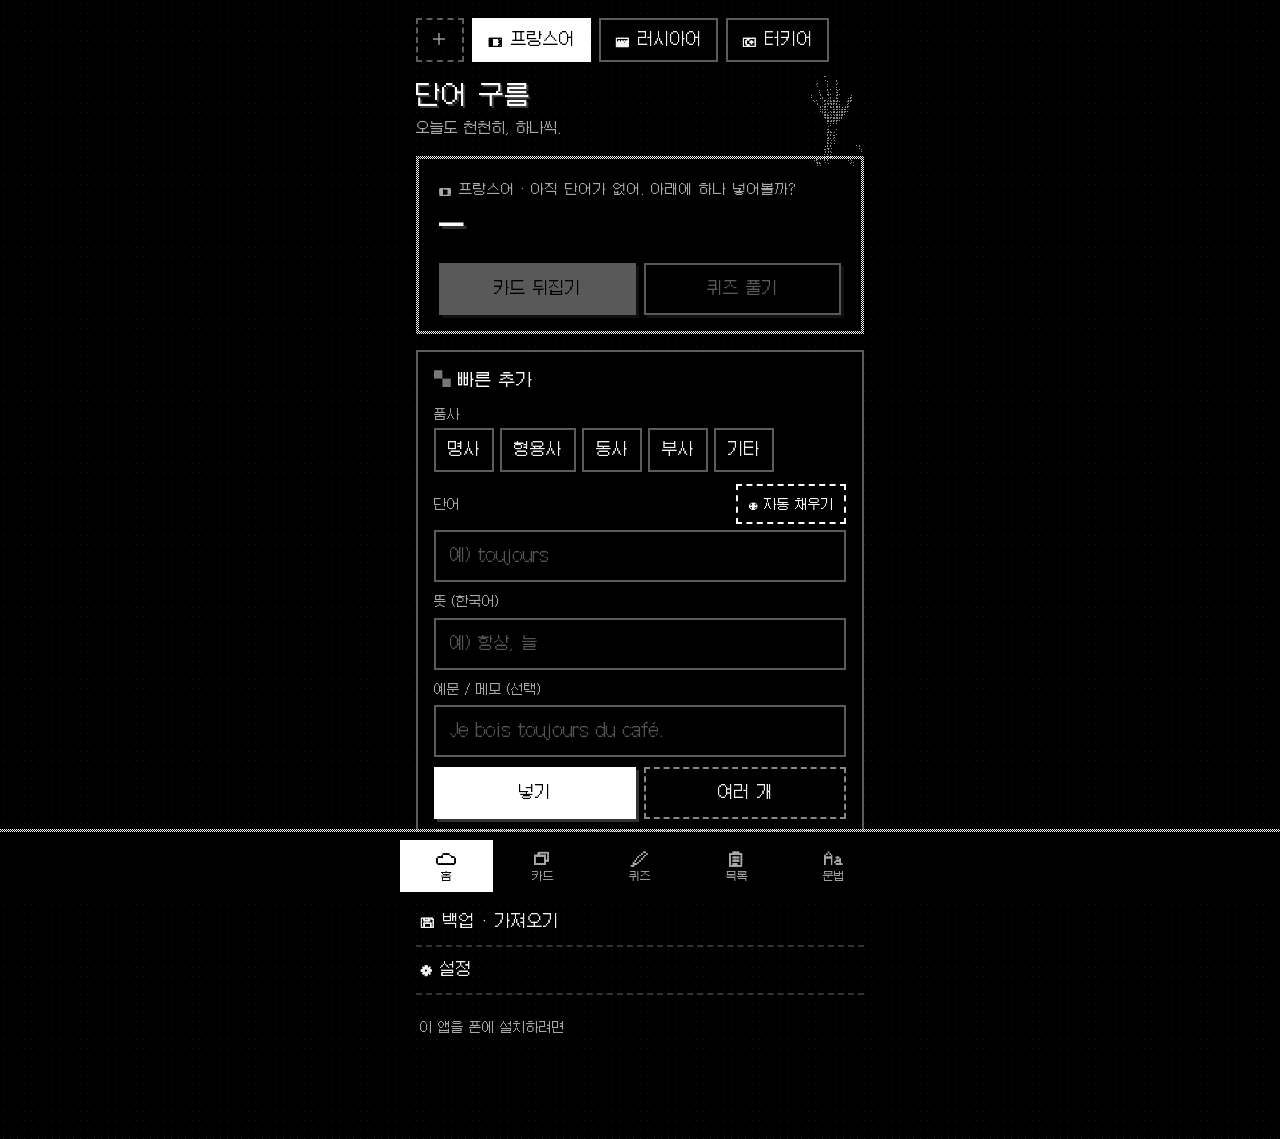
==== vocab/index.html @ 87b46968 "v15: answer diff + grammar hints, 12 French tenses, practice picker, grammar tab, topic starter word" ====
<!DOCTYPE html>
<html lang="ko">
<head>
<meta charset="UTF-8">
<meta name="viewport" content="width=device-width, initial-scale=1, viewport-fit=cover">
<meta name="theme-color" content="#000000">
<link rel="preload" href="Galmuri11.woff2" as="font" type="font/woff2" crossorigin>
<link rel="preload" href="vocabpx.woff2" as="font" type="font/woff2" crossorigin>
<meta name="apple-mobile-web-app-capable" content="yes">
<meta name="mobile-web-app-capable" content="yes">
<meta name="apple-mobile-web-app-status-bar-style" content="black">
<meta name="apple-mobile-web-app-title" content="단어구름">
<meta name="description" content="프랑스어·러시아어·터키어 단어 암기">
<title>단어 구름</title>
<link rel="manifest" href="manifest.json">
<link rel="apple-touch-icon" href="apple-touch-icon.png">
<link rel="icon" type="image/png" sizes="192x192" href="icon-192.png">
<style>
:root{
  --ink:#2b2a30; --muted:#6f6b75; --soft:#9a96a0;
  --bg:#f6f5f8; --card:#fff; --line:#e8e6ed;
  --accent:#7a73c2; --accent-soft:#f0eef8;
  --know:#3d8f7a; --know-bg:#eaf6f2;
  --kinda:#9a7420; --kinda-bg:#f8f1de;
  --no:#b04a64; --no-bg:#fdeef2;
  --radius:16px; --pad:16px;
}
*{box-sizing:border-box;-webkit-tap-highlight-color:transparent}
html,body{margin:0;min-height:100%;background:var(--bg);color:var(--ink);
  font:16px/1.5 -apple-system,BlinkMacSystemFont,"Apple SD Gothic Neo","Noto Sans KR","Malgun Gothic",system-ui,sans-serif}
body{min-height:100dvh;overflow-x:hidden}
.app{position:relative;z-index:1;max-width:480px;margin:0 auto;min-height:100dvh;padding:16px 16px calc(88px + env(safe-area-inset-bottom))}
h1,h2,h3,h4,.display{font-weight:600;letter-spacing:-.02em}
button,input,textarea,select{font:inherit;color:inherit}
button{cursor:pointer;border:none;background:none}
input,textarea,select{width:100%;border:1px solid var(--line);background:#fff;border-radius:12px;padding:12px 14px;font-size:16px;min-height:48px;box-shadow:none}
textarea{min-height:120px;resize:vertical;line-height:1.55}
input:focus,textarea:focus,select:focus{outline:none;border-color:var(--accent);box-shadow:0 0 0 3px var(--accent-soft)}
.row{display:flex;gap:8px}.row>*{flex:1}
.langs{display:flex;gap:8px;overflow-x:auto;scrollbar-width:none;-webkit-overflow-scrolling:touch;padding:2px 0 12px}
.langs::-webkit-scrollbar{display:none}
.chip{flex:0 0 auto;min-height:44px;padding:0 14px;border-radius:999px;background:#fff;color:var(--ink);font-weight:500;white-space:nowrap;border:1px solid var(--line)}
.chip.on{background:var(--accent-soft);border-color:transparent;color:var(--accent);font-weight:600}
.chip.add{background:transparent;color:var(--muted)}
.brand{margin:2px 0 16px}
.brand h1{margin:0;font-size:1.5rem}
.brand p{margin:4px 0 0;color:var(--muted);font-size:.9rem;font-weight:400}
.hero{background:var(--card);border-radius:var(--radius);padding:20px 20px 16px;border:1px solid var(--line);margin-bottom:16px}
.hero .k{color:var(--muted);font-size:.85rem}
.hero .n{font-size:2.6rem;line-height:1.05;letter-spacing:-.04em;margin:6px 0 14px;font-weight:650}
.hero .n small{font-size:1rem;color:var(--muted);font-weight:500}
.btn{display:inline-flex;align-items:center;justify-content:center;gap:6px;min-height:52px;padding:0 18px;border-radius:12px;font-weight:600;background:#fff;border:1px solid var(--line)}
.btn.primary{background:var(--accent);color:#fff;border-color:transparent}
.btn.ghost{background:transparent}
.btn.know{background:var(--know-bg);color:var(--know);border-color:transparent}
.btn.kinda{background:var(--kinda-bg);color:var(--kinda);border-color:transparent}
.btn.no{background:var(--no-bg);color:var(--no);border-color:transparent}
.btn:disabled{opacity:.4}
.btn.block{width:100%}
.actions{display:grid;grid-template-columns:1fr 1fr;gap:8px}
.panel{background:var(--card);border-radius:var(--radius);padding:var(--pad);border:1px solid var(--line);margin-bottom:16px}
.panel h2{margin:0 0 12px;font-size:1.05rem}
.field{margin:0 0 10px}
.field label{display:block;font-size:.8rem;color:var(--muted);margin:0 0 6px}
.hint{font-size:.8rem;color:var(--soft);margin:8px 0 0}
.toast{position:fixed;left:50%;bottom:calc(96px + env(safe-area-inset-bottom));transform:translateX(-50%) translateY(8px);background:var(--ink);color:#fff;padding:10px 16px;border-radius:12px;opacity:0;pointer-events:none;transition:.2s;z-index:50;font-size:.9rem;max-width:80%;text-align:center}
.toast.on{opacity:1;transform:translateX(-50%) translateY(0)}
.nav{position:fixed;left:0;right:0;bottom:0;z-index:20;display:flex;justify-content:center;padding:8px 12px calc(8px + env(safe-area-inset-bottom));background:var(--bg);border-top:1px solid var(--line)}
.nav .bar{display:flex;gap:4px;background:transparent;border-radius:0;padding:0;width:100%;max-width:480px;box-shadow:none}
.nav button{flex:1;min-height:52px;border-radius:12px;color:var(--muted);font-size:.75rem;font-weight:500;display:flex;flex-direction:column;align-items:center;justify-content:center;gap:2px}
.nav button.on{background:var(--accent-soft);color:var(--accent);font-weight:600}
.nav .ic{font-size:1.1rem;line-height:1}
.back{min-width:44px;min-height:44px;border-radius:12px;background:#fff;border:1px solid var(--line);font-size:1.1rem}
.head{display:flex;align-items:center;gap:8px;margin-bottom:14px}
.head h2{margin:0;flex:1;font-size:1.15rem}
.duepill{background:var(--accent-soft);border-radius:999px;padding:4px 10px;font-size:.8rem;font-weight:600;color:var(--accent)}
.deck{perspective:1200px;margin:8px 0 16px}
.flash{position:relative;min-height:260px;transform-style:preserve-3d;transition:transform .45s cubic-bezier(.2,.8,.2,1);cursor:pointer}
.flash.flip{transform:rotateY(180deg)}
.face{position:absolute;inset:0;background:var(--card);border-radius:var(--radius);border:1px solid var(--line);
  display:flex;flex-direction:column;align-items:center;justify-content:center;padding:24px 20px;backface-visibility:hidden;-webkit-backface-visibility:hidden;text-align:center;overflow:auto}
.face.back{transform:rotateY(180deg)}
.face .w{font-size:1.8rem;word-break:break-word;font-weight:650}
.face .m{font-size:1.35rem;word-break:break-word;font-weight:500}
.face .ex{margin-top:10px;color:var(--muted);font-size:.95rem}
.face .tap{position:absolute;bottom:12px;color:var(--soft);font-size:.78rem}
.spk{position:absolute;top:12px;right:12px;min-width:44px;min-height:44px;border-radius:12px;background:var(--accent-soft);z-index:2}
.rate{display:grid;grid-template-columns:1fr 1fr 1fr;gap:8px}
.prog{text-align:center;color:var(--muted);font-size:.85rem;margin-bottom:8px}
.search{margin-bottom:12px}
.item{display:flex;gap:10px;align-items:flex-start;width:100%;text-align:left;padding:12px 14px;min-height:56px;border-radius:12px;background:#fff;border:1px solid var(--line);margin:0 0 8px}
.item .meta{flex:1;min-width:0}
.item .w{font-weight:600;word-break:break-word}
.item .m{color:var(--muted);font-size:.9rem;word-break:break-word}
.item .tag{font-size:.75rem;color:var(--accent);margin-top:2px}
.gb{display:inline-block;font-size:.68rem;font-weight:600;padding:1px 7px;border-radius:999px;margin-left:6px;vertical-align:middle;letter-spacing:.02em;line-height:1.4}
.gb.m{background:#e8eef8;color:#3d5a8a}
.gb.f{background:#f8e8ee;color:#8a3d5a}
.gb.pl{background:#eeeaf6;color:#5a4a8a}
.gb.both{background:#f3efe8;color:#6a5a40}
.with-btn{display:flex;gap:8px;align-items:center}
.with-btn input{flex:1;min-width:0}
.stress{flex:0 0 auto;min-width:44px;min-height:44px;padding:0 10px;border-radius:12px;border:1px solid var(--line);background:#fff;font-weight:600;color:var(--accent)}
.dots{display:flex;gap:4px;padding-top:6px}
.dots i{width:7px;height:7px;border-radius:50%;background:#e4e2e8;display:block}
.dots i.on{background:var(--accent)}
.dots i.ok{background:var(--know)}
.empty{text-align:center;padding:36px 12px;color:var(--muted)}
.qcard{background:var(--card);border-radius:var(--radius);padding:22px 18px;text-align:center;margin-bottom:16px;border:1px solid var(--line)}
.qcard .prompt{color:var(--muted);font-size:.85rem}
.qcard .q{font-size:1.45rem;margin:8px 0 0;word-break:break-word;font-weight:650}
.choices{display:grid;gap:8px}
.choices button{min-height:52px;text-align:center;background:#fff;border-radius:12px;padding:12px;border:1px solid var(--line);font-weight:500;word-break:break-word}
.choices button.ok{background:var(--know-bg);border-color:var(--know)}
.choices button.bad{background:var(--no-bg);border-color:var(--no)}
.feedback{text-align:center;margin:10px 0;font-weight:600}
.ov{position:fixed;inset:0;background:#2b2a3066;z-index:40;display:flex;align-items:flex-end;justify-content:center}
.sheet{background:#fff;width:100%;max-width:480px;border-radius:20px 20px 0 0;padding:12px 18px calc(18px + env(safe-area-inset-bottom));
  max-height:92dvh;overflow:auto}
.sheet .grab{width:36px;height:4px;border-radius:4px;background:#e0dde6;margin:2px auto 10px}
.sheet h3{margin:0 0 12px;font-size:1.15rem;display:flex;align-items:center;gap:8px;font-weight:600}
.sheet h3 .x{margin-left:auto;min-width:44px;min-height:44px;border-radius:12px;background:var(--bg);border:1px solid var(--line)}
.install{display:none;align-items:center;gap:8px;width:100%;text-align:left;padding:10px 12px;border-radius:12px;background:#fff;border:1px solid var(--line);margin-bottom:12px;min-height:44px;font-size:.85rem;color:var(--muted)}
.install.show{display:flex}
.more button{display:block;width:100%;text-align:left;min-height:48px;padding:8px 4px;color:var(--ink);border-bottom:1px solid var(--line)}
.more button.hint{border:none;color:var(--muted);font-weight:400}
.picks{display:flex;flex-wrap:wrap;gap:6px;margin:4px 0 12px}
.picks.hscroll{flex-wrap:nowrap;overflow-x:auto;scrollbar-width:none;-webkit-overflow-scrolling:touch;margin-bottom:12px}
.picks.hscroll::-webkit-scrollbar{display:none}
.picks .chip{background:#fff;box-shadow:none;padding:0 12px}
.picks .chip.on{background:var(--accent-soft);border-color:transparent}
.picks .chip .c{font-size:.75rem;color:var(--muted);margin-left:4px;font-weight:500}
.lbl{font-size:.8rem;color:var(--muted);margin:4px 0 0}
.crow{display:grid;grid-template-columns:92px 1fr;gap:8px;align-items:center;margin:0 0 8px}
.cin{min-width:0}
.crow .pn,.dc .pn{display:flex;flex-wrap:wrap;align-items:center;gap:4px}
.crow .pn{font-size:.85rem;color:var(--muted)}
.crow input.auto{background:var(--accent-soft);border-color:#ddd8ee}
.ab{font-size:.65rem;color:var(--accent);font-weight:600;margin-left:4px}
.tense{margin:0 0 20px}
.tense h4{margin:0 0 10px;font-size:1rem}
.cell{position:relative;min-height:48px;border-radius:12px;background:#fff;display:flex;align-items:center;justify-content:flex-start;padding:8px 12px;border:1px solid var(--line);text-align:left;width:100%;font-size:16px;word-break:break-word}
.cell.hid{background:var(--accent-soft);border-color:transparent;color:transparent}
.cell.hid::after{content:"탭해서 보기";color:var(--soft);position:absolute;left:12px;font-size:.85rem}
.item .go{min-width:44px;min-height:44px;border-radius:12px;background:var(--accent-soft);font-size:.75rem;font-weight:600;color:var(--accent);flex:0 0 auto;align-self:center;border:none}
@media (min-width:800px){
  .ov{align-items:center}
  .sheet{border-radius:16px;margin-bottom:0;max-height:85vh;border:1px solid var(--line)}
  .sheet .grab{display:none}
}
@media (prefers-reduced-motion:reduce){.flash,.toast{transition:none}}
.bulk-preview{margin:8px 0 0;font-size:.85rem;color:var(--muted);max-height:168px;overflow:auto;line-height:1.45}
.bulk-preview b{color:var(--accent);font-weight:600}
.bulk-preview ul{margin:6px 0 0;padding-left:1.15em}
.bulk-preview li{word-break:break-word}
/* ===== 1-bit void theme (black / white dither) ===== */
@font-face{font-family:"Galmuri11";src:url("Galmuri11.woff2") format("woff2");font-weight:100 900;font-style:normal;font-display:swap}
/* VocabPx = Galmuri11의 라틴·키릴·기호 부분 + 도트 강세 모음(ccmp 합자) + 도트 아이콘(U+E000~).
   글자랑 강세 부호가 같은 폰트 안에 있어서 사파리(WebKit)에서도 클러스터가 안 깨짐. 한글은 Galmuri11이 그림. */
@font-face{font-family:"VocabPx";src:url("vocabpx.woff2") format("woff2");font-weight:100 900;font-style:normal;font-display:block}
:root{
  --ink:#f2f2f2; --muted:#a8a8a8; --soft:#707070;
  --bg:#000; --card:#000; --card2:#0b0b0b; --line:#5c5c5c; --edge:#000;
  --accent:#fff; --accent-ink:#000; --accent-soft:#161616;
  --cyan:#fff; --mag:#fff; --yel:#fff;
  --know:#fff; --know-bg:#fff; --kinda:#fff; --kinda-bg:#000; --no:#fff; --no-bg:#000;
  --radius:0px; --px:3px; --sh:none;
  /* 1-bit dither tiles (crisp SVG, 1 css px per dot) */
  --chk:url("data:image/svg+xml,%3Csvg xmlns='http://www.w3.org/2000/svg' width='2' height='2' shape-rendering='crispEdges'%3E%3Crect width='1' height='1' fill='%23fff'/%3E%3Crect x='1' y='1' width='1' height='1' fill='%23fff'/%3E%3C/svg%3E");
  --chk-g:url("data:image/svg+xml,%3Csvg xmlns='http://www.w3.org/2000/svg' width='2' height='2' shape-rendering='crispEdges'%3E%3Crect width='1' height='1' fill='%23888'/%3E%3Crect x='1' y='1' width='1' height='1' fill='%23888'/%3E%3C/svg%3E");
  --d25:url("data:image/svg+xml,%3Csvg xmlns='http://www.w3.org/2000/svg' width='2' height='2' shape-rendering='crispEdges'%3E%3Crect width='1' height='1' fill='%23fff'/%3E%3C/svg%3E");
  --d12:url("data:image/svg+xml,%3Csvg xmlns='http://www.w3.org/2000/svg' width='4' height='4' shape-rendering='crispEdges'%3E%3Crect width='1' height='1' fill='%23fff'/%3E%3Crect x='2' y='2' width='1' height='1' fill='%23fff'/%3E%3C/svg%3E");
  --d6g:url("data:image/svg+xml,%3Csvg xmlns='http://www.w3.org/2000/svg' width='4' height='4' shape-rendering='crispEdges'%3E%3Crect width='1' height='1' fill='%23333'/%3E%3C/svg%3E");
  --void:url("data:image/svg+xml,%3Csvg xmlns='http://www.w3.org/2000/svg' width='7' height='9' shape-rendering='crispEdges'%3E%3Crect x='3' y='4' width='1' height='1' fill='%23161616'/%3E%3C/svg%3E");
}
html,body{background:#000;color:var(--ink);font-family:"VocabPx","Galmuri11","Apple SD Gothic Neo","Noto Sans KR",system-ui,sans-serif;font-weight:400;
  -webkit-font-smoothing:none;-moz-osx-font-smoothing:unset;letter-spacing:0}
body{background-image:var(--void);background-size:7px 9px}
*{border-radius:0!important}
h1,h2,h3,h4,.display,b,strong,.btn,.item .w,.face .w,.qcard .q,.hero .n{font-weight:400!important;letter-spacing:0}
/* dithered-border helper: checkerboard shows only in the border ring */
.hero,.face,.qcard,.sheet{border:3px solid transparent!important;background:linear-gradient(#000,#000) padding-box,var(--chk) 0 0/2px 2px border-box!important;box-shadow:none}
.panel,.item,.install,.cell{background:#000;border:2px solid var(--line);box-shadow:none}
input,textarea,select{background:#000;color:#fff;border:2px solid var(--line);box-shadow:none;font-family:inherit}
input::placeholder,textarea::placeholder{color:#555}
input:focus,textarea:focus,select:focus{border-color:#fff;box-shadow:none;outline:none}
.chip{background:#000;color:var(--ink);border:2px solid var(--line);box-shadow:none}
.chip.on{background:#fff;color:#000;border-color:#fff}
.chip.add{background:transparent;color:var(--muted);border-style:dashed}
.brand{position:relative;padding-right:84px;min-height:64px}
.brand::after{content:"";position:absolute;right:2px;top:-6px;width:62px;height:96px;background:url("hand-top.png") center top/62px auto no-repeat;opacity:.55;pointer-events:none;image-rendering:pixelated}
.brand h1{color:#fff;text-shadow:2px 2px 0 #3a3a3a;font-size:1.6rem}
.brand p{color:var(--muted)}
.hero .k{color:var(--muted)}
.hero .n{color:#fff;text-shadow:3px 3px 0 #2e2e2e}
.hero .n small{color:var(--muted)}
.meter{height:10px;margin:-6px 0 14px;border:2px solid #fff;background:var(--d12) 0 0/4px 4px;position:relative}
.meter i{display:block;height:100%;background:#fff}
.btn{background:#000;color:#fff;border:2px solid #fff;box-shadow:3px 3px 0 #333;transition:transform .05s}
.btn:active,.chip:active,.item:active{transform:translate(2px,2px);box-shadow:none}
.btn.primary{background:#fff;color:#000;border-color:#fff}
.btn.primary:disabled,.btn:disabled{opacity:.35}
.btn.ghost{background:#000;border:2px dashed #888;box-shadow:none;color:var(--ink)}
/* rating: no = dashed, kinda = dithered ring, know = solid fill */
.btn.no{background:#000;color:#fff;border:2px dashed #fff}
.btn.kinda{color:#fff;border:3px solid transparent;background:linear-gradient(#000,#000) padding-box,var(--chk) 0 0/2px 2px border-box}
.btn.know{background:#fff;color:#000;border-color:#fff}
.btn.no.block{border-style:dashed}
.panel h2,.tense h4,.sheet h3{color:#fff}
.panel h2::before{content:"▚ ";color:#777}
.tense h4::before{content:"▶ ";color:#888}
.field label,.lbl{color:var(--muted)}
.hint{color:var(--soft)}
.toast{background:#fff;color:#000;border:2px solid #000;outline:2px solid #fff;box-shadow:none}
.nav{border-top:0;background:linear-gradient(#000,#000) 0 3px/100% 100% no-repeat,var(--chk) 0 0/2px 2px;padding-top:11px}
.nav button{color:var(--muted)}
.nav button.on{background:#fff;color:#000;outline:none}
.back,.sheet h3 .x{background:#000;border:2px solid #fff;color:#fff;box-shadow:none}
.duepill{background:#000;color:#fff;border:2px solid #fff}
.face .w{color:#fff;text-shadow:2px 2px 0 #333}
.face .m{color:var(--ink)}
.face .tap{color:var(--soft)}
.spk{background:#000;border:2px solid var(--line)}
.item .m{color:var(--muted)}
.item .tag{color:var(--soft)}
.item .go{background:#000;color:#fff;border:2px solid #fff!important}
/* French gender: m. = solid, f. = outline, pl = dithered, both = dashed */
.gb{border:2px solid #fff;padding:0 5px;background:#000;color:#fff}
.gb.m{background:#fff;color:#000;border-color:#fff}
.gb.f{background:#000;color:#fff;border-style:solid}
.gb.pl{border:2px solid transparent;background:linear-gradient(#000,#000) padding-box,var(--chk) 0 0/2px 2px border-box;color:#fff}
.gb.both{border-style:dashed;color:#ddd}
.stress{background:#000;border:2px solid var(--line);color:#fff}
/* SRS level squares: empty / dithered / solid */
.dots i{background:#000;outline:1px solid #555;outline-offset:-1px;width:8px;height:8px}
.dots i.on{background:var(--chk) 0 0/2px 2px;outline-color:#fff}
.dots i.ok{background:#fff;outline-color:#fff}
.choices button{background:#000;border:2px solid var(--line);box-shadow:none;color:var(--ink)}
.choices button.ok{background:#fff;color:#000;border-color:#fff}
.choices button.ok::before{content:"✓ "}
.choices button.bad{background:#000;color:#bbb;border:2px dashed #fff;text-decoration:line-through}
.choices button.bad::before{content:"✗ ";text-decoration:none;display:inline-block}
.feedback{padding:6px 10px}
.feedback:empty{padding:0}
.feedback.ok{background:#fff;color:#000}
.feedback.ok::before{content:"✓ "}
.feedback.bad{border:2px dashed #fff;color:#fff}
.feedback.bad::before{content:"✗ "}
.ov{background:#000000c8}
.sheet{color:var(--ink)}
.sheet .grab{background:#555}
.more button{color:var(--ink);border-bottom:2px dashed #333}
.picks .chip{background:#000}
.picks .chip.on{background:#fff;color:#000;border-color:#fff}
.picks .chip .c{color:inherit;opacity:.65}
.crow .pn{color:var(--muted)}
/* conjugation cells: rule-auto = dashed, wiki-auto = dithered ring + faint dots */
.crow input.auto{background:#000;border:2px dashed #9a9a9a;color:#fff}
.crow input.auto.wk{border:3px solid transparent;background:linear-gradient(#000,#000) padding-box,var(--chk) 0 0/2px 2px border-box;color:#fff}
.ab{color:#000;background:#bbb;padding:0 3px;font-size:.62rem}
.ab.wk{background:#fff;color:#000}
.hint .ab{display:inline-block;margin:0 2px}
.crow .pn .ab{display:block;width:fit-content;margin-left:0;margin-top:3px;font-size:.62rem;line-height:1.3}
.cell{color:#fff}
.cell.hid{background:var(--d12) 0 0/4px 4px;border:2px solid #555;color:transparent}
.cell.hid::after{color:#ddd;background:#000;padding:0 4px}
.bulk-preview b{color:#fff}
.empty{color:var(--muted)}
.empty::before{content:"";display:block;width:184px;height:166px;margin:0 auto 14px;background:url("hands-reach.png") center/184px auto no-repeat;opacity:.45;image-rendering:pixelated}
.prog{color:var(--muted)}
::selection{background:#fff;color:#000}
@media (min-width:800px){.sheet{border:3px solid transparent!important}}
/* auto-fill + starter packs */
.field-top{display:flex;align-items:center;justify-content:space-between;gap:8px;margin:0 0 6px}
.field-top label{margin:0!important}
.af-btn{flex:0 0 auto;min-height:40px;padding:0 10px;font-size:.8rem;background:#000;color:#fff;border:2px dashed #fff;font-family:inherit}
.af-btn:active{transform:translate(2px,2px)}
.af-btn:disabled{opacity:.55}
input.sug{border:2px dashed #fff!important;background:linear-gradient(#000,#000) padding-box,var(--d6g) 0 0/4px 4px border-box}
.af-note{font-size:.78rem;line-height:1.45;color:var(--ink);margin:-2px 0 10px;padding:6px 8px 6px 10px;border-left:4px solid #fff;background:#0b0b0b}
.af-note:empty{display:none}
.pk-list{max-height:52dvh;overflow:auto;border:2px solid var(--line);margin:0 0 10px;-webkit-overflow-scrolling:touch}
.pk{position:relative;display:flex;align-items:center;gap:10px;padding:9px 12px;min-height:52px;border-bottom:2px dashed #262626;cursor:pointer}
.pk:last-child{border-bottom:0}
.pk input{position:absolute;opacity:0;width:1px;height:1px;min-height:0;padding:0;margin:0;pointer-events:none}
.pk-box{flex:0 0 auto;width:22px;height:22px;border:2px solid #fff;background:#000;display:flex;align-items:center;justify-content:center;font-size:.85rem;line-height:1}
.pk input:checked+.pk-box{background:#fff;color:#000}
.pk input:checked+.pk-box::after{content:"✓"}
.pk input:focus-visible+.pk-box{outline:2px solid #fff;outline-offset:2px}
.pk.dup{cursor:default}
.pk.dup .pk-t{opacity:.5}
.pk.dup .pk-box{border-style:dashed;border-color:#777;background:var(--d12) 0 0/4px 4px}
.pk-t{flex:1;min-width:0;display:flex;flex-direction:column}
.pk-t .w{color:#fff;word-break:break-word}
.pk-t .m{color:var(--muted);font-size:.82rem;word-break:break-word}
.pk-tag{flex:0 0 auto;font-size:.64rem;border:2px dashed #fff;padding:1px 4px;color:#fff;background:#000}
.pk-go{position:sticky;bottom:0}
.pack-again{display:block;width:100%;margin:0 0 10px;padding:8px 6px;min-height:36px;font-size:.78rem;font-weight:500;color:var(--muted);text-align:center;border:2px dashed #444;background:transparent}
.pack-again:active{color:#fff;border-color:#fff}
.bulk-af{margin:8px 0 0;padding:10px;border:2px dashed #666;font-size:.85rem;color:var(--muted)}
.bulk-af b{color:#fff}
/* declension */
.dcase h4 .cru{color:var(--muted);font-size:.8rem;margin-left:4px}
.chint{font-size:.74rem;color:var(--muted);margin:-6px 0 8px;line-height:1.4}
.dgrid{display:grid;grid-template-columns:1fr 1fr;gap:8px}
.dc{display:flex;flex-direction:column;gap:3px;min-width:0;margin:0}
.dc .pn{font-size:.72rem;color:var(--muted);display:flex;align-items:center;gap:4px;flex-wrap:wrap;min-height:18px}
.dc .pn .ab{margin-left:0;font-size:.58rem;line-height:1.3}
.dc input{width:100%;min-width:0;font-size:16px}
.dc input.auto.wk{border:3px solid transparent;background:linear-gradient(#000,#000) padding-box,var(--chk) 0 0/2px 2px border-box;color:#fff}
.dc .cell{min-height:44px}
/* ---- v11: 발음 표기 · 규칙 ---- */
.ph{display:block;font-size:.8rem;color:#bbb;letter-spacing:.02em;margin-top:1px;word-break:break-word}
.ph u.sv,.cph u.sv,.ph-edit u.sv{text-decoration:none;color:#000;background:#fff;padding:0 1px}
.face .ph{font-size:1rem;margin-top:6px;text-align:center}
.feedback .ph{display:inline;font-size:.85em;margin-left:4px}
.cph{display:block;font-size:.68rem;color:#aaa;margin-top:2px;min-height:1em;word-break:break-word}
.ph-edit{font-size:.82rem;color:#bbb;margin:-4px 0 10px}
.ph-edit.none{color:#777}
.rules{margin:0 0 12px;border:2px solid #fff;background:#000;padding:0}
.rules summary{list-style:none;cursor:pointer;padding:10px 12px;font-weight:600;color:#fff;min-height:44px;display:flex;align-items:center;gap:6px}
.rules summary::-webkit-details-marker{display:none}
.rules summary::after{content:"▼";margin-left:auto;font-size:.7rem;color:#888}
.rules:not([open]) summary::after{content:"▶"}
.rules ul{margin:0;padding:0 12px 10px 26px;font-size:.8rem;line-height:1.5;color:#ddd}
.rules li{margin:0 0 4px}
.rules .rnote{font-size:.7rem;color:#888;padding:0 12px 10px;margin:0}
.rq{flex:0 0 auto;min-width:22px;min-height:22px;padding:0 4px;border:1px solid #888;background:#000;color:#ddd;font-size:.68rem;line-height:1;cursor:pointer}
.rq:active,.rq.on{background:#fff;color:#000}
.rpop{position:absolute;z-index:60;max-width:300px;background:#000;color:#fff;border:3px solid transparent;background:linear-gradient(#000,#000) padding-box,var(--chk) 0 0/2px 2px border-box;padding:10px 12px;font-size:.8rem;line-height:1.5;box-shadow:4px 4px 0 #000}
.rpop b{display:block;font-size:.72rem;color:#aaa;font-weight:400;margin-bottom:2px}
.fadj{display:grid;grid-template-columns:1fr 1fr;gap:6px;padding:0 12px 10px}
.fadj .fc{border:1px solid #555;padding:6px 8px;font-size:.85rem}
.fadj .fc .pn{display:flex;align-items:center;justify-content:space-between;font-size:.68rem;color:#999;gap:4px}
.setrow{display:flex;align-items:center;gap:12px;padding:10px 0;border-bottom:1px solid #333}
.setrow input{width:24px;height:24px;min-height:0;flex:0 0 auto}
.setrow label{flex:1;font-size:.9rem}
.setrow .hint{display:block;margin-top:2px}
/* ---- v12: 도트 아이콘 · 익힘 막대 ---- */
.pxf{display:inline-block;font-size:1em;line-height:1;vertical-align:-1px}
.lvl{display:flex;align-items:center;gap:6px;padding-top:6px}
.lbar{display:block;width:50px;height:6px;border:1px solid #777;background:#000;position:relative}
.lbar i{display:block;height:100%;background:var(--chk) 0 0/2px 2px}
.lbar.ok{border-color:#fff}.lbar.ok i{background:#fff}
.lvl .lt{font-size:.62rem;color:#888;line-height:1}
.nav .ic{font-size:1.25rem}
/* ---- v15: 틀린 곳 표시 (색 없이 반전·밑줄·취소선) ---- */
.adiff{border:1px solid #777;padding:8px 10px;margin:8px 0;background:#000}
.adiff .dl{display:flex;gap:8px;align-items:baseline;margin:3px 0}
.adiff .dlab{flex:0 0 2.8em;font-size:.68rem;color:#999}
.adiff .dtx{flex:1;min-width:0;word-break:break-all;overflow-wrap:anywhere;line-height:1.9;font-size:1.08rem;letter-spacing:.03em}
.dx{background:#fff;color:#000;font-weight:400;padding:0 1px}
.dex{text-decoration:line-through;text-decoration-thickness:2px;outline:1px dashed #fff;outline-offset:-1px}
.dmiss{display:inline-block;width:.6em;height:1.05em;vertical-align:-.18em;border:1px dashed #fff;margin:0 1px;font-style:normal}
.dfix{text-decoration:underline;text-decoration-thickness:3px;text-underline-offset:4px}
.dpre{color:#888}
.dsum{font-size:.72rem;margin:4px 0 0;color:#ccc}
.dleg{font-size:.62rem;color:#888;margin:4px 0 0;line-height:1.9}
.dleg .dx,.dleg .dex,.dleg .dfix,.dleg .dmiss{margin-left:6px}
.dhint{margin:6px 0;font-size:.82rem;line-height:1.5;padding:4px 8px;border-left:4px solid #fff}
.drule{margin:6px 0;font-size:.8rem;line-height:1.55;padding:6px 8px;border:1px dotted #aaa}
.drl{background:#fff;color:#000;padding:0 4px;margin-right:4px;font-size:.7rem}
.dsoft{font-size:.72rem;color:#aaa;margin:4px 0}
.fbx{margin:0 0 8px}
.clink{display:inline-block;margin:2px 0 0 4px;padding:2px 6px;border:1px solid #fff;font-size:.72rem;min-height:28px;color:#fff;background:#000}
.tko{font-size:.75em;color:#888;margin-left:4px;font-weight:400}
.ppick{display:flex;flex-wrap:wrap;gap:6px}
.ppick .chip{margin:0;min-height:40px;padding:0 10px;font-size:.85rem}
.ppick .chip .c{margin-left:6px;font-size:.7em;opacity:.7}
/* ---- v15: 문법 탭 ---- */
.gsec{border:1px solid #555;margin:0 0 8px;background:#000}
.gsec>summary{list-style:none;cursor:pointer;padding:12px;min-height:44px;font-weight:600;display:flex;align-items:center;gap:8px}
.gsec>summary::-webkit-details-marker{display:none}
.gsec>summary::before{content:"▶";font-size:.7em}
.gsec[open]>summary::before{content:"▼"}
.gsec[open]>summary{background:#fff;color:#000}
.gbody{padding:4px 12px 8px;font-size:.86rem;line-height:1.6}
.gbody p{margin:8px 0}
.gbody b{text-decoration:underline;text-underline-offset:3px;font-weight:400}
.gscroll{overflow-x:auto;margin:8px 0;-webkit-overflow-scrolling:touch}
.gtbl{border-collapse:collapse;font-size:.78rem;min-width:100%}
.gtbl th,.gtbl td{border:1px solid #555;padding:4px 6px;text-align:left;vertical-align:top}
.gtbl thead th{background:#fff;color:#000;font-weight:400;white-space:nowrap}
.gtbl tbody th{color:#bbb;font-weight:400;white-space:nowrap}
.gex{margin:6px 0;padding-left:18px;font-size:.82rem}
.gmine{border-top:1px dashed #555;padding:8px 12px 10px}
.gml{font-size:.7rem;color:#999;margin-bottom:6px}
.gwl{display:flex;flex-wrap:wrap;gap:6px}
.gw{border:1px solid #888;padding:4px 8px;min-height:32px;font-size:.8rem;background:#000;color:#fff}
.gn{color:#999;font-size:.72rem}
.rpop .clink{display:block;margin:6px 0 0;width:max-content}
.nav button{font-size:.7rem}
/* ---- v15: 언어 관리 ---- */
.lmrow{display:flex;justify-content:space-between;align-items:center;width:100%;min-height:48px;padding:8px 12px;margin:0 0 6px;border:1px solid #777;background:#000;color:#fff;text-align:left}
.lmc{font-size:.72rem;color:#999}
.danger{margin-top:16px;padding-top:12px;border-top:2px dashed #fff}
.btn.lmdel{background:#000;color:#fff;border:2px solid #fff;outline:2px dashed #fff;outline-offset:2px}
.dconf{border:2px solid #fff;padding:10px;line-height:1.6}
.dconf b{background:#fff;color:#000;padding:0 3px;font-weight:400}
.langs .chip{-webkit-touch-callout:none;user-select:none;-webkit-user-select:none}
</style>
</head>
<body>
<div class="app" id="app"></div>
<nav class="nav" id="nav"></nav>
<div class="toast" id="toast" role="status"></div>
<script src="packs.js"></script>
<script src="rules.js"></script>
<script src="grammar.js"></script>
<script>
const KEY="vocab-cloud-v1";
const PRESETS=[{id:"fr",name:"프랑스어",flag:"🇫🇷",tts:"fr-FR"},{id:"ru",name:"러시아어",flag:"🇷🇺",tts:"ru-RU"},{id:"tr",name:"터키어",flag:"🇹🇷",tts:"tr-TR"}];
const POS=[{id:"n",name:"명사"},{id:"adj",name:"형용사"},{id:"v",name:"동사"},{id:"adv",name:"부사"},{id:"other",name:"기타"}];
const SUBS={
  n:["동물","교통수단","식물","날씨","음식","가족·사람","신체","집·물건","장소","직업","시간·날짜","감정","옷","자연","기타"],
  adj:["감정·성격","색깔","크기·모양","맛","상태","기타"],
  v:["일상","이동","감정·생각","말하기","기타"],
  adv:["빈도","시간","장소","정도","방법","기타"],
  other:["기타"]
};
const FR_P=[{id:"je",name:"je"},{id:"tu",name:"tu"},{id:"il",name:"il / elle"},{id:"nous",name:"nous"},{id:"vous",name:"vous"},{id:"ils",name:"ils / elles"}];
const TR_P=[{id:"ben",name:"ben"},{id:"sen",name:"sen"},{id:"o",name:"o"},{id:"biz",name:"biz"},{id:"siz",name:"siz"},{id:"onlar",name:"onlar"}];
const RU_P=[{id:"ja",name:"я"},{id:"ty",name:"ты"},{id:"on",name:"он / она"},{id:"my",name:"мы"},{id:"vy",name:"вы"},{id:"oni",name:"они"}];
const RU_PAST=[{id:"m",name:"남성"},{id:"f",name:"여성"},{id:"n",name:"중성"},{id:"pl",name:"복수"}];
const uid=()=>Math.random().toString(36).slice(2,10)+Date.now().toString(36).slice(-3);
const today=()=>{const d=new Date();return new Date(d-d.getTimezoneOffset()*6e4).toISOString().slice(0,10)};
const addDays=(s,n)=>{const d=new Date(s+"T00:00:00");d.setDate(d.getDate()+n);const z=new Date(d-d.getTimezoneOffset()*6e4);return z.toISOString().slice(0,10)};
const esc=s=>String(s??"").replace(/[&<>"']/g,c=>({"&":"&amp;","<":"&lt;",">":"&gt;",'"':"&quot;","'":"&#39;"}[c]));
const nfc=s=>String(s??"").normalize("NFC");
function fold(s){return String(s??"").normalize("NFD").replace(/[\u0301\u0300]/g,"").replace(/[\u00B4\u02CA\u02CB\u02B9\u02C8]/g,"").replace(/[''\u2018\u2019\u201B\u2032ʻʼˈˊ´`]/g,"").toLowerCase().replace(/\s+/g," ").trim()}
function genderEnabled(l){l=l||(typeof L==="function"?L():null);return !!(l&&(l.id==="fr"||l.tts==="fr-FR"))}
function genderLabel(g){return {m:"m.",f:"f.",pl:"pl.",both:"m./f."}[g]||""}
function genderBadge(w){if(!w||!w.gender||!genderEnabled())return"";return `<span class="gb ${w.gender}">${genderLabel(w.gender)}</span>`}
function detectGender(raw){let s=nfc(raw).trim();let fromMark="",fromArticle="";
  const mark=s.match(/\s*[\(\[]\s*(m\.?\s*\/\s*f\.?|f\.?\s*\/\s*m\.?|m\.?|f\.?|pl\.?)\s*[\)\]]\s*$/i);
  if(mark){const k=mark[1].toLowerCase().replace(/[\s.]/g,"");if(k==="m")fromMark="m";else if(k==="f")fromMark="f";else if(k==="pl")fromMark="pl";else fromMark="both";s=s.slice(0,mark.index).trim()}
  if(/^(le)\s+/i.test(s))fromArticle="m";
  else if(/^(la)\s+/i.test(s))fromArticle="f";
  return{word:s,gender:fromMark||fromArticle||"",fromMark,fromArticle}}
function stripFrArticle(s){return nfc(s).replace(/^(les|le|la|un|une)\s+/i,"").replace(/^l['’]/i,"").trim()}
function stressBtn(fid){if(typeof isRu==="function"?!isRu():(L().id!=="ru"&&L().tts!=="ru-RU"))return"";return `<button type="button" class="stress" data-stress="${fid||""}" aria-label="강세 표시 넣기">́ 강세</button>`}
function insertStress(el){if(!el||el.disabled)return;const V=/[аеёиоуыэюяaeiouyàâäéèêëïîôöùûüáéíóúýæœАЕЁИОУЫЭЮЯAEIOUY]/i;
  let v=el.value,i=el.selectionStart??v.length,j=i;
  while(j>0&&/\p{M}/u.test(v[j-1]))j--;
  if(!(j>0&&V.test(v[j-1]))){toast("모음 바로 뒤에 커서를 두고 눌러 줘");return}
  if(v[j]==="\u0301")return;
  v=v.slice(0,j)+"\u0301"+v.slice(j);el.value=nfc(v);
  const caret=nfc(v.slice(0,j+1)).length;el.setSelectionRange(caret,caret);
  el.dispatchEvent(new Event("input",{bubbles:true}));el.focus()}

const toast=(m)=>{const t=document.getElementById("toast");t.textContent=m;t.classList.add("on");clearTimeout(toast._t);toast._t=setTimeout(()=>t.classList.remove("on"),2400)};
function posName(id){return POS.find(p=>p.id===id)?.name||(id?"기타":"미분류")}
function allSubs(pos){if(!pos)return[];const d=SUBS[pos]||["기타"],c=(S.customSub[pos]||[]);const extra=[];
  words().forEach(w=>{if(w.pos===pos&&w.sub&&!d.includes(w.sub)&&!c.includes(w.sub)&&!extra.includes(w.sub))extra.push(w.sub)});
  return [...d,...c.filter(x=>!d.includes(x)),...extra]}
function migrate(s){s.customSub=s.customSub||{n:[],adj:[],v:[],adv:[],other:[]};
  s.seeded=s.seeded||{};
  s.words=s.words||{};Object.values(s.words).forEach(arr=>(arr||[]).forEach(w=>{
    if(w.pos==null)w.pos="";if(w.sub==null)w.sub="";w.conj=w.conj||{};w.conjAuto=w.conjAuto||{};w.conjSRS=w.conjSRS||{};
    w.word=nfc(w.word||"");w.meaning=nfc(w.meaning||"");w.ex=nfc(w.ex||"");
    if(w.conj)Object.keys(w.conj).forEach(k=>{if(w.conj[k])w.conj[k]=nfc(w.conj[k])});
    if(!w.gender){const d=detectGender(w.word);w.word=d.word;w.gender=d.gender||""}
  }));
  return s}
function load(){try{const s=JSON.parse(localStorage.getItem(KEY)||"null");if(s&&Array.isArray(s.langs)&&s.words)return migrate(s)}catch(e){}
  return migrate({cur:"fr",langs:PRESETS.map(l=>({...l})),words:{}})}
let S=load();
const save=()=>localStorage.setItem(KEY,JSON.stringify({cur:S.cur,langs:S.langs,words:S.words,customSub:S.customSub,seeded:S.seeded||{},lastPos:S.lastPos||"",lastSub:S.lastSub||"",prefs:S.prefs||{}}));
save();
const NOLANG={id:"",name:"",flag:"",tts:""};
const L=()=>S.langs.find(l=>l.id===S.cur)||S.langs[0]||NOLANG;
const words=()=>S.words[S.cur]||(S.words[S.cur]=[]);
const setWords=arr=>{S.words[S.cur]=arr;save()};
const dueWords=()=>{const t=today();return words().filter(w=>!w.due||w.due<=t)};
function byFilter(list,f){f=f||{};return list.filter(w=>{
  if(f.pos==="__none__")return !w.pos;
  if(f.pos&&w.pos!==f.pos)return false;
  if(f.sub==="__none__")return w.pos===(f.pos||w.pos)&&!w.sub;
  if(f.sub&&w.sub!==f.sub)return false;
  if(f.gender&&w.gender!==f.gender)return false;return true})}
function mastery(w){if(!w.last&&(w.reps||0)===0)return 0;if((w.reps||0)===0)return 1;if((w.interval||0)>=21)return 5;if((w.interval||0)>=7)return 4;if((w.reps||0)>=2)return 3;return 2}
function grade(w,q){w.ease=w.ease||2.5;w.reps=w.reps||0;w.interval=w.interval||0;w.lapses=w.lapses||0;
  if(q<3){w.reps=0;w.interval=0;w.lapses++;w.due=addDays(today(),1)}
  else{if(w.reps===0)w.interval=1;else if(w.reps===1)w.interval=(q===3?3:6);else w.interval=Math.max(1,Math.round(w.interval*w.ease*(q===3?0.85:1)));w.reps++;w.due=addDays(today(),w.interval)}
  w.ease=Math.max(1.3,w.ease+(0.1-(5-q)*(0.08+(5-q)*0.02)));w.last=today()}
function gradeConj(w,key,q){w.conjSRS=w.conjSRS||{};const c=w.conjSRS[key]||{ease:2.5,interval:0,reps:0,lapses:0,due:today(),last:null};
  grade(c,q);w.conjSRS[key]=c}
function speak(text){if(!text||!window.speechSynthesis){toast("이 기기는 소리 읽기를 지원하지 않아");return}
  const spoken=nfc(String(text).normalize("NFD").replace(/[\u0301\u0300]/g,"").replace(/[\u00B4\u02CA\u02CB]/g,""));
  const u=new SpeechSynthesisUtterance(spoken);u.lang=L().tts||"en-US";
  const vs=speechSynthesis.getVoices()||[];const pref=(L().tts||"").slice(0,2).toLowerCase();
  u.voice=vs.find(v=>v.lang===L().tts)||vs.find(v=>v.lang.toLowerCase().startsWith(pref))||null;
  speechSynthesis.cancel();speechSynthesis.speak(u)}
if(window.speechSynthesis)speechSynthesis.addEventListener("voiceschanged",()=>{});
function guessGroup(word,lang){const w=(word||"").toLowerCase().trim();if(!isFr(lang))return"";
  if(w==="aller")return"irr";if(w.endsWith("er"))return"er";if(w.endsWith("ir"))return"ir";if(w.endsWith("re"))return"re";return"irr"}
function mkWord(word,meaning,ex,pos,sub,gender,opts){const d=detectGender(word);
  const w={id:uid(),word:d.word,meaning:nfc(meaning).trim(),ex:nfc(ex||"").trim(),created:new Date().toISOString(),ease:2.5,interval:0,reps:0,lapses:0,due:today(),last:null,pos:pos||"",sub:sub||"",gender:d.gender||gender||"",conj:{},conjAuto:{},conjSRS:{},vgroup:"",aspectImp:"",aspectPf:""};
  if(w.pos==="v"){w.vgroup=guessGroup(w.word,L());autoFill(w,false);if(!(opts&&opts.lazyWiki))wikiQueue(w)}
  if(declOn(w))scheduleWikiIdle(WIKI_IDLE_GAP);
  return w}
function addOne(word,meaning,ex,pos,sub,gender){const d=detectGender(word);if(!d.word||!nfc(meaning).trim())return false;words().push(mkWord(d.word,meaning,ex,pos,sub,d.gender||gender||""));save();return true}
const shuffle=a=>{const x=a.slice();for(let i=x.length-1;i>0;i--){const j=Math.floor(Math.random()*(i+1));[x[i],x[j]]=[x[j],x[i]]}return x};
function closeSheet(){document.getElementById("ov")?.remove()}
function openSheet(html){closeSheet();const d=document.createElement("div");d.className="ov";d.id="ov";d.innerHTML=`<div class="sheet" role="dialog" aria-modal="true">${html}</div>`;
  d.addEventListener("click",e=>{if(e.target===d)closeSheet()});document.body.appendChild(d);d.querySelector("[data-autofocus]")?.focus()}

/* ===== conjugation schemas & auto-fill ===== */
function isFr(l){l=l||L();return l.id==="fr"||l.tts==="fr-FR"}
function isRu(l){l=l||L();return l.id==="ru"||l.tts==="ru-RU"}
function isTr(l){l=l||L();return l.id==="tr"||l.tts==="tr-TR"}
/* 국기 이모지는 사파리에서 컬러 그림으로 튀어서, 기본 3개는 도트 국기로 */
const PX_FLAG={"🇫🇷":"\uE00C","🇷🇺":"\uE00D","🇹🇷":"\uE00E","🌍":"\uE005"};
function flagOf(l){const f=(l&&l.flag)||"";if(PX_FLAG[f])return `<span class="pxf" aria-hidden="true">${PX_FLAG[f]}</span>`;
  if(l&&(l.id==="fr"||l.id==="ru"||l.id==="tr")&&!f)return `<span class="pxf" aria-hidden="true">${PX_FLAG[{fr:"🇫🇷",ru:"🇷🇺",tr:"🇹🇷"}[l.id]]}</span>`;return esc(f)}
/* ---- v11: 발음 표기 + 규칙 ---- */
function prefOn(k){return !(S.prefs&&S.prefs[k]===false)}
function phonOf(word){if(!isRu()||!prefOn("phon")||!window.RU_PHON)return null;try{return RU_PHON.phon(word)}catch(_){return null}}
function phonHTML(word,tag){const r=phonOf(word);if(!r)return"";tag=tag||"span";return `<${tag} class="ph" lang="ru">${r.html}</${tag}>`}
function phonText(word){const r=phonOf(word);return r?r.text:""}
function cellPhon(val){if(!isRu()||!prefOn("phon"))return"";const r=phonOf(val);return `<span class="cph" lang="ru">${r?r.html:""}</span>`}
function editPhonHTML(word){if(!isRu()||!prefOn("phon"))return"";const r=phonOf(word);
  return r?`<div class="ph-edit" id="phEdit" lang="ru">발음 ${r.html}</div>`:`<div class="ph-edit none" id="phEdit">[강세 정보 없음] · 강세 찍으면 발음이 보여</div>`}
function rulesFor(w){if(!w||!prefOn("rules")||!window.RULES)return null;const lid=wikiLangId();if(lid!=="ru"&&lid!=="fr")return null;try{return RULES.explain(w,lid)}catch(e){console.warn(e);return null}}
function rq(key){const rx=S._rx;if(!rx||!rx.cells||!rx.cells[key])return"";return `<button type="button" class="rq" data-rule="${esc(key)}" aria-label="규칙 보기">?</button>`}
function rulesPanel(rx,extra){if(!rx||!rx.summary||!rx.summary.length)return"";
  return `<details class="rules" open><summary> 규칙</summary><ul>${rx.summary.map(t=>`<li>${esc(t)}</li>`).join("")}</ul>${extra||""}<p class="rnote">칸 옆 <b>?</b>를 누르면 그 꼴이 왜 그렇게 되는지 나와. 확실하지 않으면 일반 규칙만 보여 줘.</p></details>`}
function popConcept(k){const lid=wikiLangId();let w=null,kind="";
  if(S.view==="conj"){w=conjWord();kind="conj"}else if(S.view==="decl"){w=declWord();kind="decl"}else if(S._edit){w=words().find(x=>x.id===S._edit);kind=w&&w.pos==="adj"?"adj":""}
  const c=kind?conceptFor(lid,kind,k,w):"";return c?`<button type="button" class="clink" data-concept="${c}">개념 보기 →</button>`:""}
function closeRulePop(){document.getElementById("rpop")?.remove();document.querySelectorAll(".rq.on").forEach(b=>b.classList.remove("on"))}
function showRulePop(btn){const k=btn.dataset.rule;const rx=S._rx;const t=rx&&rx.cells&&rx.cells[k];closeRulePop();if(!t)return;
  btn.classList.add("on");const d=document.createElement("div");d.className="rpop";d.id="rpop";d.setAttribute("role","tooltip");
  const i=t.indexOf(": ");d.innerHTML=(i>0&&i<30?`<b>${esc(t.slice(0,i))}</b>${esc(t.slice(i+2))}`:esc(t))+popConcept(k);document.body.appendChild(d);
  const r=btn.getBoundingClientRect(),vw=document.documentElement.clientWidth;const w=Math.min(300,vw-24);d.style.maxWidth=w+"px";
  let left=r.left+window.scrollX-8;if(left+d.offsetWidth>vw-12+window.scrollX)left=vw-12-d.offsetWidth+window.scrollX;if(left<12)left=12;
  d.style.left=left+"px";d.style.top=(r.bottom+window.scrollY+6)+"px"}
function frAdjPanel(w){if(!isFr()||w.pos!=="adj"||!prefOn("rules")||!window.RULES)return"";const rx=RULES.frAdj(w.word);if(!rx)return"";S._rx=rx;const f=rx.forms;
  const cell=(k,lab,v)=>`<div class="fc"><div class="pn">${lab}${rq(k)}</div>${esc(v)}</div>`;
  return rulesPanel(rx,`<div class="fadj">${cell("ms","남성 단수",f.ms)}${cell("fs","여성 단수",f.fs)}${cell("mp","남성 복수",f.mp)}${cell("fp","여성 복수",f.fp)}${f.mv?cell("mv","남성 · 모음 앞",f.mv):""}</div>`)}
function openSettings(){openSheet(`<div class="grab"></div><h3>설정 <button class="x" data-close aria-label="닫기">✕</button></h3>
  <div class="setrow"><input type="checkbox" id="setPhon" ${prefOn("phon")?"checked":""}><label for="setPhon">러시아어 발음 표기 <span class="hint">단어 옆에 [малако́]처럼 실제 소리 (강세 없는 о→а, е/я→и 등)</span></label></div>
  <div class="setrow"><input type="checkbox" id="setRules" ${prefOn("rules")?"checked":""}><label for="setRules"> 규칙 설명 <span class="hint">변화표 위 규칙 요약 + 칸마다 ? 설명</span></label></div>
  <button type="button" class="btn ghost block" id="langManage" style="margin-top:10px">언어 관리 · 이름 바꾸기 / 삭제</button>
  <p class="hint">언어 칩을 길게 눌러도 바로 열려.</p>`)}
function schema(l){l=l||L();
  if(isFr(l))return{tenses:FR_TENSES.map(t=>({...t,persons:t.persons||FR_P})),groups:[{id:"er",name:"-er"},{id:"ir",name:"-ir"},{id:"re",name:"-re"},{id:"irr",name:"불규칙"}]};
  if(isRu(l))return{tenses:[{id:"pres",name:"현재 / 미래",persons:RU_P},{id:"past",name:"과거",persons:RU_PAST}],groups:[],aspect:true};
  if(isTr(l))return{tenses:[{id:"simdi",name:"şimdiki zaman (-iyor)",persons:TR_P},{id:"genis",name:"geniş zaman",persons:TR_P},{id:"gecmis",name:"geçmiş zaman (-di)",persons:TR_P}],groups:[]};
  const persons=l.persons&&l.persons.length?l.persons:[{id:"p1",name:"1인칭 단수"},{id:"p2",name:"2인칭 단수"},{id:"p3",name:"3인칭 단수"},{id:"p4",name:"1인칭 복수"},{id:"p5",name:"2인칭 복수"},{id:"p6",name:"3인칭 복수"}];
  const tenses=l.tenses&&l.tenses.length?l.tenses:[{id:"t1",name:"기본"}];
  return{tenses:tenses.map(t=>({id:t.id,name:t.name,persons})),groups:[],custom:true}}
function ck(t,p){return t+"."+p}
const FR_IMP=[{id:"tu",name:"(tu)"},{id:"nous",name:"(nous)"},{id:"vous",name:"(vous)"}];
const FR_TENSES=[{id:"pres",name:"présent",ko:"현재"},{id:"pc",name:"passé composé",ko:"복합과거"},{id:"impf",name:"imparfait",ko:"반과거"},{id:"pqp",name:"plus-que-parfait",ko:"대과거"},
  {id:"fut",name:"futur simple",ko:"단순미래"},{id:"fa",name:"futur antérieur",ko:"전미래"},{id:"cond",name:"conditionnel présent",ko:"조건법 현재"},{id:"condp",name:"conditionnel passé",ko:"조건법 과거"},
  {id:"subj",name:"subjonctif présent",ko:"접속법 현재"},{id:"subjp",name:"subjonctif passé",ko:"접속법 과거"},{id:"impr",name:"impératif",ko:"명령법",persons:FR_IMP},{id:"ps",name:"passé simple",ko:"단순과거 · 문어"}];
const FR_T_DEFAULT=["pres","pc","impf","fut"];
function tName(t){return esc(t.name)+(t.ko?` <span class="tko">${esc(t.ko)}</span>`:"")}
function elideJe(form){return /^[aeiouàâäéèêëïîôùûh]/i.test(form)?"j'"+form:"je "+form}
function frEr(inf){const w=inf.trim().toLowerCase();if(!w.endsWith("er")||w==="aller")return null;
  const stem=w.slice(0,-2);const je=elideJe(stem+"e");
  let nous=stem+"ons";if(stem.endsWith("g"))nous=stem+"eons";if(stem.endsWith("c"))nous=stem.slice(0,-1)+"çons";
  const pp=stem+"é";
  return{
    "pres.je":je,"pres.tu":"tu "+stem+"es","pres.il":"il "+stem+"e","pres.nous":"nous "+nous,"pres.vous":"vous "+stem+"ez","pres.ils":"ils "+stem+"ent",
    "pc.je":"j'ai "+pp,"pc.tu":"tu as "+pp,"pc.il":"il a "+pp,"pc.nous":"nous avons "+pp,"pc.vous":"vous avez "+pp,"pc.ils":"ils ont "+pp,
    "fut.je":elideJe(w+"ai"),"fut.tu":"tu "+w+"as","fut.il":"il "+w+"a","fut.nous":"nous "+w+"ons","fut.vous":"vous "+w+"ez","fut.ils":"ils "+w+"ont"
  }}
function lastVow(s){const m=s.toLowerCase().match(/[aeıioöuü]/g);return m?m[m.length-1]:"a"}
function four(v){v=v.toLowerCase();if("aı".includes(v))return"ı";if("ei".includes(v))return"i";if("ou".includes(v))return"u";return"ü"}
function two(v){return"aıou".includes(v.toLowerCase())?"a":"e"}
function vowelsOf(s){return(s.toLowerCase().match(/[aeıioöuü]/g)||[]).length}
function voiceless(c){return"pçtkfhsş".includes(c.toLowerCase())}
function trForms(inf){const w=inf.trim().toLowerCase();if(!w.endsWith("mek")&&!w.endsWith("mak"))return null;
  const stem0=w.slice(0,-3),v=lastVow(stem0);let stemI=stem0;if(/[aeıioöuü]$/i.test(stemI))stemI=stemI.slice(0,-1);
  const yor=stemI+four(v)+"yor";
  const simdi={ben:yor+"um",sen:yor+"sun",o:yor,biz:yor+"uz",siz:yor+"sunuz",onlar:yor+"lar"};
  const dV=four(v),D=voiceless(stem0.slice(-1))?"t":"d",di=D+dV;
  const gecmis={ben:stem0+di+"m",sen:stem0+di+"n",o:stem0+di,biz:stem0+di+"k",siz:stem0+di+"n"+dV+"z",onlar:stem0+di+(two(dV)==="a"?"lar":"ler")};
  let base;if(/[aeıioöuü]$/i.test(stem0))base=stem0+"r";
  else if(vowelsOf(stem0)===1)base=stem0+two(v)+"r";
  else base=stem0+four(v)+"r";
  const gv=lastVow(base);
  const gEnd={ben:four(gv)+"m",sen:"s"+four(gv)+"n",o:"",biz:four(gv)+"z",siz:"s"+four(gv)+"n"+four(gv)+"z",onlar:two(gv)==="a"?"lar":"ler"};
  const genis={};["ben","sen","o","biz","siz","onlar"].forEach(p=>genis[p]=base+gEnd[p]);
  const out={};for(const[p,f]of Object.entries(simdi))out["simdi."+p]=f;
  for(const[p,f]of Object.entries(genis))out["genis."+p]=f;
  for(const[p,f]of Object.entries(gecmis))out["gecmis."+p]=f;
  return out}
function autoFill(w,overwrite){let forms=null;if(isFr()&&(w.vgroup||guessGroup(w.word,L()))==="er")forms=frEr(w.word);
  else if(isTr())forms=trForms(w.word);
  if(!forms)return 0;w.conj=w.conj||{};w.conjAuto=w.conjAuto||{};let n=0;
  Object.entries(forms).forEach(([k,v])=>{const edited=w.conj[k]&&w.conjAuto[k]===false;if(!overwrite&&edited)return;
    if(!overwrite&&w.conj[k]&&!w.conjAuto[k])return;
    w.conj[k]=v;w.conjAuto[k]=true;n++});return n}
function canAuto(w){return (isFr()&&(w.vgroup||guessGroup(w.word,L()))==="er"&&frEr(w.word))||(isTr()&&trForms(w.word))}
/* ===== Wiktionary conjugation fetch ===== */
const WIKI_KEY="vocab-cloud-wiki-v1",WIKI_VER=2; /* v2: 프랑스어 시제 12개 */
function stripStress(s){return nfc(String(s||"").normalize("NFD").replace(/[\u0301\u0300]/g,""))}
function wikiCacheGet(lang,word){try{const c=JSON.parse(localStorage.getItem(WIKI_KEY)||"{}");const e=c[lang+":"+word];
  if(e&&e.v===WIKI_VER&&(Date.now()-e.t)<1000*60*60*24*60)return e}catch(_){}return null}
function wikiCachePut(lang,word,data){try{const c=JSON.parse(localStorage.getItem(WIKI_KEY)||"{}");c[lang+":"+word]={...data,v:WIKI_VER,t:Date.now()};
  const ks=Object.keys(c);if(ks.length>300)ks.sort((a,b)=>c[a].t-c[b].t).slice(0,ks.length-300).forEach(k=>delete c[k]);
  localStorage.setItem(WIKI_KEY,JSON.stringify(c))}catch(_){}}
function wikiTitle(word,langId){let w=nfc(word).trim();
  if(langId==="fr"){w=w.replace(/^(se|s['’])\s*/i,"");}
  if(langId==="ru")w=stripStress(w);
  w=w.replace(/[’]/g,"'").replace(/\s+/g," ");return w.toLowerCase()}
function wikiSection(html,langName){const doc=new DOMParser().parseFromString(`<div id="root">${html}</div>`,"text/html");
  const root=doc.getElementById("root").querySelector(".mw-parser-output")||doc.getElementById("root");
  const out=doc.createElement("div");let on=false;
  for(const n of Array.from(root.children)){
    const h2=n.matches("h2")?n:(n.classList.contains("mw-heading2")?n.querySelector("h2"):null);
    if(h2){if(on)break;if((h2.id||h2.textContent.trim())===langName||h2.textContent.trim()===langName)on=true;continue}
    if(on)out.appendChild(n.cloneNode(true))}
  return on?out:null}
function cellText(el){if(!el)return"";const c=el.cloneNode(true);c.querySelectorAll(".tr,.IPA,sup,br~*").forEach(x=>x.remove());
  return nfc(c.textContent.replace(/\s+/g," ").trim())}
function firstForm(sec,cls){const els=sec.querySelectorAll("[class~='"+cls+"']");for(const e of els){const t=cellText(e);if(t&&t!=="—")return t}return""}
const FR_PRON={je:"je",tu:"tu",il:"il",nous:"nous",vous:"vous",ils:"ils"};
const FR_PS=["je","tu","il","nous","vous","ils"];
/* 조동사 avoir/être 변화 (위키낱말사전 avoir·être 표 그대로) */
const FR_AUXT={avoir:{pres:["ai","as","a","avons","avez","ont"],impf:["avais","avais","avait","avions","aviez","avaient"],fut:["aurai","auras","aura","aurons","aurez","auront"],cond:["aurais","aurais","aurait","aurions","auriez","auraient"],subj:["aie","aies","ait","ayons","ayez","aient"]},
  "être":{pres:["suis","es","est","sommes","êtes","sont"],impf:["étais","étais","était","étions","étiez","étaient"],fut:["serai","seras","sera","serons","serez","seront"],cond:["serais","serais","serait","serions","seriez","seraient"],subj:["sois","sois","soit","soyons","soyez","soient"]}};
const FR_AGR={je:"(e)",tu:"(e)",il:"(e)",nous:"(e)s",vous:"(e)(s)",ils:"(e)s"};
const FR_COMP_T={pc:"pres",pqp:"impf",fa:"fut",condp:"cond",subjp:"subj"};
/* 주어(+재귀대명사)(+que) 붙이기: je parle / j'aime / je me lève / il s'est / que je sois / qu'il ait */
function frPron(p,form,refl,que){const V=/^[aeiouyàâäéèêëïîôùûh]/i;let body=form;
  if(refl){const r={je:"me",tu:"te",il:"se",nous:"nous",vous:"vous",ils:"se"}[p];body=V.test(form)&&r.length===2?r[0]+"'"+form:r+" "+form}
  let out=p==="je"&&!refl?elideJe(form):FR_PRON[p]+" "+body;
  if(que)out=(/^ils?\s/.test(out)?"qu'":"que ")+out;return out}
function frCompound(aux,pp,refl){const a=aux==="être"||refl?"être":"avoir";const f={};
  Object.entries(FR_COMP_T).forEach(([t,at])=>FR_PS.forEach((p,i)=>{f[t+"."+p]=frPron(p,FR_AUXT[a][at][i],refl,t==="subjp")+" "+pp+(a==="être"?FR_AGR[p]:"")}));return f}
function frParse(sec,refl){const tbl=sec.querySelector(".roa-inflection-table");if(!tbl)return null;
  const box=tbl.closest(".NavFrame")||tbl;
  const pp=firstForm(box,"pp-form-of");
  const P=[["je","1|s"],["tu","2|s"],["il","3|s"],["nous","1|p"],["vous","2|p"],["ils","3|p"]];
  const SIMPLE=[["pres","pres|indc"],["fut","futr"],["impf","impf|indc"],["cond","cond"],["subj","pres|subj"],["ps","phis"]];
  const f={};let n=0;
  P.forEach(([p,t])=>SIMPLE.forEach(([k,c])=>{const v=firstForm(box,t+"|"+c+"-form-of");if(v){f[k+"."+p]=frPron(p,v,refl,k==="subj");n++}}));
  [["tu","2|s"],["nous","1|p"],["vous","2|p"]].forEach(([p,t])=>{const v=firstForm(box,t+"|impr-form-of");if(v){f["impr."+p]=refl?v+"-"+({tu:"toi",nous:"nous",vous:"vous"}[p]):v;n++}});
  if(!n)return null;
  let aux="avoir";const hd=Array.from(box.querySelectorAll("th.roa-compound-row")).map(x=>x.textContent).join(" ");
  const hE=/(^|[^\p{L}])être([^\p{L}]|$)/u.test(hd),hA=/(^|[^\p{L}])avoir([^\p{L}]|$)/u.test(hd);if(hE&&!hA)aux="être";else if(hE&&hA)aux="avoir/être";
  if(refl)aux="être";
  if(pp)Object.assign(f,frCompound(aux==="être"?"être":"avoir",pp,refl));
  return{forms:f,aux,pp}}
function ruParse(sec,head){const box=sec.querySelector(".inflection-ru.inflection-verb")||sec.querySelector("table.inflection-table");if(!box)return null;
  const P=[["ja","1|s"],["ty","2|s"],["on","3|s"],["my","1|p"],["vy","2|p"],["oni","3|p"]];const f={};let n=0,tense="";
  P.forEach(([p,t])=>{let v=firstForm(box,t+"|pres|ind-form-of");if(v)tense="pres";else{v=firstForm(box,t+"|fut|ind-form-of");if(v)tense="fut"}
    if(v){f["pres."+p]=v;n++}});
  [["m","m|s|past|ind-form-of"],["f","f|s|past|ind-form-of"],["n","n|s|past|ind-form-of"],["pl","p|past|ind-form-of"]].forEach(([p,c])=>{const v=firstForm(box,c);if(v){f["past."+p]=v;n++}});
  if(!n)return null;
  let aspect="",pair=[];const hl=sec.querySelector(".headword-line");
  if(hl){const g=hl.querySelector(".gender abbr, .gender");const gt=g?(g.getAttribute("title")||g.textContent):"";
    if(/imperfective|impf/.test(gt))aspect="impf";else if(/perfective|pf/.test(gt))aspect="pf";
    const it=Array.from(hl.querySelectorAll("i"));for(const i of it){if(/^(im)?perfective$/.test(i.textContent.trim())){let s=i.nextSibling;
      while(s){if(s.nodeType===1&&s.matches("b[lang=ru]")){pair.push(cellText(s))}else if(s.nodeType===1&&s.tagName==="I"&&s.textContent.trim()!=="or")break;else if(s.nodeType===3&&/[,)]/.test(s.textContent))break;s=s.nextSibling}break}}}
  return{forms:f,aspect,pair,tense}}
function trParse(sec){const tbls=Array.from(sec.querySelectorAll("table")).filter(t=>t.querySelector("th.vsShow")&&!t.querySelector("table"));
  const tbl=tbls.find(t=>/positive/i.test(t.textContent.slice(0,300)))||tbls[0];if(!tbl)return null;
  const map={aorist:"genis",continuous:"simdi",past:"gecmis"};const P=["ben","sen","o","biz","siz","onlar"];const f={};let n=0;
  for(const tr of tbl.querySelectorAll("tr")){if(tr.closest("table")!==tbl)continue;const th=tr.querySelector("th.vsShow");if(!th)continue;const k=map[th.textContent.trim().toLowerCase()];if(!k||f[k+".ben"])continue;
    const tds=Array.from(tr.querySelectorAll("td"));if(tds.length<6)continue;
    P.forEach((p,i)=>{const v=cellText(tds[i]).split(/\s*[,\/]\s*/)[0];if(v){f[k+"."+p]=v;n++}})}
  return n?{forms:f}:null}
async function wikiFetch(word,langId){const r=await wikiFetch1(word,langId);
  const t=nfc(word).trim();if(r&&r.notFound&&langId==="tr"&&/\s/.test(t)){const parts=t.split(/\s+/),last=parts.pop(),pre=parts.join(" ");
    const r2=await wikiFetch1(last,langId);if(r2&&!r2.notFound&&r2.forms){const f={};Object.entries(r2.forms).forEach(([k,v])=>f[k]=pre+" "+v);return{...r2,forms:f}}}
  return r}
async function wikiFetch1(word,langId){const title=wikiTitle(word,langId);const ckey=(langId==="fr"&&/^(se\s+|s['’]\s*)/i.test(nfc(word).trim())?"se ":"")+title;const cached=wikiCacheGet(langId,ckey);if(cached)return cached;
  if(navigator.onLine===false)throw new Error("offline");
  const url="https://en.wiktionary.org/w/api.php?action=parse&format=json&formatversion=2&prop=text&redirects=1&origin=*&page="+encodeURIComponent(title);
  const ctl=new AbortController();const to=setTimeout(()=>ctl.abort(),12000);
  let j;try{const r=await fetch(url,{signal:ctl.signal,cache:"no-store"});if(!r.ok)throw new Error("http "+r.status);j=await r.json()}finally{clearTimeout(to)}
  if(j.error)return{notFound:true};
  const name={fr:"French",ru:"Russian",tr:"Turkish"}[langId];const sec=wikiSection(j.parse.text,name);if(!sec)return{notFound:true};
  const res=langId==="fr"?frParse(sec,/^(se\s+|s['’]\s*)/i.test(nfc(word).trim())):langId==="ru"?ruParse(sec):trParse(sec);if(!res)return{notFound:true};
  wikiCachePut(langId,ckey,res);return res}
function wikiLangId(l){l=l||L();return isFr(l)?"fr":isRu(l)?"ru":isTr(l)?"tr":""}
const FR_ETRE_ONLY=["aller","venir","arriver","partir","entrer","naître","mourir","rester","tomber","devenir","revenir","parvenir","intervenir","survenir","décéder","redevenir","repartir","advenir"];
function applyWiki(w,res,overwrite){w.conj=w.conj||{};w.conjAuto=w.conjAuto||{};let n=0;
  Object.entries(res.forms||{}).forEach(([k,v])=>{
    if(!overwrite&&w.conj[k]&&(w.conjAuto[k]===false||!w.conjAuto[k]))return;
    w.conj[k]=v;w.conjAuto[k]="wiki";n++});
  if(res.aux)w.aux=res.aux;
  /* 위키가 avoir/être 둘 다라고 해도, 목적어를 못 받는 이동 동사는 être로 (partir → je suis parti) */
  if(res.aux==="avoir/être"&&res.pp&&FR_ETRE_ONLY.includes(stripFrArticle(nfc(w.word).toLowerCase().trim()))){
    Object.entries(frCompound("être",res.pp,false)).forEach(([k,v])=>{if(!overwrite&&w.conj[k]&&w.conjAuto[k]!=="wiki")return;w.conj[k]=v;w.conjAuto[k]="wiki"});w.aux="être"}
  if(res.aspect){if(res.aspect==="impf"){if(!w.aspectImp)w.aspectImp=w.word;if(!w.aspectPf&&res.pair&&res.pair.length)w.aspectPf=res.pair.join(" / ")}
    else{if(!w.aspectPf)w.aspectPf=w.word;if(!w.aspectImp&&res.pair&&res.pair.length)w.aspectImp=res.pair.join(" / ")}w.ruTense=res.tense||""}
  w.wikiAt=Date.now();return n}
const wikiBusy=new Set();const wikiInflight=new Map();const wikiCool=new Map();
let wikiQ=Promise.resolve();
const WIKI_GAP=400,WIKI_IDLE_GAP=1200,WIKI_COOL=60000;
function wikiOld(w){return !!w&&w.pos==="v"&&!!w.wikiAt&&wikiLangId()==="fr"&&(w.wikiV||1)<WIKI_VER}
function needsWiki(w){if(!w||w.pos!=="v"||(w.wikiAt&&!wikiOld(w)))return false;if(!wikiLangId())return false;
  const t=wikiCool.get(w.id)||0;return Date.now()-t>WIKI_COOL}
function wikiQueue(w,opts){const lid=wikiLangId();if(!lid||!w)return;const id=w.id;
  wikiQ=wikiQ.then(()=>new Promise(r=>setTimeout(r,WIKI_GAP)).then(()=>wikiFill(id,lid,opts||{})).catch(()=>{}))}
function wikiNow(w,opts){opts=opts||{};const lid=wikiLangId();if(!lid||!w)return Promise.resolve();
  if(w.wikiAt&&!opts.refresh&&!opts.ui&&!wikiOld(w))return Promise.resolve();
  if(wikiInflight.has(w.id))return wikiInflight.get(w.id);
  const p=wikiFill(w.id,lid,opts).catch(()=>{});
  wikiInflight.set(w.id,p);
  return p.finally(()=>{if(wikiInflight.get(w.id)===p)wikiInflight.delete(w.id)})}
async function wikiFill(wid,langId,opts){opts=opts||{};if(!langId||wikiBusy.has(wid))return wikiInflight.get(wid);wikiBusy.add(wid);
  const find=()=>(S.words[langId]||[]).find(x=>x.id===wid);
  if((opts.ui||opts.refresh)&&S.view==="conj")render();
  try{const w0=find();if(!w0)return;const res=await wikiFetch(w0.word,langId);const w=find();if(!w)return;
    wikiCool.delete(wid);
    if(res.notFound){const n=(langId===S.cur)?autoFill(w,false):0;if(!w.wikiAt)w.wikiAt=Date.now();w.wikiV=WIKI_VER;save();if(opts.ui)toast(n?"위키에 표가 없어서 규칙으로 "+n+"칸 채웠어. 확인해 줘":"위키에서 이 동사를 못 찾았어 ㅠ 직접 적어 줘");}
    else{const n=applyWiki(w,res,!!opts.overwrite);w.wikiV=WIKI_VER;save();if(opts.ui)toast(n?"위키에서 "+n+"칸 가져왔어!":"이미 직접 고친 칸이라 그대로 뒀어")}}
  catch(e){const w=find();const n=w&&langId===S.cur?autoFill(w,false):0;
    const offline=navigator.onLine===false||(e&&(e.name==="AbortError"||/offline|network|Failed to fetch|http /i.test(String(e&&e.message||e))));
    if(w){wikiCool.set(wid,Date.now());if(n)save();else if(!offline)save()}
    if(opts.ui)toast(n?"인터넷 연결이 안 돼서 규칙으로 "+n+"칸만 채웠어":"인터넷 연결이 안 되는 것 같아. 나중에 다시 눌러 줘")}
  finally{wikiBusy.delete(wid);if((S.view==="conj"||S.view==="conjrev")&&S.conjId===wid)render();scheduleWikiIdle(WIKI_IDLE_GAP)}}
function scheduleWikiIdle(delay){clearTimeout(scheduleWikiIdle._t);scheduleWikiIdle._t=setTimeout(wikiIdleTick,delay==null?WIKI_IDLE_GAP:delay)}
function wikiIdleTick(){
  if(navigator.onLine===false){window.addEventListener("online",()=>scheduleWikiIdle(400),{once:true});return}
  const lid=wikiLangId();if(!lid)return;
  if(wikiBusy.size||(typeof declBusy!=="undefined"&&declBusy.size)){scheduleWikiIdle(WIKI_IDLE_GAP);return}
  const next=(S.words[lid]||[]).find(w=>needsWiki(w)&&!wikiBusy.has(w.id));
  if(next){wikiNow(next).finally(()=>scheduleWikiIdle(WIKI_IDLE_GAP));return}
  if(lid!=="ru")return;
  const dn=(S.words[lid]||[]).find(w=>needsDecl(w)&&!declBusy.has(w.id));
  if(dn)declNow(dn).finally(()=>scheduleWikiIdle(WIKI_IDLE_GAP))}
window.addEventListener("online",()=>scheduleWikiIdle(400));
document.addEventListener("visibilitychange",()=>{if(!document.hidden)scheduleWikiIdle(600)});

/* ===== Russian declension (격변화) · en.wiktionary ru-noun-table / ru-decl-adj ===== */
const DECL_KEY="vocab-cloud-decl-v1",DECL_VER=1;
const CASES=[
  {id:"nom",ko:"주격",ru:"Им.",hint:"~이/가 · 사전에 나오는 기본형"},
  {id:"gen",ko:"생격",ru:"Род.",hint:"~의 · 없다(нет)·수량(много) · из/у/без/для 뒤"},
  {id:"dat",ko:"여격",ru:"Дат.",hint:"~에게 · к/по 뒤 · мне нравится 구문"},
  {id:"acc",ko:"대격",ru:"Вин.",hint:"~을/를 · 어디로(в/на + 방향)"},
  {id:"ins",ko:"조격",ru:"Твор.",hint:"~로(도구) · ~와 함께(с) · 직업·신분"},
  {id:"pre",ko:"전치격",ru:"Пред.",hint:"о/в/на 뒤 · ~에 대해, ~에서"}];
const DGEN={m:"남성",n:"중성",f:"여성",p:"복수"};
function isDeclPos(w){return !!w&&(w.pos==="n"||w.pos==="adj")}
function declOn(w){return isDeclPos(w)&&wikiLangId()==="ru"}
function declCacheGet(k){try{const c=JSON.parse(localStorage.getItem(DECL_KEY)||"{}");const e=c[k];
  if(e&&e.v===DECL_VER&&(Date.now()-e.t)<1000*60*60*24*90)return e}catch(_){}return null}
function declCachePut(k,data){try{const c=JSON.parse(localStorage.getItem(DECL_KEY)||"{}");c[k]={...data,v:DECL_VER,t:Date.now()};
  const ks=Object.keys(c);if(ks.length>250)ks.sort((a,b)=>c[a].t-c[b].t).slice(0,ks.length-250).forEach(x=>delete c[x]);
  localStorage.setItem(DECL_KEY,JSON.stringify(c))}catch(_){}}
/* slots shown in the table, in order */
function declSlots(w){const info=w.declInfo||{};const out=[];
  if(w.pos==="adj"){
    CASES.forEach(c=>{const cells=c.id==="acc"
      ?[{k:"acc.m.an",l:"남성 · 활동체"},{k:"acc.m.in",l:"남성 · 불활동"},{k:"acc.n",l:"중성"},{k:"acc.f",l:"여성"},{k:"acc.p.an",l:"복수 · 활동체"},{k:"acc.p.in",l:"복수 · 불활동"}]
      :["m","n","f","p"].map(g=>({k:c.id+"."+g,l:DGEN[g]}));out.push({c,cells})});
    if(!info.indecl)out.push({c:{id:"short",ko:"짧은 꼴",ru:"кратк.",hint:"술어로만 써 (он красив = 그는 잘생겼어)"},cells:["m","n","f","p"].map(g=>({k:"short."+g,l:DGEN[g]})),opt:true});
  }else{
    const nums=info.plOnly?["p"]:info.sgOnly?["s"]:["s","p"];
    CASES.forEach(c=>out.push({c,cells:nums.map(n=>({k:c.id+"."+n,l:n==="s"?"단수":"복수"}))}));
    const ex=[];if((w.decl||{})["loc.s"])ex.push({k:"loc.s",l:"처소격 (в/на 뒤)"});if((w.decl||{})["par.s"])ex.push({k:"par.s",l:"부분생격 (조금)"});
    if(ex.length)out.push({c:{id:"extra",ko:"특수형",ru:"",hint:"몇몇 명사만 따로 있는 꼴 (в саду́, ча́ю)"},cells:ex,opt:true});
  }
  return out}
function declLabel(w,k){for(const g of declSlots(w))for(const c of g.cells)if(c.k===k)return(g.c.id==="extra"?"":g.c.ko+" ")+c.l;return k}
/* ---- parse ---- */
function declTags(el){const m=Array.from(el.classList).find(c=>/-form-of$/.test(c)&&c!=="form-of");return m?m.slice(0,-8):""}
function declClean(v){v=nfc(String(v||"").replace(/[*△⁰¹²³⁴⁵⁶⁷⁸⁹]+/g,"").trim());
  if(ruVowels(stripStress(v))<=1)v=stripStress(v);return v}
function declKeys(tags,type){const p=tags.split("|");const anim=p.includes("an")?"an":p.includes("in")?"in":"";
  const cs=["nom","gen","dat","acc","ins","pre","loc","par","short"].find(c=>p.includes(c));if(!cs)return[];
  if(type==="n"){const num=p.includes("s")?"s":p.includes("p")?"p":"";if(!num||cs==="short")return[];return[cs+"."+num+(anim?"."+anim:"")]}
  let gs=[];p.forEach(x=>{if(x==="m//n")gs.push("m","n");else if(x==="m"||x==="n"||x==="f")gs.push(x)});
  if(!gs.length&&p.includes("p"))gs=["p"];if(!gs.length)return[];
  return gs.map(g=>cs+"."+g+(cs==="acc"&&anim?"."+anim:""))}
function ruDeclParse(sec,want){
  const frames=Array.from(sec.querySelectorAll(".NavFrame")).filter(f=>{const h=f.querySelector(".NavHead");return h&&/^\s*Declension of/i.test(h.textContent)});
  for(const fr of frames){const spans=Array.from(fr.querySelectorAll("table .form-of.lang-ru"));if(!spans.length)continue;
    const tagsAll=spans.map(declTags);const isAdj=tagsAll.some(t=>/(^|\|)(m|f|m\/\/n)(\||$)/.test(t)&&/\|s$/.test(t));
    const type=isAdj?"adj":"n";if(type!==want)continue;
    const raw={};spans.forEach((s,i)=>{const t=tagsAll[i];const v=declClean(cellText(s));if(!v||v==="—"||v==="-")return;
      declKeys(t,type).forEach(k=>{raw[k]=raw[k]||[];if(!raw[k].includes(v))raw[k].push(v)})});
    const f={};Object.entries(raw).forEach(([k,a])=>f[k]=a.join(", "));
    if(type==="adj"){["m","p"].forEach(g=>{const a="acc."+g;if(f[a]){if(!f[a+".an"])f[a+".an"]=f[a];if(!f[a+".in"])f[a+".in"]=f[a];delete f[a]}})}
    else{["s","p"].forEach(n=>{const a=f["acc."+n+".an"],b=f["acc."+n+".in"];if((a||b)&&!f["acc."+n])f["acc."+n]=a&&b&&a!==b?a+" / "+b:(a||b);delete f["acc."+n+".an"];delete f["acc."+n+".in"]})}
    if(!Object.keys(f).length)continue;
    const head=fr.querySelector(".NavHead").textContent;const info={type};
    if(type==="n"){info.anim=/\bbian\b/.test(head)?"both":/\banim\b/.test(head)?"anim":/\binan\b/.test(head)?"inan":"";
      const hasS=Object.keys(f).some(k=>/\.s$/.test(k)&&!/^(loc|par)/.test(k)),hasP=Object.keys(f).some(k=>/\.p$/.test(k));
      if(!hasS&&hasP)info.plOnly=1;else if(hasS&&!hasP)info.sgOnly=1;
      const hls=Array.from(sec.querySelectorAll(".headword-line")).filter(h=>h.compareDocumentPosition(fr)&Node.DOCUMENT_POSITION_FOLLOWING);const hl=hls[hls.length-1];
      if(hl){const gt=Array.from(hl.querySelectorAll(".gender abbr")).map(a=>a.getAttribute("title")||"").join(" ");info.g=/feminine/.test(gt)?"f":/masculine/.test(gt)?"m":/neuter/.test(gt)?"n":""}}
    return{forms:f,info}}
  /* indeclinable: no table, headword says so */
  const hls=Array.from(sec.querySelectorAll(".headword-line"));
  for(const hl of hls){if(!/indeclinable/i.test(hl.textContent))continue;
    const h=hl.querySelector(".headword");const v=declClean(h?h.textContent:"");if(!v)continue;
    const gt=Array.from(hl.querySelectorAll(".gender abbr")).map(a=>a.getAttribute("title")||"").join(" ");
    const looksAdj=!gt;if((want==="adj")!==looksAdj)continue;
    const f={};if(want==="adj")CASES.forEach(c=>["m","n","f","p"].forEach(g=>{if(c.id==="acc"&&(g==="m"||g==="p")){f["acc."+g+".an"]=v;f["acc."+g+".in"]=v}else f[c.id+"."+g]=v}));
    else CASES.forEach(c=>["s","p"].forEach(n=>f[c.id+"."+n]=v));
    return{forms:f,info:{type:want,indecl:1,g:/feminine/.test(gt)?"f":/masculine/.test(gt)?"m":/neuter/.test(gt)?"n":""}}}
  return null}
async function declFetch(word,pos,refresh){const title=wikiTitle(word,"ru");const key=pos+":"+title;
  if(!refresh){const c=declCacheGet(key);if(c)return c}
  if(navigator.onLine===false)throw new Error("offline");
  const url="https://en.wiktionary.org/w/api.php?action=parse&format=json&formatversion=2&prop=text&redirects=1&origin=*&page="+encodeURIComponent(title);
  const ctl=new AbortController();const to=setTimeout(()=>ctl.abort(),12000);
  let j;try{const r=await fetch(url,{signal:ctl.signal,cache:"no-store"});if(!r.ok)throw new Error("http "+r.status);j=await r.json()}finally{clearTimeout(to)}
  if(j.error||!j.parse)return{notFound:true};
  const sec=wikiSection(j.parse.text,"Russian");if(!sec)return{notFound:true};
  const res=ruDeclParse(sec,pos==="adj"?"adj":"n");if(!res)return{notFound:true};
  declCachePut(key,res);return res}
function declApply(w,res,overwrite){w.decl=w.decl||{};w.declAuto=w.declAuto||{};let n=0;
  Object.entries(res.forms||{}).forEach(([k,v])=>{if(!overwrite&&w.decl[k]&&w.declAuto[k]!=="wiki")return;
    w.decl[k]=v;w.declAuto[k]="wiki";n++});
  w.declInfo=res.info||{};w.declAt=Date.now();return n}
const declBusy=new Set(),declInflight=new Map(),declCool=new Map();
function needsDecl(w){if(!declOn(w)||w.declAt)return false;if(!nfc(w.word||"").trim())return false;
  return Date.now()-(declCool.get(w.id)||0)>WIKI_COOL}
function declNow(w,opts){opts=opts||{};if(!declOn(w))return Promise.resolve();
  if(w.declAt&&!opts.refresh)return Promise.resolve();
  if(declInflight.has(w.id))return declInflight.get(w.id);
  const p=declFill(w.id,opts).catch(()=>{});declInflight.set(w.id,p);
  return p.finally(()=>{if(declInflight.get(w.id)===p)declInflight.delete(w.id)})}
async function declFill(wid,opts){opts=opts||{};const lid="ru";if(declBusy.has(wid))return;declBusy.add(wid);
  const find=()=>(S.words[lid]||[]).find(x=>x.id===wid);const loud=opts.ui||opts.open;
  if(S.view==="decl"&&S.declId===wid)render();
  try{const w0=find();if(!w0)return;const pos=w0.pos;const res=await declFetch(w0.word,pos,!!opts.refresh);const w=find();if(!w||w.pos!==pos)return;
    declCool.delete(wid);
    if(res.notFound){if(!w.declAt)w.declAt=Date.now();save();if(loud)toast("위키에서 이 단어 격변화표를 못 찾았어 ㅠ 직접 적어 줘")}
    else{const n=declApply(w,res,!!opts.overwrite);save();
      if(opts.ui)toast(n?"위키에서 "+n+"칸 가져왔어!":"이미 직접 고친 칸이라 그대로 뒀어");
      else if(opts.open&&res.info&&res.info.indecl)toast("격변화 안 하는 단어래. 모든 격이 똑같아")}}
  catch(e){declCool.set(wid,Date.now());
    if(loud)toast(navigator.onLine===false?"오프라인이라 격변화표를 못 가져왔어. 인터넷 되면 다시 열어 줘":"위키 연결이 잘 안 돼 ㅠ 조금 있다  눌러 줘")}
  finally{declBusy.delete(wid);if((S.view==="decl"||S.view==="declrev")&&S.declId===wid)render();scheduleWikiIdle(WIKI_IDLE_GAP)}}
/* ---- views ---- */
function openDecl(id,mode){S.declId=id;S.view=mode==="rev"?"declrev":"decl";S.revealed={};
  const w=words().find(x=>x.id===id);if(w&&needsDecl(w))declNow(w,{open:true});
  render();window.scrollTo(0,0)}
function declWord(){return words().find(w=>w.id===S.declId)}
function declInfoLine(w){const i=w.declInfo||{};const bits=[];
  if(w.pos==="n"){if(i.g)bits.push({m:"남성",f:"여성",n:"중성"}[i.g]);
    if(i.anim==="anim")bits.push("활동체 (사람·동물)");else if(i.anim==="inan")bits.push("불활동체");else if(i.anim==="both")bits.push("활동/불활동 둘 다")}
  else bits.push("형용사");
  if(i.indecl)bits.push("불변 (격변화 안 함)");if(i.plOnly)bits.push("복수형만 있음");if(i.sgOnly)bits.push("단수형만 있음");
  return bits.join(" · ")}
function declNote(w){const i=w.declInfo||{};
  if(i.indecl)return"이 단어는 격변화를 안 해. 모든 칸이 같은 모양이야.";
  if(i.plOnly)return"복수형으로만 쓰는 명사라 복수 칸만 있어.";
  if(w.pos==="n"&&i.anim==="anim")return"활동체라 대격이 생격이랑 같아져 (남성 단수 · 모든 복수).";
  if(w.pos==="adj")return"대격 남성·복수는 꾸미는 명사가 활동체면 생격 꼴, 아니면 주격 꼴이야.";
  return""}
function viewDecl(){const w=declWord();if(!w)return go("list"),"";const busy=declBusy.has(w.id);const d=w.decl||{},a=w.declAuto||{};S._rx=rulesFor(w);
  const note=declNote(w);
  return `<div class="head"><button class="back" data-go="list" aria-label="목록">←</button><h2>격변화</h2></div>
    <div class="hero" style="padding:16px">
      <div class="k" style="display:flex;align-items:center;gap:8px;flex-wrap:wrap">${flagOf(L())} ${esc(w.word)} · ${esc(w.meaning)}${stressBtn("")}</div>
      <p class="hint" style="margin:6px 0 0">${esc(declInfoLine(w))}</p>
    </div>
    <button class="pack-again" id="declBtn" ${busy?"disabled":""}>${busy?"가져오는 중…":(w.declAt?" 다시 가져오기":" 위키에서 가져오기")}</button>
    <p class="hint" style="margin:0 0 12px">표를 열면 위키낱말사전에서 빈 칸을 알아서 채워 줘. 니가 직접 적은 칸은 안 덮어써. <span class="ab wk">자동(위키)</span> 칸은 거기서 온 거고, 연습할 땐 강세 안 찍어도 정답이야.${note?" "+esc(note):""}</p>
    ${rulesPanel(S._rx)}
    ${declSlots(w).map(g=>`<div class="tense dcase"><h4>${esc(g.c.ko)}${g.c.ru?` <span class="cru">${esc(g.c.ru)}</span>`:""}</h4><p class="chint">${esc(g.c.hint)}</p>
      <div class="dgrid">${g.cells.map(c=>{const val=d[c.k]||"",auto=a[c.k]==="wiki"&&!!val;
        return `<div class="dc"><span class="pn">${esc(c.l)}${rq(c.k)}${auto?`<span class="ab wk">자동(위키)</span>`:""}</span>
          <input class="${auto?"auto wk":""}" data-dk="${c.k}" value="${esc(val)}" placeholder="${busy?"…":""}" aria-label="${esc(declLabel(w,c.k))}" autocomplete="off" autocapitalize="off" autocorrect="off" spellcheck="false">${cellPhon(val)}</div>`}).join("")}</div>
    </div>`).join("")}
    <div class="row"><button class="btn ghost" id="declReveal">가리고 보기</button>
    <button class="btn primary" id="declPracThis">이 단어 연습</button></div>`}
function viewDeclReveal(){const w=declWord();if(!w)return go("list"),"";S.revealed=S.revealed||{};const d=w.decl||{};
  return `<div class="head"><button class="back" id="backDecl" aria-label="뒤로">←</button><h2>가리고 보기</h2></div>
    <p class="prog">${esc(w.word)} · ${esc(w.meaning)} · 칸을 눌러 답을 봐</p>
    ${declSlots(w).map(g=>`<div class="tense dcase"><h4>${esc(g.c.ko)}${g.c.ru?` <span class="cru">${esc(g.c.ru)}</span>`:""}</h4><p class="chint">${esc(g.c.hint)}</p>
      <div class="dgrid">${g.cells.map(c=>{const val=d[c.k]||"",on=S.revealed[c.k];
        return `<div class="dc"><span class="pn">${esc(c.l)}</span><button type="button" class="cell ${on||!val?"":"hid"}" data-reveal="${c.k}" ${val?"":"disabled"}>${val?esc(val):"·"}</button></div>`}).join("")}</div></div>`).join("")}
    <button class="btn block" id="backDecl">표로 돌아가기</button>`}
/* ---- practice ---- */
function declItems(onlyId,scope,sel){scope=scope||{};const items=[];if(sel===undefined)sel=pracSel("decl");
  let src=words().filter(w=>isDeclPos(w)&&!(w.declInfo&&w.declInfo.indecl));
  if(onlyId)src=src.filter(w=>w.id===onlyId);
  else if(scope.pos&&isDeclPos({pos:scope.pos}))src=byFilter(src,{pos:scope.pos,sub:scope.sub||undefined});
  else if(scope.pos&&scope.pos!=="__none__")src=[];
  src.forEach(w=>{const d=w.decl||{};declSlots(w).forEach(g=>{if(sel&&!sel.includes(g.c.id))return;g.cells.forEach(c=>{const val=d[c.k];if(!val||!val.trim())return;
    if(c.k==="nom.s"||c.k==="nom.m"||(c.k==="nom.p"&&w.declInfo&&w.declInfo.plOnly))return;
    const srs=(w.declSRS||{})[c.k];items.push({wid:w.id,key:c.k,cid:g.c.id,label:(g.c.id==="extra"?"":g.c.ko+" ")+c.l,hint:g.c.hint,val,due:!srs||!srs.due||srs.due<=today()})})})});
  return items}
function declSame(a,val){const alts=String(val||"").split(/\s*[,\/]\s*/).filter(Boolean);if(!alts.length)return false;
  const yo=s=>fold(s).replace(/ё/g,"е").replace(/е\u0308/g,"е");const x=yo(a);if(!x)return false;
  return alts.some(v=>yo(v)===x)||yo(val)===x}
async function startDeclPrac(onlyId,scope){
  if(onlyId){const w=words().find(x=>x.id===onlyId);if(w&&(needsDecl(w)||declBusy.has(w.id)||declInflight.has(w.id))){toast("격변화표 가져오는 중이야");await declNow(w,{open:true})}}
  let items=declItems(onlyId,scope);
  if(!items.length){toast(onlyId?"이 단어는 채워 둔 격변화가 없어. 표부터 채워 줘":"아직 격변화표가 채워진 명사·형용사가 없어. 단어 하나 열어 줘, 온라인이면 알아서 가져와");scheduleWikiIdle(400);return}
  const due=items.filter(i=>i.due);let q=shuffle((due.length?due:items).slice());if(!onlyId)q=q.slice(0,20);
  S.dprac={queue:q,done:[],wait:false,typed:"",onlyId:onlyId||null,scope:scope||null};S.view="declprac";render();
  setTimeout(()=>document.getElementById("dIn")?.focus(),40)}
function viewDeclPrac(){const P=S.dprac;if(!P||!P.queue.length){
  return `<div class="head"><button class="back" data-go="quiz" aria-label="뒤로">←</button><h2>격변화 연습</h2></div>
    <div class="hero"><div class="k">결과</div><div class="n">${(P?.done||[]).filter(d=>d.ok).length}<small> 맞춤</small></div>
    <p>${(P?.done||[]).length?`이번엔 ${(P.done||[]).length}칸을 봤어.`:"끝!"}</p>
    <button class="btn primary block" id="declPracAgain">한 판 더</button>
    <button class="btn ghost block" data-go="quiz" style="margin-top:8px">퀴즈로</button></div>`}
  const it=P.queue[0],w=words().find(x=>x.id===it.wid)||{word:"?",meaning:""};const n=P.done.length+1,tot=P.done.length+P.queue.length;
  return `<div class="head"><button class="back" data-go="quiz" aria-label="뒤로">←</button><h2>격변화 연습</h2><span class="duepill">${n} / ${tot}</span></div>
    <div class="qcard"><div class="prompt">${esc(w.word)} · ${esc(it.label)} → ?</div>
      <div class="q">${esc(w.word)}</div><p class="hint">${esc(w.meaning)}</p><p class="hint chint" style="margin-top:6px">${esc(it.hint)}</p></div>
    ${P.wait?`<div class="feedback ${P.ok?"ok":"bad"}">${P.ok?"맞아! 「"+esc(it.val)+"」":"정답은 「"+esc(it.val)+"」"}</div>${w.id?mistakeHTML(P.typed||"",it.val,P.ok,declCtx(w,it)):""}
      <div class="rate"><button class="btn no" data-drate="1">모름</button><button class="btn kinda" data-drate="3">애매</button><button class="btn know" data-drate="5">앎</button></div>`
      :`<form id="declForm"><input id="dIn" autocomplete="off" autocapitalize="off" autocorrect="off" spellcheck="false" placeholder="${isRu()?"강세는 안 찍어도 돼":"답을 적어 줘"}" value="${esc(P.typed||"")}">
        <button class="btn primary block" type="submit" style="margin-top:8px">확인</button></form>`}`}
function checkDecl(){const P=S.dprac;if(!P||P.wait)return;const it=P.queue[0];const val=document.getElementById("dIn").value;if(!nfc(val).trim()){toast("답을 적어 줘");return}
  P.typed=val;P.ok=declSame(val,it.val);P.wait=true;render()}
function rateDecl(q){const P=S.dprac;if(!P||!P.queue.length)return;const it=P.queue[0];const w=words().find(x=>x.id===it.wid);
  if(w){w.declSRS=w.declSRS||{};const c=w.declSRS[it.key]||{ease:2.5,interval:0,reps:0,lapses:0,due:today(),last:null};grade(c,q);w.declSRS[it.key]=c;save()}
  P.done.push({...it,ok:!!P.ok,q});P.queue.shift();P.wait=false;P.typed="";
  if(q<3)P.queue.push(it);render();if(P.queue.length)document.getElementById("dIn")?.focus()}

/* ===== starter word packs (packs.js) ===== */
const PACKS=window.VOCAB_PACKS||{};
function dupKey(word,lid){let d=detectGender(nfc(word)).word;if(lid==="fr")d=stripFrArticle(d);
  d=d.replace(/[’ʼ‘]/g,"'").replace(/\s+/g," ").trim();d=lid==="tr"?d.toLocaleLowerCase("tr"):d.toLowerCase();return lid==="ru"?stripStress(d):d}
function packLines(lid,pos,sub){const raw=(PACKS[lid]||{})[pos+":"+sub];if(!raw)return[];
  return raw.split("\n").map(l=>l.trim()).filter(Boolean).map(l=>{const [w,m,x]=l.split("|");const d=detectGender(w);
    return{raw:nfc(w),word:nfc(d.word),gender:(pos==="n"&&lid==="fr")?(d.gender||""):"",meaning:nfc(m||"").trim(),ex:nfc(x||"").trim(),pos,sub}})}
function packSubs(pos){const lid=wikiLangId();if(!lid)return[];return Object.keys(PACKS[lid]||{}).filter(k=>k.startsWith(pos+":")).map(k=>k.slice(pos.length+1))}
function hasPack(pos,sub){return packSubs(pos).includes(sub)}
function normSubName(s){return String(s||"").trim().replace(/\s+/g,"").replace(/[·・･/／]/g,"").replace(/들$/,"").toLowerCase()}
/* v15: 팩 분류 별명 (한국어 + 영어·현지어). 이름에 별명이 들어 있으면(부분 일치) 그 팩으로 */
const PACK_SYN={
  n:{"동물":["짐승","포유류","조류","곤충","어류","새","물고기","동물원","반려동물","애완동물","펫","가축","야생동물","animal","animals","animaux","животные","hayvan","hayvanlar"],
     "교통수단":["탈것","탈거","교통","운송","운송수단","차량","차","자동차","대중교통","이동수단","vehicle","vehicles","transport","transports","транспорт","ulaşım","taşıt"],
     "식물":["꽃","나무","풀","화초","plants","plant","plantes","растения","bitki","bitkiler"],
     "날씨":["기상","기후","날씨표현","weather","météo","погода","hava"],
     "음식":["먹을거","먹을것","먹거리","요리","과일","채소","야채","음료","마실것","간식","디저트","식재료","식품","반찬","밥","식사","먹는거","food","foods","nourriture","cuisine","еда","yemek","yiyecek"],
     "가족·사람":["가족","사람","친족","친척","인간","인물","관계","family","famille","семья","aile"],
     "신체":["인체","몸","신체부위","몸부위","얼굴","body","corps","тело","vücut"],
     "집·물건":["집","물건","가구","생활용품","가전","사물","주방","부엌","방","house","home","maison","дом","ev","eşya"],
     "장소":["건물","곳","도시","마을","가게","시설","places","place","lieux","места","yer","yerler"],
     "직업":["일","직장","직종","job","jobs","métiers","professions","профессии","meslek","meslekler"],
     "시간·날짜":["요일","달","월","계절","시간","날짜","때","시각","하루","time","temps","время","zaman"],
     "감정":["기분","느낌","마음","emotion","emotions","émotions","чувства","duygu","duygular"],
     "옷":["의복","의류","패션","옷차림","clothes","vêtements","одежда","giysi","kıyafet"],
     "자연":["지형","천체","우주","바다","산","환경","nature","природа","doğa"]},
  adj:{"색깔":["색","색상","컬러","colors","couleurs","цвета","renk","renkler"],"크기·모양":["크기","모양","크기모양","형태","shape","size"],"맛":["미각","taste","goût","вкус","tat"],
     "감정·성격":["성격","감정","감정성격","기분","마음","성향","personality"],"상태":["상황","컨디션","state"]},
  v:{"일상":["일상생활","매일","생활","하루일과","daily"],"이동":["움직임","동작","이동하기","motion","movement"],"감정·생각":["생각","감정","감정생각","마음","인지","feelings"],"말하기":["말","대화","소통","의사소통","speaking"]},
  adv:{"빈도":["자주","횟수","frequency"],"시간":["때","시각","time"],"장소":["위치","곳","place"],"정도":["얼마나","강도","degree"],"방법":["어떻게","방식","manner"]}
};
const PACK_ALIAS={};Object.entries(PACK_SYN).forEach(([pos,m])=>{PACK_ALIAS[pos]={};Object.entries(m).forEach(([o,arr])=>arr.forEach(a=>{PACK_ALIAS[pos][a]=o}))});
function packSubMatch(pos,name){if(!pos||!name)return"";if(!wikiLangId())return"";
  const subs=packSubs(pos);if(subs.includes(name))return name;
  const n=normSubName(name);if(!n)return"";
  const exact=subs.find(s=>normSubName(s)===n);if(exact)return exact;
  const map=PACK_ALIAS[pos]||{};let official=map[name]||map[n];
  if(!official){for(const [a,o] of Object.entries(map)){if(normSubName(a)===n){official=o;break}}}
  if(official&&subs.includes(official))return official;
  /* 부분 일치: "탈것 모음", "우리집 물건", "과일이랑 채소" → 가장 긴 별명 */
  let best="",bl=0;const cand=[...subs.map(s=>[s,s]),...Object.entries(map)];
  for(const [a,o] of cand){const k=normSubName(a);if(!subs.includes(o))continue;
    for(const part of [k,...String(a).split(/[·・,/]/).map(normSubName).filter(x=>x&&x!==k)]){
      if(part.length<1)continue;const hit=(part.length>=2&&n.includes(part))||(n.length>=2&&part.includes(n)&&n.length>=part.length-1)||(part.length===1&&n===part);
      if(hit&&part.length>bl){best=o;bl=part.length}}}
  return best}
/* v15: 팩에 없는 분류 → 위키낱말사전(영어판) 주제 분류에서 찾아오기 */
const KO_TOPIC={"스포츠":["Sports"],"운동":["Sports"],"악기":["Musical instruments"],"과일":["Fruits"],"채소":["Vegetables"],"야채":["Vegetables"],"직업":["Occupations"],"주방":["Kitchenware"],"부엌":["Kitchenware"],"주방용품":["Kitchenware"],
  "도구":["Tools"],"공구":["Tools"],"질병":["Diseases"],"병":["Diseases"],"음료":["Beverages"],"마실것":["Beverages"],"탈것":["Vehicles"],"차":["Vehicles"],"가구":["Furniture"],"색":["Colors"],"색깔":["Colors"],"날씨":["Weather"],
  "감정":["Emotions"],"곤충":["Insects"],"벌레":["Insects"],"새":["Birds"],"신발":["Footwear"],"디저트":["Desserts"],"후식":["Desserts"],"과자":["Desserts"],"향신료":["Spices"],"양념":["Spices","Condiments"],
  "꽃":["Flowers"],"나무":["Trees"],"물고기":["Fish"],"생선":["Fish"],"고기":["Meats"],"빵":["Breads"],"치즈":["Cheeses"],"보석":["Gems"],"금속":["Metals"],"무기":["Weapons"],"군대":["Military"],"음악":["Music"],
  "춤":["Dances"],"게임":["Games"],"놀이":["Games"],"장난감":["Toys"],"학교":["Education"],"교육":["Education"],"컴퓨터":["Computing"],"인터넷":["Internet"],"수학":["Mathematics"],"과학":["Science"],"화학":["Chemistry"],
  "물리":["Physics"],"의학":["Medicine"],"병원":["Medicine"],"법":["Law"],"정치":["Politics"],"경제":["Economics"],"돈":["Money"],"종교":["Religion"],"우주":["Astronomy"],"천문":["Astronomy"],"건물":["Buildings"],
  "방":["Rooms"],"영화":["Film"],"문학":["Literature"],"책":["Literature"],"언어":["Languages"],"요리":["Cooking"],"포유류":["Mammals"],"화장품":["Cosmetics"],"옷":["Clothing"],"의류":["Clothing"],"장신구":["Jewelry"],
  "축구":["Football (soccer)"],"여행":["Tourism"],"관광":["Tourism"],"농업":["Agriculture"],"건축":["Architecture"],"미술":["Art"],"예술":["Art"],"사진":["Photography"],"계절":["Seasons"],"모양":["Shapes"],"도형":["Shapes"]};
function koTopics(name){const n=normSubName(name);if(KO_TOPIC[n])return KO_TOPIC[n].slice();let best=null,bl=0;
  for(const [k,v] of Object.entries(KO_TOPIC)){if(k.length>=2&&n.includes(k)&&k.length>bl){best=v;bl=k.length}}return best?best.slice():[]}
async function mtEn(name){const j=await getJSON("https://api.mymemory.translated.net/get?q="+encodeURIComponent(name)+"&langpair=ko|en");
  let t=nfc(((j&&j.responseData)||{}).translatedText||"").trim().replace(/[.!]+$/,"");if(!/^[A-Za-z][A-Za-z ()-]{1,30}$/.test(t))return"";return t[0].toUpperCase()+t.slice(1).toLowerCase()}
async function topicMembers(lid,topic){const j=await getJSON("https://en.wiktionary.org/w/api.php?action=query&format=json&formatversion=2&origin=*&generator=categorymembers&gcmtype=page&gcmlimit=200&prop=info&gcmtitle="+encodeURIComponent("Category:"+lid+":"+topic));
  const ps=((j&&j.query)||{}).pages||[];
  return ps.filter(p=>p.ns===0&&!/[:]/.test(p.title)&&p.title.split(" ").length<=2&&(lid==="tr"?p.title===p.title.toLocaleLowerCase("tr"):p.title===p.title.toLowerCase()))
    .sort((a,b)=>(b.length||0)-(a.length||0)).map(p=>p.title)}
const TOPIC_MAX=20,TOPIC_TRY=60,TOPIC_GAP=650;
/* 뜻이 여러 개인 단어(avocat = 변호사/아보카도)는 어느 뜻이 주제인지 몰라서 건너뜀: en.wiktionary 해당 품사의 뜻 줄 수 */
const EN_POS_HEAD={n:["Noun"],adj:["Adjective"],v:["Verb"],adv:["Adverb"],other:["Phrase","Interjection","Pronoun"]};
async function enSenseCount(title,lid,pos){const j=await getJSON("https://en.wiktionary.org/w/api.php?action=parse&format=json&formatversion=2&origin=*&prop=wikitext&redirects=1&page="+encodeURIComponent(title));
  if(!j||j.error||!j.parse)return-1;const wt=String(j.parse.wikitext||"");const name=EN_LANG[lid];const i=wt.indexOf("=="+name+"==");if(i<0)return-1;
  let sec=wt.slice(i+name.length+4);const nx=sec.search(/\n==[^=]/);if(nx>=0)sec=sec.slice(0,nx);
  const heads=EN_POS_HEAD[pos]||[];let n=0,on=false;
  for(const ln of sec.split("\n")){const h=ln.match(/^={3,5}\s*([^=]+?)\s*={3,5}\s*$/);if(h){on=heads.includes(h[1]);continue}
    if(on&&/^#\s/.test(ln)&&!/\{\{(plural of|feminine of|form of|inflection of|alternative|obsolete|misspelling|abbreviation)/i.test(ln)&&!/\{\{lb\|[a-z]+\|[^}]*(obsolete|archaic|slang|vulgar|dialectal|rare)/i.test(ln))n++}
  return n}
const topicBusy=new Set();
async function topicSeed(pos,name,opt){opt=opt||{};const lid=wikiLangId();const langId=S.cur;if(!lid)return{n:0,why:"lang"};const key=langId+"|"+pos+"|"+name;if(topicBusy.has(key))return{n:0,why:"busy"};topicBusy.add(key);
  const sleep=ms=>new Promise(r=>setTimeout(r,ms));
  try{let topics=koTopics(name);
    if(!topics.length){try{const en=await mtEn(name);if(en)topics=[en,en.endsWith("s")?en:en+"s"]}catch(_){}}
    let cands=[],used="";for(const t of topics){try{const c=await topicMembers(lid,t);if(c.length>=3){cands=c;used=t;break}}catch(_){}}
    if(!cands.length)return{n:0,why:"nocat",topics};
    const list=S.words[langId]||(S.words[langId]=[]);const have=new Set(list.map(w=>dupKey(w.word,lid)));const got=[];let tried=0;
    for(const c of cands){if(got.length>=TOPIC_MAX||tried>=TOPIC_TRY)break;if(have.has(dupKey(c,lid)))continue;tried++;
      if(!opt.fast)await sleep(TOPIC_GAP);let r=null;try{r=await dictLookup(c,lid)}catch(_){continue}
      if(!r||r.notFound||!r.meaning)continue;
      const posOk=!r.pos||r.pos===pos;if(!posOk)continue;
      let senses=-1;try{if(!opt.fast)await sleep(TOPIC_GAP/2);senses=await enSenseCount(c,lid,pos)}catch(_){}
      if(senses!==1)continue;
      if(r.src!=="ko"&&r.src!=="pack"&&!(r.src==="mt"&&r.pos===pos&&r.gloss))continue;
      got.push({c,r})}
    /* 위키 한국어판에 뜻이 있는 것부터 */
    got.sort((a,b)=>(a.r.src==="ko"||a.r.src==="pack"?0:1)-(b.r.src==="ko"||b.r.src==="pack"?0:1));
    let n=0;const live=S.words[langId]||[];const have2=new Set(live.map(w=>dupKey(w.word,lid)));
    for(const {c,r} of got){const k=dupKey(c,lid);if(have2.has(k))continue;have2.add(k);
      const word=lid==="ru"&&r.stressed&&stripStress(r.stressed).toLowerCase()===c.toLowerCase()?r.stressed:c;
      const w=mkWord(word,r.meaning,"",pos,name,lid==="fr"&&pos==="n"?(r.gender||""):"",{lazyWiki:true});w.src="topic";w.srcNote="en.wiktionary "+lid+":"+used+(r.src==="mt"?" · 뜻 번역기":"");live.push(w);n++}
    if(n)save();return{n,why:n?"ok":"nomeaning",topic:used}}
  finally{topicBusy.delete(key)}}
function startTopicSeed(pos,name){const lid=wikiLangId();const langId=S.cur;
  topicSeed(pos,name).then(r=>{if(r.why==="busy")return;
    if(r.n){if(S.cur===langId&&(S.view==="list"||S.view==="home"))render();toast(`「${name}」에 위키낱말사전 분류(${r.topic})에서 단어 ${r.n}개 넣었어. 뜻 한 번 봐 줘`);scheduleWikiIdle(WIKI_IDLE_GAP)}
    else toast("이 그룹은 기본 단어가 없어서 비워뒀어")}).catch(()=>toast("이 그룹은 기본 단어가 없어서 비워뒀어"))}
function packSeeded(lid,pos,sub){return !!(S.seeded&&S.seeded[lid]&&S.seeded[lid][pos+":"+sub])}
function markPackSeeded(lid,pos,sub){S.seeded=S.seeded||{};S.seeded[lid]=S.seeded[lid]||{};S.seeded[lid][pos+":"+sub]=1}
function addPackItems(pos,destSub,packSub){const lid=wikiLangId();if(!lid)return 0;
  const items=packLines(lid,pos,packSub);if(!items.length)return 0;
  const have=new Set(words().map(w=>dupKey(w.word,lid)));let n=0;
  items.forEach(it=>{const k=dupKey(it.word,lid);if(have.has(k))return;have.add(k);
    const w=mkWord(it.raw,it.meaning,it.ex,pos,destSub,it.gender,{lazyWiki:true});w.src="pack";words().push(w);n++});
  return n}
function fillNewGroup(pos,name){
  const packSub=packSubMatch(pos,name);const lid=wikiLangId();
  if(!packSub){if(!lid||packSeeded(lid,pos,name))return"「"+name+"」 칸을 만들었어";
    if(navigator.onLine===false)return"이 그룹은 기본 단어가 없어서 비워뒀어";
    markPackSeeded(lid,pos,name);save();startTopicSeed(pos,name);return"기본 단어 팩엔 없어서 위키낱말사전에서 찾아볼게 (조금 걸려)"}
  if(lid&&packSeeded(lid,pos,name))return"「"+name+"」 칸을 만들었어";
  const n=addPackItems(pos,name,packSub);
  if(lid)markPackSeeded(lid,pos,name);
  save();
  if(n)scheduleWikiIdle(WIKI_IDLE_GAP);
  return n?"기본 단어 "+n+"개 넣어놨어":"「"+name+"」 칸을 만들었어"}
function maybeSeedOpen(){
  const lid=wikiLangId();if(!lid)return;
  const v=S.view||"home";let pos="",sub="";
  if(v==="list"){pos=S.listPos||"";sub=S.listSub||""}
  else if(["home","cards","quiz","quizrun"].includes(v)){const f=S.filter||{};pos=f.pos||"";sub=f.sub||""}
  if(!pos||!sub||sub==="__none__"||pos==="__none__")return;
  if(!(SUBS[pos]||[]).includes(sub))return;
  if(packSeeded(lid,pos,sub))return;
  const packSub=packSubMatch(pos,sub);if(!packSub)return;
  const n=addPackItems(pos,sub,packSub);
  markPackSeeded(lid,pos,sub);save();
  if(n){toast("기본 단어 "+n+"개 넣어놨어");scheduleWikiIdle(WIKI_IDLE_GAP)}
}
let _packIdx={};
function packFind(raw,lid){if(!_packIdx[lid]){const m=new Map();Object.keys(PACKS[lid]||{}).forEach(k=>{const [pos,sub]=[k.slice(0,k.indexOf(":")),k.slice(k.indexOf(":")+1)];
    packLines(lid,pos,sub).forEach(it=>{const key=dupKey(it.word,lid);if(!m.has(key))m.set(key,it)})});_packIdx[lid]=m}
  return _packIdx[lid].get(dupKey(raw,lid))||null}
function packFreshCount(pos,sub){const lid=wikiLangId();const have=new Set(words().map(w=>dupKey(w.word,lid)));return packLines(lid,pos,sub).filter(it=>!have.has(dupKey(it.word,lid))).length}
function openPackMenu(pos){const subs=packSubs(pos);if(!subs.length){toast("이 품사는 기본 단어가 아직 없어");return}
  openSheet(`<div class="grab"></div><h3> 기본 단어 넣기 <button class="x" data-close aria-label="닫기">✕</button></h3>
    <p class="hint" style="margin-top:0">${flagOf(L())} ${esc(L().name)} · ${posName(pos)}. 분류를 고르면 단어 미리보기가 떠. 숫자는 아직 없는 단어 수야.</p>
    <div class="picks">${subs.map(s=>`<button type="button" class="chip" data-pack="${esc(s)}" data-ppos="${pos}">${esc(s)}<span class="c">${packFreshCount(pos,s)}</span></button>`).join("")}</div>`)}
function openPack(pos,sub){const packSub=packSubMatch(pos,sub)||sub;const lid=wikiLangId();const items=packLines(lid,pos,packSub);if(!items.length){toast("이 분류는 기본 단어가 아직 없어");return}
  const have=new Set(words().map(w=>dupKey(w.word,lid)));const seen=new Set();
  items.forEach(it=>{const k=dupKey(it.word,lid);it.dup=have.has(k)||seen.has(k);seen.add(k)});
  const dup=items.filter(i=>i.dup).length,fresh=items.length-dup;S._pack={pos,sub,packSub,items};
  openSheet(`<div class="grab"></div><h3> ${esc(sub)} · 기본 단어 <button class="x" data-close aria-label="닫기">✕</button></h3>
    <p class="hint" style="margin-top:0">${flagOf(L())} ${esc(L().name)} · ${posName(pos)} · 초보용 ${items.length}개. 빼고 싶은 건 체크 풀어 줘.${dup?` 이미 있는 ${dup}개는 건너뛸게.`:""}</p>
    <div class="row" style="margin:8px 0"><button type="button" class="btn ghost" id="pkAll">전체 선택</button><button type="button" class="btn ghost" id="pkNone">전체 해제</button></div>
    <div class="pk-list" id="pkList">${items.map((it,i)=>`<label class="pk ${it.dup?"dup":""}"><input type="checkbox" data-pk="${i}" ${it.dup?"disabled":"checked"}><span class="pk-box" aria-hidden="true"></span>
      <span class="pk-t"><span class="w">${esc(it.word)}${it.gender?`<span class="gb ${it.gender}">${genderLabel(it.gender)}</span>`:""}</span><span class="m">${esc(it.meaning)}${it.ex?` · ${esc(it.ex)}`:""}</span></span>${it.dup?`<span class="pk-tag">이미 있는 단어</span>`:""}</label>`).join("")}</div>
    <button class="btn primary block pk-go" id="pkAdd" type="button" ${fresh?"":"disabled"}>${fresh?fresh+"개 넣기":"새 단어가 없어"}</button>
    ${pos==="v"?`<p class="hint">넣으면 동사 변화표는 위키에서 하나씩 알아서 가져와.</p>`:""}`)}
function paintPackCount(){const b=document.getElementById("pkAdd");if(!b)return;const n=document.querySelectorAll("[data-pk]:checked:not(:disabled)").length;b.disabled=!n;b.textContent=n?n+"개 넣기":"하나는 골라 줘"}
function addPack(){const P=S._pack;if(!P)return;const lid=wikiLangId();
  const pick=Array.from(document.querySelectorAll("[data-pk]")).filter(b=>b.checked&&!b.disabled).map(b=>P.items[+b.dataset.pk]);
  if(!pick.length){toast("하나는 골라 줘");return}
  const have=new Set(words().map(w=>dupKey(w.word,lid)));let n=0;
  pick.forEach(it=>{const k=dupKey(it.word,lid);if(have.has(k))return;have.add(k);
    const w=mkWord(it.raw,it.meaning,it.ex,P.pos,P.sub,it.gender,{lazyWiki:true});w.src="pack";words().push(w);n++});
  save();closeSheet();S._pack=null;S.view="list";S.listPos=P.pos;S.listSub=P.sub;S.q="";S.listGender="";render();
  if(n)scheduleWikiIdle(WIKI_IDLE_GAP);
  toast(n+"개 넣었어!"+(P.pos==="v"&&n?" 변화표는 동사 칸을 열면 바로 가져오고, 나머지는 천천히 채울게":""))}

/* ===== word auto-fill (ko.wiktionary → en.wiktionary → MyMemory) ===== */
const DICT_KEY="vocab-cloud-dict-v1",DICT_VER=1;
const KO_LANG={fr:"프랑스어",ru:"러시아어",tr:"터키어"},EN_LANG={fr:"French",ru:"Russian",tr:"Turkish"};
const KO_POS={"명사":"n","고유명사":"n","형용사":"adj","동사":"v","타동사":"v","자동사":"v","부사":"adv","대명사":"other","전치사":"other","감탄사":"other","접속사":"other","수사":"other","관사":"other"};
const KO_CAT={"동물":"동물","포유류":"동물","조류":"동물","곤충":"동물","어류":"동물","식물":"식물","꽃":"식물","나무":"식물","날씨":"날씨","기상":"날씨","음식":"음식","과일":"음식","채소":"음식","음료":"음식","요리":"음식","교통":"교통수단","교통수단":"교통수단","탈것":"교통수단","신체":"신체","인체":"신체","가족":"가족·사람","친족":"가족·사람","직업":"직업","요일":"시간·날짜","달":"시간·날짜","월":"시간·날짜","계절":"시간·날짜","시간":"시간·날짜","감정":"감정","옷":"옷","의복":"옷","의류":"옷","색깔":"색깔","색":"색깔","건물":"장소","장소":"장소","자연":"자연","지형":"자연","천체":"자연"};
const EN_POS={"Noun":"n","Proper noun":"n","Adjective":"adj","Verb":"v","Adverb":"adv","Pronoun":"other","Preposition":"other","Conjunction":"other","Interjection":"other","Phrase":"other","Numeral":"other"};
function lookupTitle(raw,lid){let w=detectGender(nfc(raw).trim()).word;if(lid==="fr")w=stripFrArticle(w);if(lid==="ru")w=stripStress(w);
  w=w.replace(/[’ʼ‘]/g,"'").replace(/\s+/g," ").trim();return lid==="tr"?w.toLocaleLowerCase("tr"):w.toLowerCase()}
function dictGet(k){try{const c=JSON.parse(localStorage.getItem(DICT_KEY)||"{}");const e=c[k];
  if(e&&e.v===DICT_VER&&(Date.now()-e.t)<(e.notFound?864e5*2:864e5*90))return e}catch(_){}return null}
function dictPut(k,data){try{const c=JSON.parse(localStorage.getItem(DICT_KEY)||"{}");c[k]={...data,v:DICT_VER,t:Date.now()};
  const ks=Object.keys(c);if(ks.length>600)ks.sort((a,b)=>c[a].t-c[b].t).slice(0,ks.length-600).forEach(x=>delete c[x]);
  localStorage.setItem(DICT_KEY,JSON.stringify(c))}catch(_){}}
async function getJSON(url){const ctl=new AbortController();const to=setTimeout(()=>ctl.abort(),10000);
  try{const r=await fetch(url,{signal:ctl.signal});if(!r.ok)throw new Error("http "+r.status);return await r.json()}finally{clearTimeout(to)}}
const hasHangul=s=>/\p{Script=Hangul}/u.test(s||"");
function koClean(s){s=String(s||"");for(let i=0;i<3;i++)s=s.replace(/\{\{[^{}]*\}\}/g,"");
  s=s.replace(/\[\[(?:[^\]|]*\|)?([^\]]*)\]\]/g,"$1").replace(/'''?/g,"").replace(/<[^>]+>/g,"");
  s=s.replace(/^\s*[\(（][^)}）]{0,14}[)}）]\s*/,"").replace(/^\s*\d+[.)]\s*/,"");
  return s.replace(/[.。;]\s*$/,"").replace(/\s+/g," ").trim()}
function koParse(wt,lid,title){const name=KO_LANG[lid];const lines=String(wt||"").split("\n");let on=false,found=false,cur=null;const blocks=[],stress=[];let secG=new Set();
  const cats=(wt.match(/\[\[분류:[^\]|]+/g)||[]).map(c=>c.slice(5).trim()).filter(c=>c.startsWith(name+" ")).map(c=>c.slice(name.length+1).trim());
  for(const ln of lines){const h2=ln.match(/^==\s*([^=].*?)\s*==\s*$/);if(h2){on=h2[1].replace(/\s+/g,"")===name;if(on)found=true;cur=null;continue}
    if(!on)continue;
    const h3=ln.match(/^={3,5}\s*(.+?)\s*={3,5}\s*$/);if(h3){const p=KO_POS[h3[1].replace(/\s+/g,"")];if(p===undefined&&cur)continue;cur={pos:p||null,gl:[],g:new Set()};blocks.push(cur);continue}
    if(!cur){cur={pos:null,gl:[],g:new Set()};blocks.push(cur)}
    const gm=ln.match(/^:?\*\s*(남성|여성)(?:\s*[,/·및]\s*(남성|여성))?/);
    if(gm){[gm[1],gm[2]].filter(Boolean).forEach(x=>{cur.g.add(x==="남성"?"m":"f");secG.add(x==="남성"?"m":"f")})}
    const gp=ln.match(/성=(남|여)/);if(gp)secG.add(gp[1]==="남"?"m":"f");
    if(lid==="ru"){const sm=ln.match(/\{\{러시아어[^|{}]*변화\|([^|{}]+)/);if(sm)stress.push(koClean(sm[1]));
      (ln.match(/'''([^']+)'''/g)||[]).forEach(x=>stress.push(x.replace(/'''/g,"")))}
    let gl=null;const a=ln.match(/^#(?![:*#])\s*(.+)$/),b=ln.match(/^\*\s*'''\s*\d+\s*\.?\s*'''\s*(.+)$/);
    if(a)gl=a[1];else if(b)gl=b[1];
    if(gl){const pre=gl.replace(/\[\[(?:[^\]|]*\|)?([^\]]*)\]\]/g,"$1").replace(/^\s*(\{\{[^{}]*\}\}\s*)+/,"");const lab=/^\s*[\(（]/.test(pre);
      const c=koClean(gl).split(/[.。]\s+/)[0].trim();if(c&&hasHangul(c))cur.gl.push(lab?"\u0001"+c:c)}}
  if(!found)return null;
  const blk=blocks.find(x=>x.gl.length);if(!blk)return null;
  const parts=[];for(let g of blk.gl.slice(0,2)){const labeled=g[0]==="\u0001";g=g.replace(/^\u0001/,"");if(parts.length&&(g.length>24||labeled))break;
    g.split(/\s*[,，、]\s*/).forEach(p=>{p=p.trim();if(p&&p.length<=30&&!parts.includes(p)&&parts.length<4)parts.push(p)})}
  let pos=blk.pos;if(!pos){const nx=blocks.find(x=>x.pos&&x.gl.length);if(nx&&blocks.indexOf(nx)>blocks.indexOf(blk)){/* gloss before any POS heading: unknown */}}
  let gender="";if(lid==="fr"&&(pos==="n"||!pos)){const g=blk.g.size?blk.g:secG;gender=g.size===2?"both":(g.has("m")?"m":g.has("f")?"f":"")}
  let stressed="";if(lid==="ru"){stressed=stress.map(nfc).find(s=>/\u0301/.test(s.normalize("NFD"))&&stripStress(s).toLowerCase()===title)||""}
  let sub="";for(const c of cats){if(KO_CAT[c]){sub=KO_CAT[c];break}}
  return{meaning:parts.join(", "),pos:pos||"",gender,stressed,sub}}
async function koLookup(title,lid){const j=await getJSON("https://ko.wiktionary.org/w/api.php?action=parse&format=json&formatversion=2&prop=wikitext&redirects=1&origin=*&page="+encodeURIComponent(title));
  if(j.error||!j.parse)return null;return koParse(j.parse.wikitext,lid,title)}
async function enLookup(title,lid){const j=await getJSON("https://en.wiktionary.org/w/api.php?action=parse&format=json&formatversion=2&prop=text&redirects=1&origin=*&page="+encodeURIComponent(title));
  if(j.error||!j.parse)return null;const sec=wikiSection(j.parse.text,EN_LANG[lid]);if(!sec)return null;
  let curPos="",pos="",gender="",stressed="",gloss="";
  for(const n of sec.querySelectorAll("h3,h4,h5,.headword-line,ol")){
    if(/^H[345]$/.test(n.tagName)){const t=n.textContent.replace(/\[.*?\]/g,"").trim();curPos=EN_POS[t]!==undefined?EN_POS[t]:(curPos&&/^(Usage|Conjugation|Declension|Inflection|Synonyms|Derived|Related|See|Further|Antonyms|Descendants|Translations|Pronunciation|Etymology|References|Anagrams|Alternative)/.test(t)?"":curPos);continue}
    if(n.classList.contains("headword-line")){if(curPos&&!pos){pos=curPos;
        const ab=Array.from(n.querySelectorAll(".gender abbr")).map(a=>a.textContent.trim());
        if(ab.includes("m")&&ab.includes("f"))gender="both";else if(ab.includes("m"))gender="m";else if(ab.includes("f"))gender="f";
        if(lid==="ru"){const h=n.querySelector("strong.headword");if(h){const s=nfc(h.textContent.trim());if(stripStress(s).toLowerCase()===title)stressed=s}}}
      continue}
    if(n.tagName==="OL"&&pos&&!gloss&&curPos===pos&&!n.parentElement.closest("ol")){const li=n.querySelector(":scope>li");if(!li)continue;const c=li.cloneNode(true);
      c.querySelectorAll("ul,ol,dl,.nyms,.HQToggle,.ib-brac,.ib-content,.ib-comma,sup,.citation-whole,.h-usage-example").forEach(x=>x.remove());
      gloss=c.textContent.replace(/\s+/g," ").trim().split(/[;:]/)[0].trim();if(gloss)break}}
  if(!pos&&!gloss)return null;return{pos,gender,stressed,gloss}}
async function mtOne(q,pair){const j=await getJSON("https://api.mymemory.translated.net/get?q="+encodeURIComponent(q)+"&langpair="+pair);
  if(!j||+j.responseStatus!==200)return"";let t=nfc(((j.responseData||{}).translatedText)||"").trim();
  t=t.replace(/[.。!]+$/,"").trim();if(!t||!hasHangul(t)||t.length>40||fold(t)===fold(q))return"";return t}
async function mtLookup(title,lid,gloss){let t="";try{t=await mtOne(title,lid+"|ko")}catch(_){}
  if(!t&&gloss){try{t=await mtOne(gloss.slice(0,80),"en|ko")}catch(_){}}return t}
function ruVowels(s){return (String(s).toLowerCase().match(/[аеёиоуыэюя]/g)||[]).length}
async function dictLookup(raw,lid){const title=lookupTitle(raw,lid);if(!title)return null;
  const pk=window.__noPackLookup?null:packFind(raw,lid);if(pk)return{meaning:pk.meaning,pos:pk.pos,sub:pk.sub,gender:pk.gender,stressed:lid==="ru"?pk.word:"",ex:pk.ex,src:"pack"};
  const ck=lid+":"+title;const c=dictGet(ck);if(c)return c;
  if(navigator.onLine===false)throw new Error("offline");
  let net=0,ko=null,en=null;
  try{ko=await koLookup(title,lid)}catch(_){net++}
  const needEn=!ko||!ko.pos||!ko.meaning||(lid==="fr"&&ko.pos==="n"&&!ko.gender)||(lid==="ru"&&!ko.stressed&&ruVowels(title)>1);
  if(needEn){try{en=await enLookup(title,lid)}catch(_){net++}}
  const pos=(ko&&ko.pos)||(en&&en.pos)||"";
  let gender="";if(lid==="fr"&&pos==="n")gender=(ko&&ko.gender)||(en&&en.pos==="n"&&en.gender)||"";
  const stressed=(ko&&ko.stressed)||(en&&en.stressed)||"";
  let meaning=(ko&&ko.meaning)||"",src=meaning?"ko":"";
  if(!meaning){const t=await mtLookup(title,lid,en&&en.gloss);if(t){meaning=t;src="mt"}}
  if(!meaning&&!pos){if(net>=(needEn?2:1))throw new Error("network");const nf={notFound:true};dictPut(ck,nf);return nf}
  const res={meaning,pos,gender,stressed,sub:(ko&&ko.sub)||"",gloss:(en&&en.gloss)||"",src:src||"en"};dictPut(ck,res);return res}
function matchCase(s,typed){return typed&&typed[0]!==typed[0].toLowerCase()?s[0].toUpperCase()+s.slice(1):s}
function stressedFor(typed,r,lid){if(lid!=="ru"||!r||!r.stressed)return"";const t=nfc(typed).trim();
  if(/\u0301/.test(t.normalize("NFD")))return"";if(stripStress(r.stressed).toLowerCase()!==t.toLowerCase())return"";
  return r.stressed===t?"":matchCase(r.stressed,t)}
const AF={busy:"",done:""};
function setAfBtn(ctx,busy){const b=document.querySelector(`[data-af="${ctx}"]`);if(b){b.disabled=busy;b.textContent=busy?"찾는 중…":" 자동 채우기"}}
function afNoteHTML(r,info){const bits=[];
  bits.push(r.src==="pack"?" 기본 단어장":r.src==="ko"?" 위키낱말사전":r.src==="mt"?" 사전+번역기":" 위키낱말사전(영어)");
  if(r.pos)bits.push(posName(r.pos));if(r.sub&&info.subSet)bits.push(r.sub);
  if(r.gender&&info.genderSet)bits.push(genderLabel(r.gender));if(info.stress)bits.push("강세 넣음");
  let tail="";if(info.meaningKept)tail=" · 뜻은 니가 적은 거 그대로 뒀어";else if(!r.meaning)tail=` · 뜻은 못 찾았어${r.gloss?` (영어로는 “${esc(r.gloss.slice(0,60))}”)`:""}. 직접 적어 줘`;
  else if(r.src==="mt")tail=" · 뜻은 번역기라 틀릴 수도 있어. 한 번 봐 줘";else tail=" · 점선 칸은 제안이야. 맘대로 고쳐";
  return esc(bits.join(" · "))+tail}
function keepFocus(){const a=document.activeElement;if(!a||!a.id||!/^(INPUT|TEXTAREA)$/.test(a.tagName))return null;return{id:a.id,s:a.selectionStart,e:a.selectionEnd}}
function restoreFocus(f){if(!f)return;const el=document.getElementById(f.id);if(el){el.focus();try{el.setSelectionRange(f.s,f.e)}catch(_){}}}
async function runAutoFill(ctx,trigger){const wid=ctx==="add"?"addWord":"editWord",mid=ctx==="add"?"addMean":"editMean";
  const wEl=document.getElementById(wid);if(!wEl)return;const raw=wEl.value;const lid=wikiLangId();
  if(!nfc(raw).trim()){if(trigger==="btn")toast("단어부터 적어 줘");return}
  if(!lid){if(trigger==="btn")toast("자동 채우기는 프랑스어·러시아어·터키어만 돼");return}
  const mEl=document.getElementById(mid);if(trigger==="blur"&&mEl&&mEl.value.trim())return;
  const key=ctx+":"+lid+":"+lookupTitle(raw,lid);if(AF.busy===key)return;if(trigger==="blur"&&AF.done===key)return;
  AF.busy=key;setAfBtn(ctx,true);let r;
  try{r=await dictLookup(raw,lid)}catch(e){AF.busy="";setAfBtn(ctx,false);toast(navigator.onLine===false?"인터넷이 끊긴 것 같아. 연결되면 다시 눌러 줘":"사전 사이트가 응답을 안 해 ㅠ 조금 있다 다시 눌러 줘");return}
  AF.busy="";AF.done=key;setAfBtn(ctx,false);
  const now=document.getElementById(wid);if(!now||wikiLangId()!==lid||lookupTitle(now.value,lid)!==lookupTitle(raw,lid))return;
  if(!r||r.notFound){toast("「"+nfc(raw).trim()+"」는 사전에서 못 찾았어 ㅠ 철자 한 번 봐 줘");return}
  if(ctx==="add")applyAFAdd(r,lid);else applyAFEdit(r,lid)}
function applyAFAdd(r,lid){const W=document.getElementById("addWord"),M=document.getElementById("addMean"),X=document.getElementById("addEx");
  const keep={w:W.value,m:M.value,x:X.value},info={},sug={};
  if(!keep.m.trim()&&r.meaning){keep.m=r.meaning;sug.m=1}else if(keep.m.trim())info.meaningKept=1;
  const st=stressedFor(keep.w,r,lid);if(st){keep.w=st;sug.w=1;info.stress=1}
  let rerender=false;
  if(r.pos&&S.lastPos!==r.pos){S.lastPos=r.pos;S.lastSub="";S._afSub=false;rerender=true}
  if(r.pos&&r.sub&&allSubs(r.pos).includes(r.sub)){if(!S.lastSub||S._afSub){if(S.lastSub!==r.sub)rerender=true;S.lastSub=r.sub;S._afSub=true}if(S.lastSub===r.sub)info.subSet=1}
  else if(S._afSub&&S.lastSub){S.lastSub="";S._afSub=false;rerender=true}
  if(lid==="fr"&&r.pos==="n"){const d=detectGender(keep.w);const g=d.gender||r.gender||"";if(g&&S.addGender!==g){S.addGender=g;rerender=true}if(g){info.genderSet=1;r={...r,gender:g}}}
  S._af={ctx:"add",html:afNoteHTML(r,info),sug};
  if(!keep.x.trim()&&r.ex&&r.src==="pack"){keep.x=r.ex;sug.x=1}
  save();
  if(rerender){const f=keepFocus();render();restoreFocus(f)}
  const W2=document.getElementById("addWord"),M2=document.getElementById("addMean"),X2=document.getElementById("addEx");
  W2.value=keep.w;M2.value=keep.m;X2.value=keep.x;W2.classList.toggle("sug",!!sug.w);M2.classList.toggle("sug",!!sug.m);X2.classList.toggle("sug",!!sug.x);
  const note=document.getElementById("afNote-add");if(note)note.innerHTML=S._af.html}
function applyAFEdit(r,lid){const w=words().find(x=>x.id===S._edit);if(!w)return;const f=document.getElementById("editForm");
  const keep={w:f.word.value,m:f.mean.value,x:f.ex.value},info={},sug={};
  if(!keep.m.trim()&&r.meaning){keep.m=r.meaning;sug.m=1}else if(keep.m.trim())info.meaningKept=1;
  const st=stressedFor(keep.w,r,lid);if(st){keep.w=st;sug.w=1;info.stress=1}
  if(!w.pos&&r.pos){w.pos=r.pos;w.sub="";if(w.pos==="v"){if(!w.vgroup)w.vgroup=guessGroup(w.word,L());if(!w.wikiAt)wikiQueue(w)}}
  if(w.pos===r.pos&&!w.sub&&r.sub&&allSubs(r.pos).includes(r.sub)){w.sub=r.sub;info.subSet=1}
  if(lid==="fr"&&w.pos==="n"&&!w.gender){const g=detectGender(keep.w).gender||r.gender;if(g){w.gender=g;info.genderSet=1;r={...r,gender:g}}}
  if(!keep.x.trim()&&r.ex&&r.src==="pack"){keep.x=r.ex;sug.x=1}
  save();S._af={ctx:"edit",html:afNoteHTML(r,info),sug};openEdit(w.id,keep);
  const f2=document.getElementById("editForm");if(f2){f2.word.classList.toggle("sug",!!sug.w);f2.mean.classList.toggle("sug",!!sug.m);f2.ex.classList.toggle("sug",!!sug.x)}}
function afButton(ctx){return wikiLangId()?`<button type="button" class="af-btn" data-af="${ctx}"> 자동 채우기</button>`:""}

/* bulk: words without meanings */
const BR={run:false,i:0,n:0,ok:0,miss:[]};
const sleep=ms=>new Promise(r=>setTimeout(r,ms));
function paintBulkAF(bare){const box=document.getElementById("bulkAF");if(!box)return;
  if(BR.run){box.hidden=false;const pct=BR.n?Math.round(BR.i/BR.n*100):0;
    box.innerHTML=`<div>뜻 찾는 중… <b>${BR.i} / ${BR.n}</b></div><div class="meter" style="margin:6px 0 2px"><i style="width:${pct}%"></i></div><button type="button" class="btn ghost block" id="bulkAFStop" style="margin-top:8px;min-height:44px">그만 찾기</button>`;return}
  if(bare==null){const ta=document.querySelector("#bulkForm textarea");bare=ta?parseBulkText(ta.value).bare:[]}
  if(!bare.length||!wikiLangId()){box.hidden=true;box.innerHTML="";return}
  box.hidden=false;box.innerHTML=`<div>뜻이 없는 단어 <b>${bare.length}개</b>: ${bare.slice(0,6).map(esc).join(", ")}${bare.length>6?" …":""}</div>
    <button type="button" class="btn block" id="bulkAFGo" style="margin-top:8px"> 뜻 자동으로 채우기</button>
    <p class="hint" style="margin:6px 0 0">찾은 뜻은 위 칸에 「단어 - 뜻」으로 바꿔 줄게. 확인하고 넣으면 돼. 품사를 ‘미분류’로 두면 찾은 품사로 알아서 나눠.</p>`}
function replaceBareLine(ta,word,text){const lines=ta.value.split(/\r\n|\r|\n/);
  for(let i=0;i<lines.length;i++){const nl=normBulk(lines[i]).trim();if(nl===word){lines[i]=text;ta.value=lines.join("\n");return true}
    if(nl.endsWith(word)&&nl.length>word.length){lines[i]=nl.slice(0,nl.length-word.length).trim()+"\n"+text;ta.value=lines.join("\n");return true}}
  return false}
async function bulkAutoFill(){const ta=document.querySelector("#bulkForm textarea");const lid=wikiLangId();if(!ta||!lid||BR.run)return;
  const bare=parseBulkText(ta.value).bare;if(!bare.length)return;
  Object.assign(BR,{run:true,i:0,n:bare.length,ok:0,miss:[],stop:false});let net=0;S._bulkInfo=S._bulkInfo||{};paintBulkAF();
  for(const word of bare){if(BR.stop||!document.getElementById("bulkForm"))break;let r=null;
    try{r=await dictLookup(word,lid)}catch(e){net++}
    BR.i++;const t2=document.querySelector("#bulkForm textarea");if(!t2)break;
    if(r&&!r.notFound&&r.meaning){let w=stressedFor(word,r,lid)||word;
      if(lid==="fr"&&r.pos==="n"&&(r.gender==="m"||r.gender==="f")&&!detectGender(w).gender)w=w+" ("+r.gender+".)";
      if(replaceBareLine(t2,word,w+" - "+r.meaning)){S._bulkInfo[dupKey(w,lid)]={pos:r.pos||"",sub:r.sub||""};BR.ok++}}
    else BR.miss.push(word);
    paintBulkPreview();paintBulkAF();if(!(r&&r.src==="pack"))await sleep(120)}
  BR.run=false;paintBulkPreview();paintBulkAF();
  const miss=BR.n-BR.ok;
  toast(BR.ok?BR.ok+"개 뜻 채웠어!"+(miss?" "+miss+"개는 못 찾았어. 직접 적어 줘":" 확인하고 넣어 줘"):(net?"인터넷 연결이 안 되는 것 같아 ㅠ":"하나도 못 찾았어 ㅠ 철자 한 번 봐 줘"))}

function navHTML(){const v=S.view||"home";const hide=["cards","quizrun","conj","conjrev","conjprac","decl","declrev","declprac"].includes(v);
  const nav=document.getElementById("nav");nav.style.display=hide?"none":"";
  nav.innerHTML=`<div class="bar">
    <button data-go="home" class="${v==="home"?"on":""}"><span class="ic"></span>홈</button>
    <button data-go="cards" class="${v==="cards"?"on":""}"><span class="ic"></span>카드</button>
    <button data-go="quiz" class="${(v==="quiz"||v==="quizrun"||v==="conjprac"||v==="declprac")?"on":""}"><span class="ic"></span>퀴즈</button>
    <button data-go="list" class="${(v==="list"||v==="conj"||v==="conjrev"||v==="decl"||v==="declrev")?"on":""}"><span class="ic"></span>목록</button>
    <button data-go="grammar" class="${v==="grammar"?"on":""}"><span class="ic"></span>문법</button>
  </div>`}
function langBar(){return `<div class="langs"><button class="chip add" id="addLang">＋</button>${S.langs.map(l=>`<button class="chip ${l.id===S.cur?"on":""}" data-lang="${l.id}">${flagOf(l)} ${esc(l.name)}</button>`).join("")}</div>`}
function installChip(){const ios=/iphone|ipad|ipod/i.test(navigator.userAgent);const stand=window.matchMedia("(display-mode: standalone)").matches||navigator.standalone;
  if(stand)return"";if(!(ios||window._canInstall))return"";
  return `<button class="install show" id="installBtn"> 홈 화면에 두면 앱처럼 열려요</button>`}

function render(){const a=document.getElementById("app");if(!S.langs.length){document.getElementById("nav").style.display="none";a.innerHTML=viewNoLang();return}
  maybeSeedOpen();navHTML();const v=S.view||"home";
  if(v==="home")a.innerHTML=viewHome();
  else if(v==="cards")a.innerHTML=viewCards();
  else if(v==="quiz")a.innerHTML=viewQuizStart();
  else if(v==="quizrun")a.innerHTML=viewQuizRun();
  else if(v==="list")a.innerHTML=viewList();
  else if(v==="conj")a.innerHTML=viewConj();
  else if(v==="conjrev")a.innerHTML=viewConjReveal();
  else if(v==="conjprac")a.innerHTML=viewConjPrac();
  else if(v==="decl")a.innerHTML=viewDecl();
  else if(v==="declrev")a.innerHTML=viewDeclReveal();
  else if(v==="declprac")a.innerHTML=viewDeclPrac();
  else if(v==="grammar")a.innerHTML=viewGrammar();
}
/* ---- v15: 문법 탭 ---- */
function gLang(){const g=S.gLang;if(g&&window.GRAMMAR&&GRAMMAR.LANGS[g])return g;const c=wikiLangId();return c&&window.GRAMMAR&&GRAMMAR.LANGS[c]?c:"fr"}
function langWordsFor(lid){const l=S.langs.find(x=>wikiLangId(x)===lid);return l?(S.words[l.id]||[]):[]}
function viewGrammar(){if(!window.GRAMMAR)return `<div class="head"><h2>문법</h2></div><p class="hint">문법 자료를 못 불러왔어.</p>`;
  const lg=gLang();const L0=GRAMMAR.LANGS[lg];const ws=langWordsFor(lg);const open=S.gOpen||"";const q=fold(S.gq||"");
  const secs=L0.list.filter(x=>!q||fold(x.title+" "+(x.tags||"")+" "+x.body.replace(/<[^>]+>/g," ")).includes(q));
  return `<div class="head"><button class="back" data-go="home" aria-label="홈">←</button><h2>문법</h2></div>
    <div class="picks hscroll">${Object.entries(GRAMMAR.LANGS).map(([k,v])=>`<button type="button" class="chip ${k===lg?"on":""}" data-glang="${k}">${flagOf(PRESETS.find(p=>p.id===k)||{})} ${esc(v.name)}</button>`).join("")}</div>
    <input class="search" id="gSearch" type="search" placeholder="개념 찾기 (예: 반과거, 조격, 모음조화)" value="${esc(S.gq||"")}">
    <p class="hint" style="margin:0 0 10px">어형이 바뀌는 규칙 모음. 칸의 ? 설명이나 틀린 답 아래 ‘개념 보기’에서도 여기로 와. 각 항목 아래엔 내 단어 중 그 규칙에 해당하는 것들이 떠.</p>
    ${secs.map(x=>{let mine=[];try{mine=x.mine?x.mine(ws).slice(0,24):[]}catch(e){console.warn(e)}
      return `<details class="gsec" id="g-${x.id}" ${open===x.id?"open":""}><summary>${esc(x.title)}</summary><div class="gbody" lang="${lg}">${x.body}</div>
      ${x.mine?`<div class="gmine"><div class="gml">내 단어 (${mine.length})</div>${mine.length?`<div class="gwl">${mine.map(m=>`<button type="button" class="gw" data-gw="${esc(m.w.id)}" data-glid="${lg}">${esc(m.w.word)}${m.note?` <span class="gn">${esc(m.note)}</span>`:""}</button>`).join("")}</div>`:`<p class="hint" style="margin:0">아직 해당하는 단어가 없어.</p>`}</div>`:""}</details>`}).join("")||`<div class="empty">찾는 개념이 없어.</div>`}`}
function openConcept(id){if(!window.GRAMMAR)return;const f=GRAMMAR.find(id);if(!f)return;S.gLang=f.lang;S.gOpen=id;S.gq="";closeRulePop();S.view="grammar";render();
  setTimeout(()=>{const el=document.getElementById("g-"+id);if(el){el.open=true;el.scrollIntoView({block:"start"});window.scrollBy(0,-8)}},30)}
function go(v){S.view=v;if(v==="cards")startCards();if(v==="quiz")S.quiz=null;render()}

function pickers(prefix,pos,sub,opts){opts=opts||{};
  const posChips=`<div class="picks" id="${prefix}Pos">${POS.map(p=>`<button type="button" class="chip ${pos===p.id?"on":""}" data-setpos="${p.id}" data-px="${prefix}">${p.name}</button>`).join("")}
    ${opts.allowNone?`<button type="button" class="chip ${pos===""?"on":""}" data-setpos="" data-px="${prefix}">미분류</button>`:""}</div>`;
  let subChips="";
  if(pos){const subs=allSubs(pos);subChips=`<div class="lbl">세부 분류</div><div class="picks" id="${prefix}Sub">${subs.map(s=>`<button type="button" class="chip ${sub===s?"on":""}" data-setsub="${esc(s)}" data-px="${prefix}">${esc(s)}</button>`).join("")}
    <button type="button" class="chip add" data-addsub="${pos}">＋ 분류</button></div>`}
  return `<div class="lbl">품사</div>${posChips}${subChips}${opts.gender!=null?genderPicker(prefix,opts.gender):""}`}
function genderPicker(prefix,gender){if(!genderEnabled())return"";
  const opts=[["m","남성 m."],["f","여성 f."],["pl","복수"],["both","둘 다"]];
  return `<div class="lbl">성수</div><div class="picks">${opts.map(([id,n])=>`<button type="button" class="chip ${gender===id?"on":""}" data-setgen="${id}" data-px="${prefix}">${n}</button>`).join("")}<button type="button" class="chip ${!gender?"on":""}" data-setgen="" data-px="${prefix}">미정</button></div>`}

function viewHome(){const n=dueWords().length,tot=words().length,l=L();
  const msg=tot===0?"아직 단어가 없어. 아래에 하나 넣어볼까?":(n===0?"오늘은 다 외운 것 같아 ":"오늘 복습할 단어");
  const pos=S.lastPos||"",sub=S.lastSub||"";
  return `${langBar()}${installChip()}
  <div class="brand"><h1>단어 구름</h1><p>오늘도 천천히, 하나씩.</p></div>
  <section class="hero">
    <div class="k">${flagOf(l)} ${esc(l.name)} · ${msg}</div>
    <div class="n">${tot?n:"–"} <small>${tot?`/ ${tot}개`:""}</small></div>
    ${tot?`<div class="meter" role="img" aria-label="오늘 남은 복습 ${n}개 / ${tot}개"><i style="width:${Math.round((tot-n)/tot*100)}%"></i></div>`:""}
    <div class="actions">
      <button class="btn primary" data-go="cards" ${tot?"":"disabled"}>카드 뒤집기</button>
      <button class="btn" data-go="quiz" ${tot?"":"disabled"}>퀴즈 풀기</button>
    </div>
  </section>
  <section class="panel">
    <h2>빠른 추가</h2>
    <form id="addForm" autocomplete="off">
      ${pickers("add",pos,sub,{gender:(pos==="n"&&genderEnabled())?(S.addGender||""):null})}
      ${pos==="v"&&isFr()?`<div class="lbl">동사 그룹</div><div class="picks">${[{id:"er",name:"-er"},{id:"ir",name:"-ir"},{id:"re",name:"-re"},{id:"irr",name:"불규칙"}].map(g=>`<button type="button" class="chip ${(S.lastGroup||"er")===g.id?"on":""}" data-setgroup="${g.id}">${g.name}</button>`).join("")}</div>`:""}
      <div class="field"><div class="field-top"><label for="addWord">단어</label>${afButton("add")}</div><div class="with-btn"><input id="addWord" name="word" placeholder="예) toujours" required autocomplete="off" spellcheck="false" autocapitalize="off" autocorrect="off">${stressBtn("addWord")}</div></div>
      <div class="af-note" id="afNote-add" role="status">${S._af&&S._af.ctx==="add"?S._af.html:""}</div>
      <div class="field"><label for="addMean">뜻 (한국어)</label><input id="addMean" name="mean" placeholder="예) 항상, 늘" required autocomplete="off"></div>
      <div class="field"><label for="addEx">예문 / 메모 (선택)</label><input id="addEx" name="ex" placeholder="Je bois toujours du café." autocomplete="off"></div>
      <div class="row"><button class="btn primary" type="submit">넣기</button>
      <button class="btn ghost" type="button" id="bulkBtn">여러 개</button></div>
    </form>
    <p class="hint">품사를 고르고 이어서 넣으면 분류가 그대로 유지돼.${wikiLangId()?" 단어만 쓰고  자동 채우기를 누르면 뜻·품사도 찾아 줘.":""}</p>
  </section>
  <div class="more">
    <button type="button" id="backupBtn"> 백업 · 가져오기</button>
    <button type="button" id="settingsBtn"> 설정</button>
    <button type="button" id="howInstall" class="hint">이 앱을 폰에 설치하려면</button>
  </div>`}

function filterBar(){const f=S.filter||{};const ws=words();
  const pc=id=>byFilter(ws,{pos:id}).length;
  const none=ws.filter(w=>!w.pos).length;
  let html=`<div class="lbl">분류 필터</div><div class="picks hscroll">
    <button type="button" class="chip ${!f.pos?"on":""}" data-fpos=""><span>전체</span><span class="c">${ws.length}</span></button>
    ${POS.map(p=>`<button type="button" class="chip ${f.pos===p.id?"on":""}" data-fpos="${p.id}">${p.name}<span class="c">${pc(p.id)}</span></button>`).join("")}
    ${none?`<button type="button" class="chip ${f.pos==="__none__"?"on":""}" data-fpos="__none__">미분류<span class="c">${none}</span></button>`:""}
  </div>`;
  if(f.pos&&f.pos!=="__none__"){const subs=allSubs(f.pos);const sc=s=>byFilter(ws,{pos:f.pos,sub:s}).length;
    const empty=byFilter(ws,{pos:f.pos,sub:"__none__"}).length;
    html+=`<div class="picks hscroll">
      <button type="button" class="chip ${!f.sub?"on":""}" data-fsub="">전체<span class="c">${pc(f.pos)}</span></button>
      ${subs.map(s=>`<button type="button" class="chip ${f.sub===s?"on":""}" data-fsub="${esc(s)}">${esc(s)}<span class="c">${sc(s)}</span></button>`).join("")}
      ${empty?`<button type="button" class="chip ${f.sub==="__none__"?"on":""}" data-fsub="__none__">미분류<span class="c">${empty}</span></button>`:""}
    </div>`}
  return html}
function setFilter(key,val){S.filter=S.filter||{};if(key==="pos"){S.filter.pos=val;S.filter.sub=""}else S.filter.sub=val;
  if(S.view==="cards")startCards();if(S.view==="quiz")S.quiz=null;render()}
function pool(){const f=S.filter||{};const due=byFilter(dueWords(),f);const all=byFilter(words(),f);return due.length?due:all}

function startCards(){const list=pool();S.sess={queue:shuffle(list.slice()),done:[],extra:{},flipped:false}}
function viewCards(){
  if(!words().length)return `<div class="head"><button class="back" data-go="home" aria-label="홈">←</button><h2>카드</h2></div><div class="empty">단어가 아직 없어.<br>홈에서 먼저 넣어줘.</div>`;
  const sess=S.sess||(startCards(),S.sess);const q=sess.queue;
  const top=`<div class="head"><button class="back" data-go="home" aria-label="홈">←</button><h2>카드</h2></div>${filterBar()}`;
  if(!q.length)return top+`<div class="hero"><div class="k">오늘 할 일</div><div class="n">끝!</div><p>${sess.done.length?((S.filter||{}).pos?"이 분류는 다 봤어.":"잘했어. 내일 또 구름 사이로 만나자."):"이 분류에는 볼 카드가 없어."}</p>
    <button class="btn block primary" data-go="home">홈으로</button>
    <button class="btn ghost block" id="studyAll" style="margin-top:8px">이 분류 다시 보기</button></div>
    ${sess.done.length?`<p class="hint" style="text-align:center">이번 세션 ${sess.done.length}개 봤어.</p>`:""}`;
  const w=q[0], iDone=sess.done.length, left=q.length;
  return `<div class="head"><button class="back" data-go="home" aria-label="홈">←</button><h2>카드</h2><span class="duepill">${iDone+1} / ${iDone+left}</span></div>
    ${filterBar()}
    <p class="prog">카드를 눌러 뜻을 봐${w.pos?` · ${posName(w.pos)}${w.sub?" · "+esc(w.sub):""}`:""}</p>
    <div class="deck"><div class="flash ${sess.flipped?"flip":""}" id="flash">
      <div class="face">
        <button class="spk" data-speak="${esc(w.word)}" aria-label="발음 듣기"></button>
        <div class="w">${esc(w.word)}${genderBadge(w)}</div>${phonHTML(w.word,"div")}
        <div class="tap">탭해서 뒤집기</div>
      </div>
      <div class="face back">
        <button class="spk" data-speak="${esc(w.word)}" aria-label="발음 듣기"></button>
        <div class="m">${esc(w.meaning)}</div>
        ${w.ex?`<div class="ex">${esc(w.ex)}</div>`:""}
        <div class="tap" style="opacity:.5">${esc(w.word)} ${phonText(w.word)?`<span lang="ru">${esc(phonText(w.word).replace(/\u0301/g,""))}</span>`:""}</div>
      </div>
    </div></div>
    <div class="rate">
      <button class="btn no" data-rate="1">모름</button>
      <button class="btn kinda" data-rate="3">애매</button>
      <button class="btn know" data-rate="5">앎</button>
    </div>`}

function viewQuizStart(){const tot=pool().length,all=words().length,verbs=byFilter(words(),{...(S.filter||{}),pos:"v"}).length;
  const vtot=words().filter(w=>w.pos==="v").length;
  return `<div class="head"><button class="back" data-go="home" aria-label="홈">←</button><h2>퀴즈</h2></div>
    ${filterBar()}
    <section class="hero"><div class="k">${flagOf(L())} ${esc(L().name)}${(S.filter||{}).pos?" · "+posName(S.filter.pos):""}${(S.filter||{}).sub?" · "+esc(S.filter.sub):""}</div>
      <p>${all?(tot?`이 범위에서 ${tot}개로 풀 수 있어.`:"이 분류에는 단어가 없어."):"아직 단어가 없어."}</p>
      <button class="btn primary block" id="quizMc" ${tot>=2?"":"disabled"} style="margin:8px 0">객관식 · 뜻 보고 고르기</button>
      <button class="btn block" id="quizType" ${tot?"":"disabled"}>주관식 · 뜻 보고 단어 쓰기</button>
      ${genderEnabled()?`<button class="btn ghost block" id="quizGender" ${(words().filter(w=>w.pos==="n"&&(w.gender==="m"||w.gender==="f")).length)?"":"disabled"} style="margin-top:8px">성수 퀴즈 · le 또는 la?</button>`:""}
      <button class="btn ghost block" id="conjPracStart" ${vtot?"":"disabled"} style="margin-top:8px">동사 변화 연습</button>
      ${wikiLangId()==="ru"?`<button class="btn ghost block" id="declPracStart" ${words().some(isDeclPos)?"":"disabled"} style="margin-top:8px">격변화 연습 · 명사/형용사</button>`:""}
      <p class="hint">틀린 건 다시 한 번 더 나와. 동사 변화${wikiLangId()==="ru"?"·격변화":""}는 채워 둔 칸만 문제로 나와.</p>
    </section>`}
function startQuiz(mode){let list;
  if(mode==="gender"){list=byFilter(words(),{pos:"n",sub:(S.filter||{}).sub}).filter(w=>w.gender==="m"||w.gender==="f");if(!list.length){toast("성수가 정해진 명사가 없어");return}}
  else{list=pool();if(!list.length){toast("이 분류에 단어가 없어");return}}
  S.quiz={mode,queue:shuffle(list.slice()),correct:0,wrong:0,retry:[],wait:false,typed:""};S.view="quizrun";render();
  if(mode==="type")setTimeout(()=>document.getElementById("qIn")?.focus(),40)}
function mcOptions(ans){const src=pool().length>=4?pool():words();return shuffle([ans,...shuffle(src.filter(w=>w.id!==ans.id)).slice(0,3)]).map(w=>({id:w.id,word:w.word}))}
function viewQuizRun(){const Q=S.quiz;if(!Q||!Q.queue.length)return viewQuizDone();
  const w=Q.queue[0];const total=Q.correct+Q.wrong+Q.queue.length;const n=Q.correct+Q.wrong+1;
  let body="",prompt="이 뜻에 해당하는 단어는?",qtext=w.meaning;
  if(Q.mode==="mc"){Q.opts=Q.opts||mcOptions(w);
    body=`<div class="choices">${Q.opts.map(o=>`<button data-pick="${esc(o.id)}" ${Q.wait?"disabled":""}>${esc(o.word)}</button>`).join("")}</div>`}
  else if(Q.mode==="gender"){prompt="이 명사에 맞는 관사는?";qtext=stripFrArticle(w.word);
    body=`<div class="choices"><button data-pick="m" ${Q.wait?"disabled":""}>le</button><button data-pick="f" ${Q.wait?"disabled":""}>la</button></div>`}
  else body=`<form id="typeForm"><input id="qIn" autocomplete="off" autocapitalize="off" autocorrect="off" spellcheck="false" placeholder="단어를 적어줘" value="${esc(Q.typed||"")}">
      <button class="btn primary block" type="submit" style="margin-top:8px" ${Q.wait?"disabled":""}>확인</button></form>`;
  return `<div class="head"><button class="back" data-go="quiz" aria-label="뒤로">←</button><h2>퀴즈</h2><span class="duepill">${n} / ${total}</span></div>
    <div class="qcard"><div class="prompt">${prompt}</div><div class="q">${esc(qtext)}</div>
    ${Q.mode==="gender"?`<div class="ex" style="color:var(--muted);margin-top:8px">${esc(w.meaning)}</div>`:""}
    ${w.ex&&Q.wait?`<div class="ex" style="color:var(--muted);margin-top:8px">${esc(w.ex)}</div>`:""}</div>
    ${body}<div class="feedback" id="fb"></div>${Q.wait?`<button class="btn block" id="qNext">다음</button>`:""}`}
function viewQuizDone(){const Q=S.quiz||{correct:0,wrong:0};
  return `<div class="head"><button class="back" data-go="home" aria-label="홈">←</button><h2>퀴즈</h2></div>
    <div class="hero"><div class="k">결과</div><div class="n">${Q.correct}<small> 맞춤</small></div>
    <p>틀린 건 ${Q.wrong}개. ${Q.wrong?"복습 큐에 다시 넣었어.":"완벽해!"}</p>
    <button class="btn primary block" data-go="quiz">한 판 더</button>
    <button class="btn ghost block" data-go="home" style="margin-top:8px">홈으로</button></div>`}
function norm(s){return fold(s)}
function ansVariants(b){b=String(b??"");const parts=b.split(/(\([^)]*\))/);let out=[""];
  parts.forEach(pt=>{if(/^\(.*\)$/.test(pt)){const inner=pt.slice(1,-1);out=out.flatMap(o=>[o,o+inner])}else out=out.map(o=>o+pt)});return out.slice(0,16)}
/* v15: 채점용 정규화 — 언어별. 프랑스어·터키어는 악상/특수문자 그대로 비교(엄격), 러시아어는 강세 ́ 와 ё/е 허용.
   공통 허용: 대소문자, 곧은/굽은 아포스트로피, 공백 */
function ansLang(l){return wikiLangId(l)}
function foldAns(s,lid){if(lid===undefined)lid=ansLang();if(lid!=="fr"&&lid!=="tr"){let x=fold(s);if(lid==="ru")x=x.replace(/ё/g,"е").replace(/е\u0308/g,"е");return x}
  let x=String(s??"").normalize("NFC").replace(/[\u00B4\u02CA\u02CB\u02B9\u02C8]/g,"").replace(/['\u2018\u2019\u201B\u2032ʻʼˈˊ`]/g,"");
  x=lid==="tr"?x.toLocaleLowerCase("tr"):x.toLowerCase();return x.replace(/\s+/g," ").trim()}
function sameAns(a,b,lid){if(lid===undefined)lid=ansLang();if(/\(/.test(String(b??"")))return ansVariants(b).some(v=>sameAns1(a,v,lid))||sameAns1(a,b,lid);return sameAns1(a,b,lid)}
function sameAns1(a,b,lid){const x=foldAns(a,lid),y=foldAns(b,lid);if(x===y)return true;
  const strip=s=>s.replace(/^(que\s+|qu(?=(il|elle|on|ils|elles)\s))/i,"").replace(/^(je|tu|il|elle|on|nous|vous|ils|elles|ben|sen|o|biz|siz|onlar|я|ты|он|она|мы|вы|они)\s+/i,"").replace(/^j(?=[aeiouyhàâäéèêëïîôöùûü])/i,"");
  return strip(x)===strip(y)}

/* ---- v15: 어디가 틀렸는지 (글자 단위 비교 + 규칙 설명) ---- */
function diffLines(input,answers,opt){const D=window.ANSDIFF;if(!D||!nfc(input).trim())return null;const r=D.best(input,answers,opt);if(!r)return null;
  const opOf=new Map();r.ops.forEach(o=>{if(o.a)opOf.set(o.a,o);if(o.b)opOf.set(o.b,o)});
  const ch=u=>u.raw===" "?"&nbsp;":esc(u.raw);
  let top=r.preA?`<span class="dpre">${esc(r.preA)}</span>`:"",bot=r.preB?`<span class="dpre">${esc(r.preB)}</span>`:"";
  /* 네 답: 틀린 글자 반전, 남는 글자 취소선, 빠진 자리 점선 칸 */
  const A=r.A.slice(r.pa);let ai=0;
  r.ops.forEach(o=>{if(o.t==="-"){top+=`<i class="dmiss" aria-label="빠진 글자"></i>`;return}const tgt=o.a;
    while(ai<A.length&&A[ai]!==tgt){top+=esc(A[ai].raw);ai++}
    if(A[ai]===tgt){top+=o.t==="~"?`<b class="dx">${ch(tgt)}</b>`:o.t==="+"?`<s class="dex">${ch(tgt)}</s>`:ch(tgt);ai++}});
  while(ai<A.length){top+=esc(A[ai].raw);ai++}
  r.B.slice(r.pb).forEach(u=>{const o=opOf.get(u);bot+=o&&(o.t==="~"||o.t==="-")?`<u class="dfix">${ch(u)}</u>`:esc(u.raw)});
  return{r,top,bot}}
function ansList(val,kind){val=String(val??"");if(kind==="decl")return val.split(/\s*[,\/]\s*/).filter(Boolean);return /\(/.test(val)?ansVariants(val):[val]}
/* 피드백 블록. ctx={lang,key,label,rule,others,kind,concept} */
function mistakeHTML(input,answer,ok,ctx){ctx=ctx||{};const D=window.ANSDIFF;if(!D)return"";const lang=ctx.lang||wikiLangId();const opt={yo:lang==="ru",strict:lang==="fr"||lang==="tr",lang};
  const rulesOn=prefOn("rules");let html="";
  const hints=(()=>{try{return D.hints(input,answer,{lang,key:ctx.key,label:ctx.label,others:ctx.others})}catch(e){console.warn(e);return[]}})();
  if(!ok){const dl=diffLines(input,ansList(answer,ctx.kind),opt);
    if(dl&&dl.r.dist>0){const c=dl.r.cnt;const parts=[];if(c.sub)parts.push(`${c.sub}글자 틀림`);if(c.miss)parts.push(`${c.miss}글자 빠짐`);if(c.extra)parts.push(`${c.extra}글자 남음`);
      html+=`<div class="adiff" role="group" aria-label="틀린 곳"><div class="dl"><span class="dlab">네 답</span><span class="dtx" lang="${lang}">${dl.top}</span></div>
        <div class="dl"><span class="dlab">정답</span><span class="dtx" lang="${lang}">${dl.bot}</span></div>
        <p class="dsum">${parts.join(" · ")}</p>
        <p class="dleg"><b class="dx">a</b> 틀린 글자 <i class="dmiss"></i> 빠진 자리 <s class="dex">a</s> 남는 글자 <u class="dfix">a</u> 고칠 글자</p></div>`}
    const hs=hints.filter(h=>h.t!=="soft"&&(rulesOn||h.t==="accent"));
    hs.forEach(h=>{html+=`<p class="dhint">${esc(h.msg)}</p>`});
    if(rulesOn&&ctx.rule)html+=`<div class="drule"><span class="drl">규칙</span> ${esc(ctx.rule)}${ctx.concept?` <button type="button" class="clink" data-concept="${esc(ctx.concept)}">개념 보기 →</button>`:""}</div>`;
    else if(rulesOn&&ctx.concept)html+=`<div class="drule"><button type="button" class="clink" data-concept="${esc(ctx.concept)}">개념 보기 →</button></div>`}
  const soft=hints.find(h=>h.t==="soft");if(soft&&nfc(input).trim())html+=`<p class="dsoft">${esc(soft.msg)}</p>`;
  return html}
function conjCtx(w,it){const sc=schema();const others={};sc.tenses.forEach(t=>t.persons.forEach(p=>{const k=ck(t.id,p.id);if(w.conj&&w.conj[k])others[k]={val:w.conj[k],label:t.name+" "+p.name}}));
  let rule="";const rx=rulesFor(w);if(rx&&rx.cells)rule=rx.cells[it.key]||"";
  return{lang:wikiLangId(),key:it.key,label:it.tense.name+" "+it.person.name,others,rule,kind:"conj",concept:conceptFor(wikiLangId(),"conj",it.key,w)}}
function declCtx(w,it){const others={};const d=w.decl||{};Object.keys(d).forEach(k=>{if(d[k])others[k]={val:d[k],label:declLabel(w,k)}});
  let rule="";const rx=rulesFor(w);if(rx&&rx.cells)rule=rx.cells[it.key]||"";
  return{lang:"ru",key:it.key,label:it.label,others,rule,kind:"decl",concept:conceptFor("ru","decl",it.key,w)}}
function conceptFor(lang,kind,key,w){try{return window.GRAMMAR&&GRAMMAR.conceptFor?GRAMMAR.conceptFor(lang,kind,key,w):""}catch(_){return""}}

function viewList(){const q=(S.q||"").trim().toLowerCase();
  const lp=S.listPos||"",ls=S.listSub||"";
  const ws=words();
  const pc=id=>ws.filter(w=>id==="__none__"?!w.pos:w.pos===id).length;
  const none=pc("__none__");
  let arr=ws.slice().sort((a,b)=>(b.created||"").localeCompare(a.created||""));
  if(q){const fq=fold(q);arr=arr.filter(w=>fold(w.word+" "+w.meaning+" "+(w.ex||"")+" "+posName(w.pos)+" "+(w.sub||"")).includes(fq))}
  else arr=byFilter(arr,{pos:lp||undefined,sub:ls||undefined,gender:genderEnabled()?(S.listGender||undefined):undefined});
  const subBar=(!q&&lp&&lp!=="__none__")?(()=>{const empty=byFilter(ws,{pos:lp,sub:"__none__"}).length;
    return `<div class="picks hscroll">
      <button type="button" class="chip ${!ls?"on":""}" data-lsub="">전체<span class="c">${pc(lp)}</span></button>
      ${allSubs(lp).map(s=>`<button type="button" class="chip ${ls===s?"on":""}" data-lsub="${esc(s)}">${esc(s)}<span class="c">${byFilter(ws,{pos:lp,sub:s}).length}</span></button>`).join("")}
      ${empty?`<button type="button" class="chip ${ls==="__none__"?"on":""}" data-lsub="__none__">미분류<span class="c">${empty}</span></button>`:""}
      <button type="button" class="chip add" data-addsub="${lp}">＋ 분류</button>
    </div>`})():"";
  return `<div class="head"><button class="back" data-go="home" aria-label="홈">←</button><h2>단어 목록</h2><span class="duepill">${arr.length}</span></div>
    <input class="search" id="search" type="search" placeholder="단어, 뜻, 분류 검색" value="${esc(S.q||"")}">
    <div class="picks hscroll">
      <button type="button" class="chip ${!lp?"on":""}" data-lpos="">전체<span class="c">${ws.length}</span></button>
      ${POS.map(p=>`<button type="button" class="chip ${lp===p.id?"on":""}" data-lpos="${p.id}">${p.name}<span class="c">${pc(p.id)}</span></button>`).join("")}
      ${none?`<button type="button" class="chip ${lp==="__none__"?"on":""}" data-lpos="__none__">미분류<span class="c">${none}</span></button>`:""}
    </div>
    ${subBar}
    ${!q&&lp&&lp!=="__none__"&&packSubs(lp).length?(ls&&ls!=="__none__"?(packSubMatch(lp,ls)?`<button class="pack-again" data-pack="${esc(ls)}" data-ppos="${lp}">기본 단어 다시 넣기</button>`:""):`<button class="pack-again" id="packMenu">기본 단어 다시 넣기</button>`):""}
    ${!q&&lp==="n"&&genderEnabled()?`<div class="picks hscroll">
      <button type="button" class="chip ${!S.listGender?"on":""}" data-lgen="">성수 전체</button>
      <button type="button" class="chip ${S.listGender==="m"?"on":""}" data-lgen="m">남성 m.</button>
      <button type="button" class="chip ${S.listGender==="f"?"on":""}" data-lgen="f">여성 f.</button>
    </div>`:""}
    ${!q&&(lp==="n"||lp==="adj")&&wikiLangId()==="ru"?`<button class="btn ghost block" id="declPracList" style="margin:0 0 10px" ${ws.some(w=>w.pos===lp)?"":"disabled"}>이 범위 격변화 연습</button>`:""}
    ${!q&&lp==="v"?`<button class="btn ghost block" id="conjPracStart" style="margin:0 0 10px" ${ws.some(w=>w.pos==="v")?"":"disabled"}>이 범위 동사 변화 연습</button>`:""}
    ${arr.length?arr.map(w=>{const m=mastery(w);return `<div class="item">
      <button class="meta" data-edit="${w.id}" style="background:none;box-shadow:none;padding:0;min-height:44px;display:block;width:100%;text-align:left">
        <div class="w">${esc(w.word)}${genderBadge(w)}</div>${phonHTML(w.word)}<div class="m">${esc(w.meaning)}</div>
        <div class="tag">${posName(w.pos)}${w.sub?" · "+esc(w.sub):(!w.pos?"":"")} ${w.src==="topic"?`<span class="ab" title="${esc(w.srcNote||"")}">자동 추가</span>`:""}</div>
        <div class="lvl" aria-label="익힘 ${m}/5"><span class="lbar ${m>=5?"ok":""}"><i style="width:${m*20}%"></i></span><span class="lt">익힘 ${m}/5</span></div>
      </button>
      ${w.pos==="v"?`<button class="go" data-conj="${w.id}">변화</button>`:declOn(w)?`<button class="go" data-decl="${w.id}">격</button>`:""}
    </div>`}).join(""):`<div class="empty">${q?"찾는 단어가 없어.":"이 칸은 아직 비어 있어."}</div>`}`}

function openConj(id,mode){S.conjId=id;S.view=mode==="rev"?"conjrev":"conj";S.revealed={};
  const w=words().find(x=>x.id===id);if(w&&w.pos==="v")wikiNow(w);
  render()}
function conjWord(){return words().find(w=>w.id===S.conjId)}
function viewConj(){const w=conjWord();if(!w)return go("list"),"";
  const sc=schema();S._rx=rulesFor(w);if(!w.vgroup&&isFr())w.vgroup=guessGroup(w.word,L());
  const autoable=canAuto(w);
  return `<div class="head"><button class="back" data-go="list" aria-label="목록">←</button><h2>동사 변화</h2></div>
    <div class="hero" style="padding:16px">
      <div class="k" style="display:flex;align-items:center;gap:8px;flex-wrap:wrap">${flagOf(L())} ${esc(w.word)} · ${esc(w.meaning)}${stressBtn("")}</div>
      ${isRu()?`<div class="row" style="margin-top:8px"><div class="field" style="margin:0"><label>несов. (불완료)</label><input data-aspect="imp" value="${esc(w.aspectImp||"")}" placeholder="писать"></div>
        <div class="field" style="margin:0"><label>сов. (완료)</label><input data-aspect="pf" value="${esc(w.aspectPf||"")}" placeholder="написать"></div></div>`:""}
      ${sc.groups.length?`<div class="lbl" style="margin-top:8px">그룹</div><div class="picks">${sc.groups.map(g=>`<button type="button" class="chip ${w.vgroup===g.id?"on":""}" data-vgroup="${g.id}">${g.name}</button>`).join("")}</div>`:""}
    </div>
    ${wikiLangId()?`<button class="pack-again" id="wikiBtn" ${wikiBusy.has(w.id)?"disabled":""}>${wikiBusy.has(w.id)?"가져오는 중…":" 다시 가져오기"}</button>`:""}
    ${autoable?`<button class="btn ghost block" id="autoFillBtn" style="margin-bottom:8px">규칙으로 채우기</button>`:""}
    ${wikiLangId()?`<p class="hint" style="margin:0 0 12px">표를 열면 위키낱말사전에서 빈 칸을 알아서 채워 줘. 니가 직접 적은 칸은 안 덮어써. 다른 동사는 온라인일 때 천천히 가져와. <span class="ab wk">자동(위키)</span> 칸은 거기서 온 거고, <span class="ab">자동</span> 칸은 규칙으로 채운 거야.${isFr()&&w.aux?` 조동사: <b>${esc(w.aux)}</b>${w.aux==="être"?" (주어 성·수에 맞춰 -e/-s 붙여)":""}`:""}${isRu()&&w.ruTense==="fut"?" 완료상이라 첫 칸은 <b>미래</b>야.":""}</p>`:
      (autoable?`<p class="hint" style="margin-top:-2px;margin-bottom:10px">점선 칸은 자동으로 채운 거야. 한 번만 확인해 줘.</p>`:`<p class="hint">이 언어는 칸 이름을 내가 정해 줘.</p>`)}
    ${rulesPanel(S._rx)}
    ${sc.custom?`<button class="btn ghost block" id="editSchema" style="margin-bottom:10px">인칭 / 시제 이름 바꾸기</button>`:""}
    ${sc.tenses.map(t=>`<div class="tense"><h4>${tName(t)}</h4>
      ${t.persons.map(p=>{const k=ck(t.id,p.id),val=w.conj[k]||"",auto=!!w.conjAuto[k]&&!!val;
        return `<div class="crow"><div class="pn">${esc(p.name)}${rq(k)}${auto?(w.conjAuto[k]==="wiki"?`<span class="ab wk">자동(위키)</span>`:`<span class="ab">자동</span>`):""}</div>
          <div class="cin"><input class="${auto?(w.conjAuto[k]==="wiki"?"auto wk":"auto"):""}" data-ck="${k}" value="${esc(val)}" placeholder="${esc(p.name)}">${cellPhon(val)}</div></div>`}).join("")}
    </div>`).join("")}
    <div class="row"><button class="btn ghost" id="conjReveal">가리고 보기</button>
    <button class="btn primary" id="pracThis">이 동사 연습</button></div>`}

function viewConjReveal(){const w=conjWord();if(!w)return go("list"),"";const sc=schema();S.revealed=S.revealed||{};
  return `<div class="head"><button class="back" id="backConj" aria-label="뒤로">←</button><h2>가리고 보기</h2></div>
    <p class="prog">${esc(w.word)} · ${esc(w.meaning)} · 칸을 눌러 답을 봐</p>
    ${sc.tenses.map(t=>`<div class="tense"><h4>${tName(t)}</h4>
      ${t.persons.map(p=>{const k=ck(t.id,p.id),val=w.conj[k]||"";
        const on=S.revealed[k];
        return `<div class="crow"><div class="pn">${esc(p.name)}</div>
          <button type="button" class="cell ${on||!val?"":"hid"}" data-reveal="${k}" ${val?"":"disabled"}>${val?esc(val):"·"}</button></div>`}).join("")}
    </div>`).join("")}
    <button class="btn block" id="backConj">표로 돌아가기</button>`}

/* ---- v15: 연습할 시제·격 고르기 (여러 개, 설정에 기억) ---- */
function pracOpts(kind){if(kind==="decl")return[...CASES.map(c=>({id:c.id,name:c.ko,sub:c.ru})),{id:"short",name:"짧은 꼴",sub:"кратк."},{id:"extra",name:"특수형",sub:""}];
  return schema().tenses.map(t=>({id:t.id,name:t.name,sub:t.ko||""}))}
function pracSel(kind){const all=pracOpts(kind).map(o=>o.id);const m=((S.prefs||{})[kind==="decl"?"declCases":"conjTenses"]||{})[L().id];
  let ids=Array.isArray(m)?m.filter(x=>all.includes(x)):[];if(!ids.length)ids=kind==="conj"&&isFr()?FR_T_DEFAULT.slice():all.slice();return ids}
function setPracSel(kind,ids){S.prefs=S.prefs||{};const k=kind==="decl"?"declCases":"conjTenses";S.prefs[k]={...(S.prefs[k]||{}),[L().id]:ids};save()}
async function openPracPick(kind,onlyId,scope){
  if(kind==="conj"&&onlyId&&wikiLangId()){const w=words().find(x=>x.id===onlyId);if(w&&(needsWiki(w)||wikiBusy.has(w.id)||wikiInflight.has(w.id))){toast("변화표 가져오는 중이야");await wikiNow(w)}}
  if(kind==="decl"&&onlyId){const w=words().find(x=>x.id===onlyId);if(w&&(needsDecl(w)||declBusy.has(w.id)||declInflight.has(w.id))){toast("격변화표 가져오는 중이야");await declNow(w,{open:true})}}
  S._pp={kind,onlyId:onlyId||null,scope:scope||null};paintPracPick()}
function paintPracPick(){const pp=S._pp;if(!pp)return;const sel=pracSel(pp.kind);
  const items=pp.kind==="decl"?declItems(pp.onlyId,pp.scope,null):conjItems(pp.onlyId,null);
  const cnt={};items.forEach(i=>{const id=pp.kind==="decl"?i.cid:i.tense.id;cnt[id]=(cnt[id]||0)+1});
  const opts=pracOpts(pp.kind).filter(o=>pp.kind!=="decl"||cnt[o.id]||["nom","gen","dat","acc","ins","pre"].includes(o.id));
  const n=items.filter(i=>sel.includes(pp.kind==="decl"?i.cid:i.tense.id)).length;
  const sheetHTML=`<div class="grab"></div><h3>${pp.kind==="decl"?"어떤 격을 연습할까?":"어떤 시제를 연습할까?"} <button class="x" data-close aria-label="닫기">✕</button></h3>
    <p class="hint" style="margin-top:0">여러 개 골라도 돼 (하나는 꼭). 고른 건 기억해 둘게. 숫자는 채워진 칸 수.</p>
    <div class="ppick" role="group" aria-label="연습할 것">${opts.map(o=>`<button type="button" class="chip ${sel.includes(o.id)?"on":""}" data-ppk="${o.id}" aria-pressed="${sel.includes(o.id)}">${esc(o.name)}${o.sub?` <span class="tko">${esc(o.sub)}</span>`:""}<span class="c">${cnt[o.id]||0}</span></button>`).join("")}</div>
    <div class="row" style="margin-top:8px"><button class="btn ghost" id="ppAll" type="button">${opts.every(o=>sel.includes(o.id))?"기본만":"전부 고르기"}</button>
    <button class="btn primary" id="ppGo" type="button" ${n?"":"disabled"}>${n?`시작 · ${n}칸`:"고른 것 중 채운 칸이 없어"}</button></div>`;
  const sh=document.querySelector("#ov .sheet");if(sh&&document.getElementById("ppGo"))sh.innerHTML=sheetHTML;else openSheet(sheetHTML)}
function togglePracPick(id){const pp=S._pp;if(!pp)return;let sel=pracSel(pp.kind);
  if(sel.includes(id)){if(sel.length===1){toast("하나는 골라야 해");return}sel=sel.filter(x=>x!==id)}else sel.push(id);
  const order=pracOpts(pp.kind).map(o=>o.id);sel.sort((a,b)=>order.indexOf(a)-order.indexOf(b));setPracSel(pp.kind,sel);paintPracPick()}
function conjItems(filterWordId,sel){const sc=schema();const items=[];const f=S.filter||{};if(sel===undefined)sel=pracSel("conj");
  let src=words().filter(w=>w.pos==="v");
  if(filterWordId)src=src.filter(w=>w.id===filterWordId);
  else if(f.pos&&f.pos!=="v")src=[];
  else src=byFilter(src,{pos:"v",sub:f.sub||undefined});
  src.forEach(w=>{sc.tenses.forEach(t=>{if(sel&&!sel.includes(t.id))return;t.persons.forEach(p=>{const k=ck(t.id,p.id),val=(w.conj||{})[k];if(!val||!val.trim())return;
    const srs=(w.conjSRS||{})[k];items.push({wid:w.id,key:k,tense:t,person:p,val,due:!srs||!srs.due||srs.due<=today()})})})});
  return items}
async function startConjPrac(onlyId){const lid=wikiLangId();
  if(lid&&onlyId){const w=words().find(x=>x.id===onlyId);if(w&&(needsWiki(w)||wikiBusy.has(w.id)||wikiInflight.has(w.id))){toast("변화표 가져오는 중이야");await wikiNow(w)}}
  else if(lid){words().filter(w=>w.pos==="v"&&needsWiki(w)).slice(0,3).forEach(w=>wikiQueue(w))}
  let items=conjItems(onlyId);if(!items.length){toast(conjItems(onlyId,null).length?"고른 시제엔 채워 둔 칸이 없어. 다른 시제도 골라 줘":"채워 둔 변화형이 없어. 표부터 적어 줘");return}
  const due=items.filter(i=>i.due);S.prac={queue:shuffle((due.length?due:items).slice()),done:[],wait:false,typed:"",onlyId:onlyId||null};S.view="conjprac";render();
  setTimeout(()=>document.getElementById("pIn")?.focus(),40)}
function viewConjPrac(){const P=S.prac;if(!P||!P.queue.length){
  return `<div class="head"><button class="back" data-go="quiz" aria-label="뒤로">←</button><h2>동사 변화 연습</h2></div>
    <div class="hero"><div class="k">결과</div><div class="n">${(P?.done||[]).filter(d=>d.ok).length}<small> 맞춤</small></div>
    <p>${(P?.done||[]).length?`이번엔 ${(P.done||[]).length}칸을 봤어.`:"끝!"}</p>
    <button class="btn primary block" id="pracAgain">한 판 더</button>
    <button class="btn ghost block" data-go="quiz" style="margin-top:8px">퀴즈로</button></div>`}
  const it=P.queue[0],w=words().find(x=>x.id===it.wid);const n=P.done.length+1,tot=P.done.length+P.queue.length;
  return `<div class="head"><button class="back" data-go="quiz" aria-label="뒤로">←</button><h2>동사 변화 연습</h2><span class="duepill">${n} / ${tot}</span></div>
    <div class="qcard"><div class="prompt">${tName(it.tense)} · ${esc(it.person.name)}</div>
      <div class="q">${esc(w.word)}</div><p class="hint">${esc(w.meaning)}</p></div>
    ${P.wait?`<div class="feedback ${P.ok?"ok":"bad"}">${P.ok?"맞아! 「"+esc(it.val)+"」":"정답은 「"+esc(it.val)+"」"}</div>${mistakeHTML(P.typed||"",it.val,P.ok,conjCtx(w,it))}
      <div class="rate"><button class="btn no" data-prate="1">모름</button><button class="btn kinda" data-prate="3">애매</button><button class="btn know" data-prate="5">앎</button></div>`
      :`<form id="pracForm"><input id="pIn" autocomplete="off" autocapitalize="off" autocorrect="off" spellcheck="false" placeholder="이 인칭의 변화형을 적어 줘${isRu()?" (강세는 안 찍어도 돼)":""}" value="${esc(P.typed||"")}">
        <button class="btn primary block" type="submit" style="margin-top:8px">확인</button></form>`}`}

/* 언어 칩 길게 누르기 → 언어 관리 */
let _lpT=null,_lpFired=false,_lpXY=null;
document.addEventListener("pointerdown",e=>{const c=e.target.closest("[data-lang]");if(!c)return;_lpFired=false;_lpXY=[e.clientX,e.clientY];clearTimeout(_lpT);
  _lpT=setTimeout(()=>{_lpFired=true;if(navigator.vibrate)try{navigator.vibrate(15)}catch(_){}openLangManage(c.dataset.lang)},550)});
["pointerup","pointercancel","pointerleave"].forEach(t=>document.addEventListener(t,()=>clearTimeout(_lpT),true));
document.addEventListener("pointermove",e=>{if(_lpXY&&Math.hypot(e.clientX-_lpXY[0],e.clientY-_lpXY[1])>10)clearTimeout(_lpT)});
document.addEventListener("contextmenu",e=>{const c=e.target.closest("[data-lang]");if(c){e.preventDefault();clearTimeout(_lpT);_lpFired=false;openLangManage(c.dataset.lang)}});
document.addEventListener("click",e=>{
  const t=e.target.closest("[data-go]");if(t){go(t.dataset.go);return}
  const lg=e.target.closest("[data-lang]");if(lg){if(_lpFired){_lpFired=false;return}S.cur=lg.dataset.lang;S._af=null;save();render();return}
  if(e.target.closest("#langManage")){openLangList();return}
  if(e.target.closest("#addLang2")){openAddLang();return}
  const lman=e.target.closest("[data-lman]");if(lman){openLangManage(lman.dataset.lman);return}
  const ldel=e.target.closest("[data-ldel]");if(ldel){openLangDelete(ldel.dataset.ldel);return}
  const ldel2=e.target.closest("[data-ldel2]");if(ldel2){deleteLang(ldel2.dataset.ldel2);return}
  if(e.target.closest("#ldelBackup")){closeSheet();doExport();return}
  const pre=e.target.closest("[data-preset]");if(pre){addPreset(pre.dataset.preset);return}
  const spPos=e.target.closest("[data-setpos]");if(spPos){const px=spPos.dataset.px;if(px==="add"||px==="bulk"){S.lastPos=spPos.dataset.setpos;S._afSub=false;if(px==="add")S.lastSub="";else S.bulkSub="";save();
    if(px==="add"){const keep={w:document.getElementById("addWord")?.value,m:document.getElementById("addMean")?.value,x:document.getElementById("addEx")?.value};render();
      if(keep.w!=null){addWord.value=keep.w;addMean.value=keep.m;addEx.value=keep.x}}
    else if(px==="bulk"){const tx=document.querySelector("#bulkForm textarea")?.value||"";openBulk();const ta=document.querySelector("#bulkForm textarea");if(ta){ta.value=tx;paintBulkPreview()}}
    else render()} else if(S._edit){const w=words().find(x=>x.id===S._edit);if(w){w.pos=spPos.dataset.setpos;w.sub="";if(w.pos==="v"&&!w.vgroup)w.vgroup=guessGroup(w.word,L());if(w.pos==="v"&&!w.wikiAt)wikiQueue(w);if(declOn(w))scheduleWikiIdle(400);if(w.pos==="n"&&!w.gender){const d=detectGender(w.word);w.word=d.word;w.gender=d.gender}save();openEdit(w.id)} }return}
  const spSub=e.target.closest("[data-setsub]");if(spSub){const px=spSub.dataset.px;if(px==="add"){S.lastSub=spSub.dataset.setsub;S._afSub=false;save();
    const keep={w:document.getElementById("addWord")?.value,m:document.getElementById("addMean")?.value,x:document.getElementById("addEx")?.value};render();
    if(keep.w!=null){addWord.value=keep.w;addMean.value=keep.m;addEx.value=keep.x}}
    else if(px==="bulk"){S.bulkSub=spSub.dataset.setsub;const tx=document.querySelector("#bulkForm textarea")?.value||"";openBulk();const ta=document.querySelector("#bulkForm textarea");if(ta){ta.value=tx;paintBulkPreview()}}
    else if(S._edit){const w=words().find(x=>x.id===S._edit);if(w){w.sub=spSub.dataset.setsub;save();openEdit(w.id)}}return}
  const sgx=e.target.closest("[data-setgen]");if(sgx){const px=sgx.dataset.px,g=sgx.dataset.setgen||"";
    if(px==="add"){S.addGender=g;const keep={w:document.getElementById("addWord")?.value,m:document.getElementById("addMean")?.value,x:document.getElementById("addEx")?.value};render();if(keep.w!=null){addWord.value=keep.w;addMean.value=keep.m;addEx.value=keep.x}}
    else if(px==="bulk"){S.bulkGender=g;const tx=document.querySelector("#bulkForm textarea")?.value||"";openBulk();const ta=document.querySelector("#bulkForm textarea");if(ta){ta.value=tx;paintBulkPreview()}}
    else if(S._edit){const w=words().find(x=>x.id===S._edit);if(w){w.gender=g;save();openEdit(w.id)}}return}
  const sg=e.target.closest("[data-setgroup]");if(sg){S.lastGroup=sg.dataset.setgroup;const keep={w:document.getElementById("addWord")?.value,m:document.getElementById("addMean")?.value,x:document.getElementById("addEx")?.value};render();if(keep.w!=null){addWord.value=keep.w;addMean.value=keep.m;addEx.value=keep.x}return}
  const fp=e.target.closest("[data-fpos]");if(fp){setFilter("pos",fp.dataset.fpos);return}
  const fs=e.target.closest("[data-fsub]");if(fs){setFilter("sub",fs.dataset.fsub);return}
  const lp=e.target.closest("[data-lpos]");if(lp){S.listPos=lp.dataset.lpos;S.listSub="";render();return}
  const lgen=e.target.closest("[data-lgen]");if(lgen){S.listGender=lgen.dataset.lgen||"";render();return}
  const ls=e.target.closest("[data-lsub]");if(ls){S.listSub=ls.dataset.lsub;render();return}
  const as=e.target.closest("[data-addsub]");if(as){openAddSub(as.dataset.addsub);return}
  if(e.target.closest("#addLang")){openAddLang();return}
  if(e.target.closest("#bulkBtn")){openBulk();return}
  if(e.target.closest("#backupBtn")){openBackup();return}
  if(e.target.closest("#settingsBtn")){openSettings();return}
  const rqb=e.target.closest("[data-rule]");if(rqb){e.preventDefault();e.stopPropagation();if(rqb.classList.contains("on"))closeRulePop();else showRulePop(rqb);return}
  if(!e.target.closest("#rpop"))closeRulePop();
  if(e.target.closest("#howInstall")||e.target.closest("#installBtn")){handleInstall();return}
  if(e.target.closest("#studyAll")){S.sess={queue:shuffle(byFilter(words(),S.filter||{}).slice()),done:[],extra:{},flipped:false};render();return}
  if(e.target.closest("#quizMc")){startQuiz("mc");return}
  if(e.target.closest("#quizType")){startQuiz("type");return}
  if(e.target.closest("#quizGender")){startQuiz("gender");return}
  if(e.target.closest("#conjPracStart")){openPracPick("conj",null);return}
  if(e.target.closest("#pracThis")){openPracPick("conj",S.conjId);return}
  const ppk=e.target.closest("[data-ppk]");if(ppk){togglePracPick(ppk.dataset.ppk);return}
  if(e.target.closest("#ppAll")){const pp=S._pp;if(pp){const all=pracOpts(pp.kind).map(o=>o.id);const sel=pracSel(pp.kind);
    setPracSel(pp.kind,all.every(x=>sel.includes(x))?(pp.kind==="conj"&&isFr()?FR_T_DEFAULT.slice():[all[0]]):all);paintPracPick()}return}
  if(e.target.closest("#ppGo")){const pp=S._pp;closeSheet();S._pp=null;if(pp)(pp.kind==="decl"?startDeclPrac(pp.onlyId,pp.scope):startConjPrac(pp.onlyId));return}
  const cl=e.target.closest("[data-concept]");if(cl){closeSheet();openConcept(cl.dataset.concept);return}
  const gl=e.target.closest("[data-glang]");if(gl){S.gLang=gl.dataset.glang;S.gOpen="";render();return}
  const gw=e.target.closest("[data-gw]");if(gw){const l=S.langs.find(x=>wikiLangId(x)===gw.dataset.glid);if(l&&S.cur!==l.id){S.cur=l.id;save()}const w=words().find(x=>x.id===gw.dataset.gw);if(!w)return;
    if(w.pos==="v")openConj(w.id);else if(declOn(w))openDecl(w.id);else{render();openEdit(w.id)}return}
  if(e.target.closest("#pracAgain")){startConjPrac(S.prac?.onlyId||null);return}
  if(e.target.closest("#conjReveal")){openConj(S.conjId,"rev");return}
  if(e.target.closest("#backConj")){openConj(S.conjId);return}
  if(e.target.closest("#wikiBtn")){const w=conjWord();if(w)wikiNow(w,{ui:true,overwrite:false,refresh:true});return}
  if(e.target.closest("#autoFillBtn")){const w=conjWord();const n=autoFill(w,false);save();render();toast(n?n+"칸을 채웠어. 점선 칸만 확인해 줘":"이미 다 채워져 있거나, 규칙으로 못 채워")}
  if(e.target.closest("#editSchema")){openSchema();return}
  const dcl=e.target.closest("[data-decl]");if(dcl){closeSheet();S._edit=null;openDecl(dcl.dataset.decl);return}
  if(e.target.closest("#declBtn")){const w=declWord();if(w)declNow(w,{ui:true,refresh:true});return}
  if(e.target.closest("#declReveal")){openDecl(S.declId,"rev");return}
  if(e.target.closest("#backDecl")){openDecl(S.declId);return}
  if(e.target.closest("#declPracThis")){openPracPick("decl",S.declId);return}
  if(e.target.closest("#declPracStart")){openPracPick("decl",null,S.filter||{});return}
  if(e.target.closest("#declPracList")){openPracPick("decl",null,{pos:S.listPos,sub:S.listSub&&S.listSub!=="__none__"?S.listSub:""});return}
  if(e.target.closest("#declPracAgain")){startDeclPrac(S.dprac?.onlyId||null,S.dprac?.scope||null);return}
  const drt=e.target.closest("[data-drate]");if(drt){rateDecl(+drt.dataset.drate);return}
  const vg=e.target.closest("[data-vgroup]");if(vg){const w=conjWord();if(w){w.vgroup=vg.dataset.vgroup;if(w.vgroup==="er")autoFill(w,false);save();render()}return}
  const rv=e.target.closest("[data-reveal]");if(rv){S.revealed[rv.dataset.reveal]=true;render();return}
  const cj=e.target.closest("[data-conj]");if(cj){closeSheet();S._edit=null;openConj(cj.dataset.conj);return}
  const sp=e.target.closest("[data-speak]");if(sp){e.stopPropagation();speak(sp.getAttribute("data-speak"));return}
  if(e.target.closest("#flash")){if(S.sess){S.sess.flipped=!S.sess.flipped;document.getElementById("flash")?.classList.toggle("flip",S.sess.flipped)}return}
  const rt=e.target.closest("[data-rate]");if(rt){rateCard(+rt.dataset.rate);return}
  const pr=e.target.closest("[data-prate]");if(pr){ratePrac(+pr.dataset.prate);return}
  const ed=e.target.closest("[data-edit]");if(ed){openEdit(ed.dataset.edit);return}
  const pk=e.target.closest("[data-pick]");if(pk){pickMC(pk.dataset.pick);return}
  if(e.target.closest("#qNext")){quizNext();return}
  const st=e.target.closest("[data-stress]");if(st){const id=st.dataset.stress;const el=(id&&document.getElementById(id))||(document.activeElement&&/^(INPUT|TEXTAREA)$/.test(document.activeElement.tagName)?document.activeElement:S._stressEl);if(el)insertStress(el);else toast("넣을 칸을 먼저 눌러 줘");return}
  if(e.target.closest("[data-close]")){closeSheet();return}
  if(e.target.closest("#exportBtn")){doExport();return}
  if(e.target.closest("#importBtn")){document.getElementById("importFile")?.click();return}
  if(e.target.closest("#delWord")){doDelete();return}
  const afb=e.target.closest("[data-af]");if(afb){runAutoFill(afb.dataset.af,"btn");return}
  const pkb=e.target.closest("[data-pack]");if(pkb){openPack(pkb.dataset.ppos,pkb.dataset.pack);return}
  if(e.target.closest("#packMenu")){openPackMenu(S.listPos);return}
  if(e.target.closest("#pkAll")||e.target.closest("#pkNone")){const on=!!e.target.closest("#pkAll");document.querySelectorAll("[data-pk]:not(:disabled)").forEach(b=>b.checked=on);paintPackCount();return}
  if(e.target.closest("#pkAdd")){addPack();return}
  if(e.target.closest("#bulkAFGo")){bulkAutoFill();return}
  if(e.target.closest("#bulkAFStop")){BR.stop=true;return}
});
document.addEventListener("submit",e=>{
  if(e.target.id==="addForm"){e.preventDefault();
    const raw=document.getElementById("addWord").value,m=document.getElementById("addMean").value,x=document.getElementById("addEx").value;
    if(!nfc(raw).trim()||!nfc(m).trim()){toast("단어랑 뜻은 꼭 넣어줘");return}
    const pos=S.lastPos||"",sub=pos?(S.lastSub||""):"";
    const g=(pos==="n"&&genderEnabled())?(S.addGender||""):"";
    S._af=null;AF.done="";const word=mkWord(raw,m,x,pos,sub,g);if(pos==="v"&&S.lastGroup)word.vgroup=S.lastGroup,autoFill(word,false);
    words().push(word);save();
    const note=pos==="v"&&canAuto(word)?" 변화형은 한번 확인해 줘.":"";
    toast("「"+word.word+"」 넣었어."+note);
    render();document.getElementById("addWord")?.focus();return}
  if(e.target.id==="typeForm"){e.preventDefault();checkType();return}
  if(e.target.id==="langEditForm"){e.preventDefault();saveLangEdit();return}
  if(e.target.id==="pracForm"){e.preventDefault();checkPrac();return}
  if(e.target.id==="declForm"){e.preventDefault();checkDecl();return}
  if(e.target.id==="bulkForm"){e.preventDefault();doBulk();return}
  if(e.target.id==="editForm"){e.preventDefault();saveEdit();return}
  if(e.target.id==="langForm"){e.preventDefault();saveLang();return}
  if(e.target.id==="subForm"){e.preventDefault();saveSub();return}
  if(e.target.id==="schemaForm"){e.preventDefault();saveSchema();return}
});
document.addEventListener("input",e=>{
  if(e.target.closest&&e.target.closest("#bulkForm textarea")){paintBulkPreview()}
  if(e.target.id==="gSearch"){const pos=e.target.selectionStart;S.gq=e.target.value;render();const g=document.getElementById("gSearch");if(g){g.focus();g.setSelectionRange(pos,pos)}return}
  if(e.target.id==="search"){const pos=e.target.selectionStart;S.q=e.target.value;render();const s=document.getElementById("search");if(s){s.focus();s.setSelectionRange(pos,pos)}}
  if(e.target.id==="addWord"||e.target.id==="editWord"){e.target.classList.remove("sug");if(S._af){S._af=null;const n=document.getElementById("afNote-"+(e.target.id==="addWord"?"add":"edit"));if(n)n.innerHTML=""}}
  if(e.target.classList&&e.target.classList.contains("sug"))e.target.classList.remove("sug");
  if(e.target.id==="qIn"&&S.quiz)S.quiz.typed=e.target.value;
  if(e.target.id==="pIn"&&S.prac)S.prac.typed=e.target.value;
  if(e.target.id==="dIn"&&S.dprac)S.dprac.typed=e.target.value;
  if(e.target.dataset&&e.target.dataset.dk){const w=declWord();if(!w)return;const k=e.target.dataset.dk;w.decl=w.decl||{};w.declAuto=w.declAuto||{};w.decl[k]=nfc(e.target.value);w.declAuto[k]=false;e.target.classList.remove("auto","wk");e.target.closest(".dc")?.querySelector(".ab")?.remove();save()}
  if(e.target.dataset.ck){const w=conjWord();if(!w)return;const k=e.target.dataset.ck;w.conj[k]=nfc(e.target.value);w.conjAuto[k]=false;e.target.classList.remove("auto","wk");save()}
  if(e.target.dataset&&(e.target.dataset.ck||e.target.dataset.dk)){const c=e.target.parentElement&&e.target.parentElement.querySelector(".cph");if(c){const r=phonOf(e.target.value);c.innerHTML=r?r.html:""}}
  if(e.target.id==="editWord"){const pe=document.getElementById("phEdit");if(pe){const r=phonOf(e.target.value);pe.className="ph-edit"+(r?"":" none");pe.innerHTML=r?"발음 "+r.html:"[강세 정보 없음] · 강세 찍으면 발음이 보여"}}
  if(e.target.dataset.aspect){const w=conjWord();if(!w)return;if(e.target.dataset.aspect==="imp")w.aspectImp=nfc(e.target.value);else w.aspectPf=nfc(e.target.value);save()}
});
document.addEventListener("focusin",e=>{if(e.target&&(e.target.dataset.ck||e.target.id==="addWord"||e.target.id==="editWord"||e.target.id==="qIn"||e.target.id==="pIn"||e.target.tagName==="INPUT"||e.target.tagName==="TEXTAREA"))S._stressEl=e.target});
document.addEventListener("change",e=>{if(e.target.id==="setPhon"||e.target.id==="setRules"){S.prefs=S.prefs||{};S.prefs[e.target.id==="setPhon"?"phon":"rules"]=e.target.checked;save();render();return}
  if(e.target.id==="importFile")doImport(e.target.files[0]);if(e.target.dataset&&e.target.dataset.pk!=null)paintPackCount()});
document.addEventListener("focusout",e=>{const id=e.target&&e.target.id;if(id!=="addWord"&&id!=="editWord")return;
  const rel=e.relatedTarget;if(rel&&rel.closest&&(rel.closest("[data-af]")||rel.closest("[data-stress]")))return;
  const ctx=id==="addWord"?"add":"edit";setTimeout(()=>runAutoFill(ctx,"blur"),150)});
document.addEventListener("keydown",e=>{if(e.key==="Escape")closeSheet()});

function rateCard(q){const sess=S.sess,w=sess.queue[0];if(!w)return;
  grade(w,q);const arr=words();const i=arr.findIndex(x=>x.id===w.id);if(i>=0)arr[i]=w;save();
  sess.queue.shift();sess.done.push({id:w.id,q});
  if(q<3){sess.extra[w.id]=(sess.extra[w.id]||0)+1;if(sess.extra[w.id]<2)sess.queue.push(w)}
  sess.flipped=false;render()}
function pickMC(id){const Q=S.quiz;if(!Q||Q.wait)return;const w=Q.queue[0];finishQ(Q.mode==="gender"?id===w.gender:id===w.id,w,id)}
function checkType(){const Q=S.quiz;if(!Q||Q.wait)return;const w=Q.queue[0];const val=document.getElementById("qIn").value;Q.lastIn=val;finishQ(sameAns(val,w.word),w)}
function finishQ(ok,w,picked){const Q=S.quiz;Q.wait=true;
  if(Q.mode==="gender"){if(ok)Q.correct++;else{Q.wrong++;Q.retry.push(w)}}
  else{if(ok){Q.correct++;grade(w,5)}else{Q.wrong++;grade(w,1);Q.retry.push(w)}
    const arr=words();const i=arr.findIndex(x=>x.id===w.id);if(i>=0)arr[i]=w;save()}
  render();const el=document.getElementById("fb");if(el){
    el.innerHTML=(ok?"맞아! "+(Q.mode==="gender"?"":"「"+esc(w.word)+"」"):esc(Q.mode==="gender"?`정답은 ${w.gender==="m"?"le":"la"} · ${w.word}`:"정답은 「"+w.word+"」"))+phonHTML(w.word);
    el.classList.add(ok?"ok":"bad");
    let extra="";if(Q.mode==="type")extra=mistakeHTML(Q.lastIn||"",w.word,ok,{lang:wikiLangId(),kind:"word"});
    else if(Q.mode==="gender"&&!ok&&prefOn("rules")&&window.ANSDIFF){const h=ANSDIFF.frGenderHint(w.word,w.gender);extra=`<div class="drule"><span class="drl">규칙</span> ${esc(h||"명사 성은 어미로 대충 짐작할 수 있어.")} <button type="button" class="clink" data-concept="fr-gender">개념 보기 →</button></div>`}
    if(extra)el.insertAdjacentHTML("afterend",`<div class="fbx">${extra}</div>`)}
  if(Q.mode==="mc"||Q.mode==="gender"){const right=Q.mode==="gender"?w.gender:w.id;
    document.querySelectorAll("[data-pick]").forEach(b=>{b.disabled=true;if(b.dataset.pick===right)b.classList.add("ok");if(picked&&b.dataset.pick===picked&&!ok)b.classList.add("bad")})}}
function quizNext(){const Q=S.quiz;Q.queue.shift();Q.wait=false;Q.typed="";Q.opts=null;
  if(!Q.queue.length&&Q.retry.length){Q.queue=Q.retry.splice(0);toast("틀린 거 다시 한 번!")}
  render();if(Q.queue.length&&Q.mode==="type")document.getElementById("qIn")?.focus()}
function checkPrac(){const P=S.prac;if(!P||P.wait)return;const it=P.queue[0];const val=document.getElementById("pIn").value;if(!nfc(val).trim()){toast("답을 적어 줘");return}P.typed=val;P.ok=sameAns(val,it.val);P.wait=true;render()}
function ratePrac(q){const P=S.prac,it=P.queue[0];const w=words().find(x=>x.id===it.wid);if(w){gradeConj(w,it.key,q);save()}
  P.done.push({...it,ok:!!P.ok,q});P.queue.shift();P.wait=false;P.typed="";
  if(q<3)P.queue.push(it);render();if(P.queue.length&&!P.wait)document.getElementById("pIn")?.focus()}

/* ---- v15: 언어 관리 (이름·국기·발음 코드 바꾸기, 삭제) ---- */
function missingPresets(){return PRESETS.filter(p=>!S.langs.some(l=>l.id===p.id))}
function openLangList(){openSheet(`<div class="grab"></div><h3>언어 관리 <button class="x" data-close aria-label="닫기">✕</button></h3>
  <p class="hint" style="margin-top:0">고칠 언어를 골라 줘. 언어 칩을 길게 눌러도 돼.</p>
  ${S.langs.length?S.langs.map(l=>`<button type="button" class="lmrow" data-lman="${esc(l.id)}"><span>${flagOf(l)} ${esc(l.name)}</span><span class="lmc">단어 ${(S.words[l.id]||[]).length}개 · 편집 →</span></button>`).join(""):`<p class="hint">언어가 하나도 없어.</p>`}
  <button type="button" class="btn ghost block" id="addLang2" style="margin-top:8px">＋ 언어 추가</button>`)}
function openLangManage(id){const l=S.langs.find(x=>x.id===id);if(!l)return;const n=(S.words[id]||[]).length;closeRulePop();
  openSheet(`<div class="grab"></div><h3>${flagOf(l)} ${esc(l.name)} 관리 <button class="x" data-close aria-label="닫기">✕</button></h3>
  <form id="langEditForm" data-lid="${esc(id)}"><div class="field"><label>이름</label><input name="name" required value="${esc(l.name)}"></div>
  <div class="field"><label>국기 (이모지나 글자)</label><input name="flag" maxlength="8" value="${esc(l.flag||"")}" placeholder="예) ES"></div>
  <div class="field"><label>발음 언어 코드</label><input name="tts" value="${esc(l.tts||"")}" placeholder="es-ES"><p class="hint" style="margin:4px 0 0">fr-FR / ru-RU / tr-TR이면 위키 변화표·규칙 설명이 켜져.</p></div>
  <button class="btn primary block" type="submit">저장</button></form>
  <div class="danger"><p class="hint" style="margin:0 0 6px">이 언어를 지우면 단어 ${n}개도 같이 사라져.</p>
  <button type="button" class="btn block lmdel" data-ldel="${esc(id)}">이 언어 삭제…</button></div>`)}
function saveLangEdit(){const f=document.getElementById("langEditForm");if(!f)return;const l=S.langs.find(x=>x.id===f.dataset.lid);if(!l)return;
  const name=f.name.value.trim();if(!name){toast("이름은 비우면 안 돼");return}
  l.name=name;l.flag=f.flag.value.trim();l.tts=f.tts.value.trim();save();closeSheet();render();toast("「"+name+"」 바꿨어")}
function openLangDelete(id){const l=S.langs.find(x=>x.id===id);if(!l)return;const n=(S.words[id]||[]).length;
  openSheet(`<div class="grab"></div><h3>정말 지울까? <button class="x" data-close aria-label="닫기">✕</button></h3>
  <div class="dconf"><p><b>${flagOf(l)} ${esc(l.name)}</b>를 지우면 <b>단어 ${n}개</b>와 그 변화표·복습 기록·연습 설정까지 전부 사라져. 되돌릴 수 없어.</p>
  <p class="hint" style="margin:6px 0 0">혹시 모르니  백업부터 받아 두는 걸 추천해.</p></div>
  <button type="button" class="btn block" id="ldelBackup" style="margin-top:10px"> 백업 먼저 받기</button>
  <div class="row" style="margin-top:8px"><button type="button" class="btn ghost" data-lman="${esc(id)}">취소</button>
  <button type="button" class="btn lmdel" id="ldelGo" data-ldel2="${esc(id)}">${n?`단어 ${n}개 삭제`:"삭제"}</button></div>`)}
function deleteLang(id){const i=S.langs.findIndex(x=>x.id===id);if(i<0)return;const l=S.langs[i];const lid=wikiLangId(l);const name=l.name;
  S.langs.splice(i,1);delete S.words[id];
  if(S.seeded){delete S.seeded[id];if(lid&&!S.langs.some(x=>wikiLangId(x)===lid))delete S.seeded[lid]}
  if(S.prefs){["conjTenses","declCases"].forEach(k=>{if(S.prefs[k])delete S.prefs[k][id]})}
  if(lid&&!S.langs.some(x=>wikiLangId(x)===lid)){if(lid==="ru")try{localStorage.removeItem(DECL_KEY)}catch(_){} /* 격변화 캐시는 러시아어 전용 */
    [WIKI_KEY,DICT_KEY].forEach(K=>{try{const c=JSON.parse(localStorage.getItem(K)||"{}");Object.keys(c).forEach(k=>{if(k.startsWith(lid+":"))delete c[k]});localStorage.setItem(K,JSON.stringify(c))}catch(_){}})}
  if(S.cur===id){S.cur=S.langs[0]?S.langs[0].id:"";S.filter={};S.listPos="";S.listSub="";S.q="";S.quiz=null;S.prac=null;S.dprac=null;S.sess=null}
  S._af=null;S.view="home";save();closeSheet();render();toast("「"+name+"」 지웠어")}
function viewNoLang(){const ps=missingPresets();return `<div class="head"><h2>단어 구름</h2></div>
  <section class="hero"><div class="k">언어가 없어</div><p>공부할 언어를 하나 추가해 줘.</p>
  ${ps.length?`<div class="picks" style="margin:8px 0">${ps.map(p=>`<button type="button" class="chip" data-preset="${p.id}">${flagOf(p)} ${esc(p.name)}</button>`).join("")}</div>`:""}
  <button class="btn primary block" id="addLang">＋ 다른 언어 추가</button></section>`}
function addPreset(pid){const p=PRESETS.find(x=>x.id===pid);if(!p||S.langs.some(l=>l.id===pid))return;S.langs.push({...p});S.words[pid]=S.words[pid]||[];S.cur=pid;S.view="home";save();closeSheet();render();toast(p.name+" 추가했어")}
function openAddLang(){const ps=missingPresets();openSheet(`<div class="grab"></div><h3>언어 추가 <button class="x" data-close aria-label="닫기">✕</button></h3>
  ${ps.length?`<p class="hint" style="margin-top:0">기본 언어 다시 넣기</p><div class="picks" style="margin-bottom:10px">${ps.map(p=>`<button type="button" class="chip" data-preset="${p.id}">${flagOf(p)} ${esc(p.name)}</button>`).join("")}</div>`:""}
  <form id="langForm"><div class="field"><label>이름</label><input name="name" required placeholder="예) 스페인어" data-autofocus></div>
  <div class="field"><label>국기 이모지 (선택)</label><input name="flag" placeholder="예) ES" maxlength="8"></div>
  <div class="field"><label>발음 언어 코드 (선택)</label><input name="tts" placeholder="es-ES"></div>
  <button class="btn primary block" type="submit">추가</button></form>`)}
function saveLang(){const f=document.getElementById("langForm");const name=f.name.value.trim();if(!name)return;
  const id=uid();S.langs.push({id,name,flag:(f.flag.value.trim()||""),tts:f.tts.value.trim()||""});S.cur=id;S.words[id]=[];save();closeSheet();render();toast(name+" 추가했어")}

function openAddSub(pos){S._subPos=pos;openSheet(`<div class="grab"></div><h3>세부 분류 추가 <button class="x" data-close aria-label="닫기">✕</button></h3>
  <p class="hint">${posName(pos)}에 새 칸을 만들게.</p>
  <form id="subForm"><input name="name" required placeholder="예) 요리" data-autofocus>
  <button class="btn primary block" type="submit" style="margin-top:8px">추가</button></form>`)}
function saveSub(){const name=document.querySelector("#subForm [name=name]").value.trim();const pos=S._subPos;if(!name||!pos)return;
  S.customSub[pos]=S.customSub[pos]||[];if(!allSubs(pos).includes(name))S.customSub[pos].push(name);
  S.lastSub=name;S.view="list";S.listPos=pos;S.listSub=name;S.q="";
  const msg=fillNewGroup(pos,name);save();closeSheet();
  if(S._edit){const w=words().find(x=>x.id===S._edit);if(w){w.pos=pos;w.sub=name;save();openEdit(w.id);toast(msg);return}}
  render();toast(msg)}

function openBulk(){const pos=S.lastPos||"",sub=S.bulkSub!=null?S.bulkSub:S.lastSub||"";
  openSheet(`<div class="grab"></div><h3>여러 개 넣기 <button class="x" data-close aria-label="닫기">✕</button></h3>
  <p class="hint">한 줄에 여러 개여도 돼. 단어와 뜻 사이는 - 나 = 로 나눠 줘. 프랑스어 명사는 le/la, 또는 (m.)/(f.)로 성수를 자동 인식해.${wikiLangId()?" 뜻을 모르면 한 줄에 단어 하나씩만 적어도 돼. 뜻은 자동으로 채워 줄게.":""}</p>
  ${pickers("bulk",pos,sub,{allowNone:true,gender:(pos==="n"&&genderEnabled())?(S.bulkGender||""):null})}
  <form id="bulkForm"><textarea name="bulk" data-autofocus placeholder="le chat - 고양이&#10;l'aigle (m.) - 독수리"></textarea>
  <div id="bulkPreview" class="bulk-preview" hidden></div>
  <div id="bulkAF" class="bulk-af" hidden></div>
  <button class="btn primary block" type="submit" style="margin-top:8px">한꺼번에 넣기</button></form>`)}
function normBulk(s){return String(s??"").replace(/^\uFEFF/,"").replace(/[\u00A0\u202F\u2000-\u200A\u200B\u2060\u3000]/g," ").replace(/[\u2018\u2019\u201B\u2032\u02BC\u02BB\u02B9\u00B4]/g,"'").replace(/[\u2010\u2011\u2012\u2013\u2014\u2015\u2212\uFF0D]/g,"-")}
function parseLine(line){let s=normBulk(line).trim();if(!s||s.startsWith("#"))return null;
  const seps="-\\u2010\\u2011\\u2012\\u2013\\u2014\\u2015\\u2212=:\\uFF1A";
  let m=s.match(new RegExp("^(.+?)\\s+["+seps+"]+\\s+(.+)$"))
    ||s.match(/^(.+?)\t+(.+)$/)
    ||s.match(new RegExp("^(.+?)\\s+["+seps+"]+(.+)$"))
    ||s.match(new RegExp("^(.+?)["+seps+"]\\s+(.+)$"))
    ||s.match(/^(.+?)\s*[=:\uFF1A]\s*(.+)$/)
    ||s.match(/^(.+?[\p{L}\p{M}'’ʼ])\s*[-–—−‐‑]\s*([\p{Script=Hangul}\p{Script=Hiragana}\p{Script=Katakana}\p{Script=Han}].*)$/u);
  if(!m)return null;const word=nfc(m[1].trim()),meaning=nfc(m[2].trim());if(!word||!meaning)return null;return{word,meaning}}
function extractPairs(line){const s=normBulk(line).trim();if(!s||s.startsWith("#"))return{pairs:[],skip:0,leftover:""};
  const seps="-\\u2010\\u2011\\u2012\\u2013\\u2014\\u2015\\u2212=:\\uFF1A";
  const H="\\p{Script=Hangul}\\p{Script=Hiragana}\\p{Script=Katakana}\\p{Script=Han}";
  const re=new RegExp("(.+?)\\s*["+seps+"]+\\s*((?:["+H+"]+(?:\\s+["+H+"]+)*))","gu");
  const pairs=[];let last=0,m;
  while((m=re.exec(s))){const gap=s.slice(last,m.index).trim();if(gap){const p=parseLine(gap);if(p)pairs.push(p)}
    const word=nfc(m[1].trim()),meaning=nfc(m[2].trim());if(word&&meaning)pairs.push({word,meaning});last=m.index+m[0].length}
  const rest=s.slice(last).trim();
  if(!pairs.length){const p=parseLine(s);return p?{pairs:[p],skip:0,leftover:""}:{pairs:[],skip:1,leftover:s}}
  if(rest){const p=parseLine(rest);if(p)pairs.push(p);return{pairs,skip:p?0:1,leftover:p?"":rest}}
  return{pairs,skip:0,leftover:""}}
function parseBulkText(raw){const lines=normBulk(raw).split(/\r\n|\r|\n|\u2028|\u2029/).map(l=>l.trim()).filter(l=>l&&!l.startsWith("#"));
  const pairs=[],skipped=[],bare=[];
  lines.forEach(line=>{const r=extractPairs(line);pairs.push(...r.pairs);if(r.skip){const lo=(r.leftover||line).trim();
    if(lo&&!/[\p{Script=Hangul}]/u.test(lo)&&lo.length<=60&&!/[-=:\uFF1A]\s*$/.test(lo)&&!/^[-=:\uFF1A]/.test(lo))bare.push(lo);else skipped.push(lo)}});
  return{pairs,skipped,bare}}
function paintBulkPreview(){const box=document.getElementById("bulkPreview"),ta=document.querySelector("#bulkForm textarea");if(!box||!ta)return;
  const {pairs,skipped,bare}=parseBulkText(ta.value);if(!BR.run)paintBulkAF(bare);
  if(!ta.value.trim()){box.hidden=true;box.innerHTML="";return}
  box.hidden=false;
  if(!pairs.length){box.innerHTML=bare.length?"뜻 없는 단어만 있어. 아래 버튼으로 뜻을 채우거나 「단어 - 뜻」으로 적어 줘.":"아직 단어-뜻 짝을 못 찾았어. 사이에 - 나 = 를 넣어 줘.";return}
  const extra=(skipped.length?` · ${skipped.length}개는 건너뜀`:"")+(bare.length?` · 뜻 없는 ${bare.length}개`:"");
  box.innerHTML=`<b>${pairs.length}개</b> 인식됨${extra}<ul>${pairs.map(p=>{const d=detectGender(p.word);const g=d.gender?` <span class="gb ${d.gender}">${genderLabel(d.gender)}</span>`:"";return `<li>${esc(d.word)}${g} — ${esc(p.meaning)}</li>`}).join("")}</ul>`}
function doBulk(){if(BR.run){toast("뜻 찾는 중이야. 끝나고 눌러 줘");return}const raw=document.querySelector("#bulkForm textarea").value;const {pairs,skipped,bare}=parseBulkText(raw);
  if(!pairs.length){paintBulkPreview();toast(bare.length?"뜻이 비어 있어.  뜻 자동으로 채우기를 먼저 눌러 줘":(raw.trim()?"단어와 뜻 짝을 찾지 못했어. 단어 - 뜻 형식으로 넣어 줘":"먼저 단어를 붙여넣어 줘"));return}
  const pos=S.lastPos||"",sub=pos?(S.bulkSub!=null?S.bulkSub:S.lastSub)||"":"";
  const g=(pos==="n"&&genderEnabled())?(S.bulkGender||""):"";
  const lid=wikiLangId(),info=S._bulkInfo||{};
  let n=0;pairs.forEach(p=>{const inf=lid?info[dupKey(p.word,lid)]:null;let P=pos,Sb=sub;
    if(inf&&inf.pos){if(!pos){P=inf.pos;Sb=inf.sub&&allSubs(inf.pos).includes(inf.sub)?inf.sub:""}else if(pos===inf.pos&&!sub&&inf.sub&&allSubs(pos).includes(inf.sub))Sb=inf.sub}
    if(addOne(p.word,p.meaning,"",P,Sb,P==="n"?g:""))n++});
  const skip=skipped.length+bare.length+Math.max(0,pairs.length-n);S._bulkInfo={};
  closeSheet();render();toast(n+"개 넣었어"+(skip?" · "+skip+"개는 건너뛰었어":""))}

function openEdit(id,keep){const w=words().find(x=>x.id===id);if(!w)return;S._edit=id;if(!keep&&S._af&&S._af.ctx==="edit")S._af=null;
  openSheet(`<div class="grab"></div><h3>단어 고치기 <button class="x" data-close aria-label="닫기">✕</button></h3>
    <form id="editForm">
      ${pickers("edit",w.pos||"",w.sub||"",{allowNone:true,gender:(w.pos==="n"&&genderEnabled())?(w.gender||""):null})}
      <div class="field"><div class="field-top"><label for="editWord">단어</label>${afButton("edit")}</div><div class="with-btn"><input id="editWord" name="word" value="${esc(w.word)}" required data-autofocus autocomplete="off" spellcheck="false" autocapitalize="off" autocorrect="off">${stressBtn("editWord")}</div></div>
      ${editPhonHTML(w.word)}
      <div class="af-note" id="afNote-edit" role="status">${S._af&&S._af.ctx==="edit"?S._af.html:""}</div>
      <div class="field"><label for="editMean">뜻</label><input id="editMean" name="mean" value="${esc(w.meaning)}" required autocomplete="off"></div>
      <div class="field"><label>예문 / 메모</label><input name="ex" value="${esc(w.ex||"")}" autocomplete="off"></div>
      ${frAdjPanel(w)}
      ${w.pos==="v"?`<button class="btn ghost block" type="button" data-conj="${w.id}" style="margin-bottom:8px">동사 변화 표</button>`:""}
      ${declOn(w)?`<button class="btn ghost block" type="button" data-decl="${w.id}" style="margin-bottom:8px">격변화 표</button>`:""}
      <button class="btn primary block" type="submit">저장</button>
      <button class="btn no block" type="button" id="delWord" style="margin-top:8px">삭제</button>
    </form>`);
  if(keep){const f=document.getElementById("editForm");if(f){f.word.value=keep.w;f.mean.value=keep.m;f.ex.value=keep.x}}}
function saveEdit(){S._af=null;const id=S._edit,w=words().find(x=>x.id===id),f=document.getElementById("editForm");if(!w)return;
  const d=detectGender(f.word.value);const meaning=nfc(f.mean.value).trim(),ex=nfc(f.ex.value).trim();
  if(!d.word||!meaning){toast("단어랑 뜻은 비울 수 없어");return}
  const prev=w.word;w.word=d.word;w.meaning=meaning;w.ex=ex;if(d.gender)w.gender=d.gender;
  if(w.pos==="v"&&w.word!==prev){if(!w.vgroup)w.vgroup=guessGroup(w.word,L());autoFill(w,false);wikiQueue(w)}
  if(declOn(w)&&stripStress(w.word)!==stripStress(prev)){const d=w.decl||{},a=w.declAuto||{};Object.keys(d).forEach(k=>{if(a[k]==="wiki"){delete d[k];delete a[k]}});w.declAt=0;w.declInfo=null;scheduleWikiIdle(400)}
  save();closeSheet();S._edit=null;render();toast("고쳤어")}
function doDelete(){const id=S._edit;if(!confirm("이 단어를 삭제할까?"))return;setWords(words().filter(w=>w.id!==id));closeSheet();S._edit=null;render();toast("삭제했어")}

function openSchema(){const l=L();l.persons=l.persons||[{id:"p1",name:"1인칭 단수"},{id:"p2",name:"2인칭 단수"},{id:"p3",name:"3인칭 단수"},{id:"p4",name:"1인칭 복수"},{id:"p5",name:"2인칭 복수"},{id:"p6",name:"3인칭 복수"}];
  l.tenses=l.tenses||[{id:"t1",name:"기본"}];
  openSheet(`<div class="grab"></div><h3>인칭 / 시제 <button class="x" data-close aria-label="닫기">✕</button></h3>
    <form id="schemaForm">
      <div class="lbl">시제 이름 (한 줄에 하나)</div>
      <textarea name="tenses" style="min-height:80px">${l.tenses.map(t=>t.name).join("\n")}</textarea>
      <div class="lbl">인칭 이름 (한 줄에 하나)</div>
      <textarea name="persons" style="min-height:120px">${l.persons.map(p=>p.name).join("\n")}</textarea>
      <button class="btn primary block" type="submit" style="margin-top:8px">저장</button>
    </form>`)}
function saveSchema(){const l=L();const tn=document.querySelector("#schemaForm [name=tenses]").value.split(/\n/).map(s=>s.trim()).filter(Boolean);
  const pn=document.querySelector("#schemaForm [name=persons]").value.split(/\n/).map(s=>s.trim()).filter(Boolean);
  if(!tn.length||!pn.length){toast("시제랑 인칭을 각각 하나 이상 적어 줘");return}
  l.tenses=tn.map((name,i)=>({id:l.tenses[i]?.id||("t"+uid()),name}));
  l.persons=pn.map((name,i)=>({id:l.persons[i]?.id||("p"+uid()),name}));
  save();closeSheet();render();toast("칸 이름을 바꿔 뒀어")}

function openBackup(){openSheet(`<div class="grab"></div><h3>백업 · 가져오기 <button class="x" data-close aria-label="닫기">✕</button></h3>
  <p class="hint">단어를 JSON 파일로 저장하거나, 예전에 저장한 파일을 가져올 수 있어. 가져오기는 기존 단어에 합쳐져.</p>
  <button class="btn primary block" id="exportBtn" type="button">내보내기</button>
  <button class="btn block" id="importBtn" type="button" style="margin-top:8px">가져오기</button>
  <input id="importFile" type="file" accept="application/json,.json" hidden>`)}
function doExport(){const blob=new Blob([JSON.stringify({v:2,exported:new Date().toISOString(),cur:S.cur,langs:S.langs,words:S.words,customSub:S.customSub,seeded:S.seeded||{}},null,2)],{type:"application/json"});
  const a=document.createElement("a");a.href=URL.createObjectURL(blob);a.download="단어구름-백업-"+today()+".json";a.click();setTimeout(()=>URL.revokeObjectURL(a.href),1000);toast("파일을 저장했어")}
function doImport(file){if(!file)return;const r=new FileReader();r.onload=()=>{try{
    const o=JSON.parse(r.result);if(!o||typeof o!=="object"||!o.words)throw new Error("형식");
    const langs=Array.isArray(o.langs)?o.langs:[];langs.forEach(l=>{if(l&&l.id&&l.name&&!S.langs.some(x=>x.id===l.id))S.langs.push({id:l.id,name:l.name,flag:l.flag||"",tts:l.tts||"",persons:l.persons,tenses:l.tenses})});
    if(o.customSub)Object.keys(o.customSub).forEach(k=>{S.customSub[k]=S.customSub[k]||[];(o.customSub[k]||[]).forEach(s=>{if(!S.customSub[k].includes(s))S.customSub[k].push(s)})});
    if(o.seeded&&typeof o.seeded==="object"){S.seeded=S.seeded||{};Object.keys(o.seeded).forEach(lid=>{S.seeded[lid]=S.seeded[lid]||{};if(o.seeded[lid]&&typeof o.seeded[lid]==="object")Object.assign(S.seeded[lid],o.seeded[lid])})}
    let add=0;const src=o.words||{};Object.keys(src).forEach(k=>{S.words[k]=S.words[k]||[];const ids=new Set(S.words[k].map(w=>w.id));
      (src[k]||[]).forEach(w=>{if(!w||!w.word||!w.meaning)return;if(w.id&&ids.has(w.id))return;if(!w.id)w.id=uid();
        if(w.pos==null)w.pos="";if(w.sub==null)w.sub="";w.conj=w.conj||{};w.conjAuto=w.conjAuto||{};
        w.word=nfc(w.word);w.meaning=nfc(w.meaning);if(w.ex)w.ex=nfc(w.ex);
        if(!w.gender){const d=detectGender(w.word);w.word=d.word;w.gender=d.gender||""}
        S.words[k].push(w);ids.add(w.id);add++})});
    migrate(S);save();closeSheet();render();toast(add?add+"개 가져왔어":"새 단어가 없었어");
  }catch(err){toast("파일을 읽지 못했어")}};r.readAsText(file)}

let deferredPrompt=null;
window.addEventListener("beforeinstallprompt",e=>{e.preventDefault();deferredPrompt=e;window._canInstall=true;if((S.view||"home")==="home")render()});
window.addEventListener("appinstalled",()=>{deferredPrompt=null;window._canInstall=false;toast("홈 화면에 추가됐어")});
function handleInstall(){if(deferredPrompt){deferredPrompt.prompt();deferredPrompt.userChoice.finally(()=>{deferredPrompt=null});return}
  const ios=/iphone|ipad|ipod/i.test(navigator.userAgent);
  openSheet(`<div class="grab"></div><h3>홈 화면에 두기 <button class="x" data-close aria-label="닫기">✕</button></h3>
    <p>${ios?"Safari에서 아래처럼 하면 앱처럼 열려요.":"브라우저 메뉴에서 ‘홈 화면에 추가’ 또는 ‘앱 설치’를 눌러 줘."}</p>
    ${ios?"<ol style='padding-left:1.2em;line-height:1.7'><li>아래의 <b>공유</b> 버튼을 누르고</li><li><b>홈 화면에 추가</b>를 선택하면 돼.</li></ol>":""}
    <p class="hint">한 번 설치하면 오프라인에서도 쓸 수 있어. (이 주소의 임시 링크는 나중에 바뀔 수 있어.)</p>`)}

if("serviceWorker" in navigator && location.protocol.startsWith("http")){
  navigator.serviceWorker.register("./sw.js").catch(()=>{});
  if(navigator.serviceWorker.controller){
    let refreshing=false;
    navigator.serviceWorker.addEventListener("controllerchange",()=>{if(refreshing)return;refreshing=true;location.reload()});
  }
}
S.view="home";
render();
scheduleWikiIdle(2500);
</script>
</body>
</html>
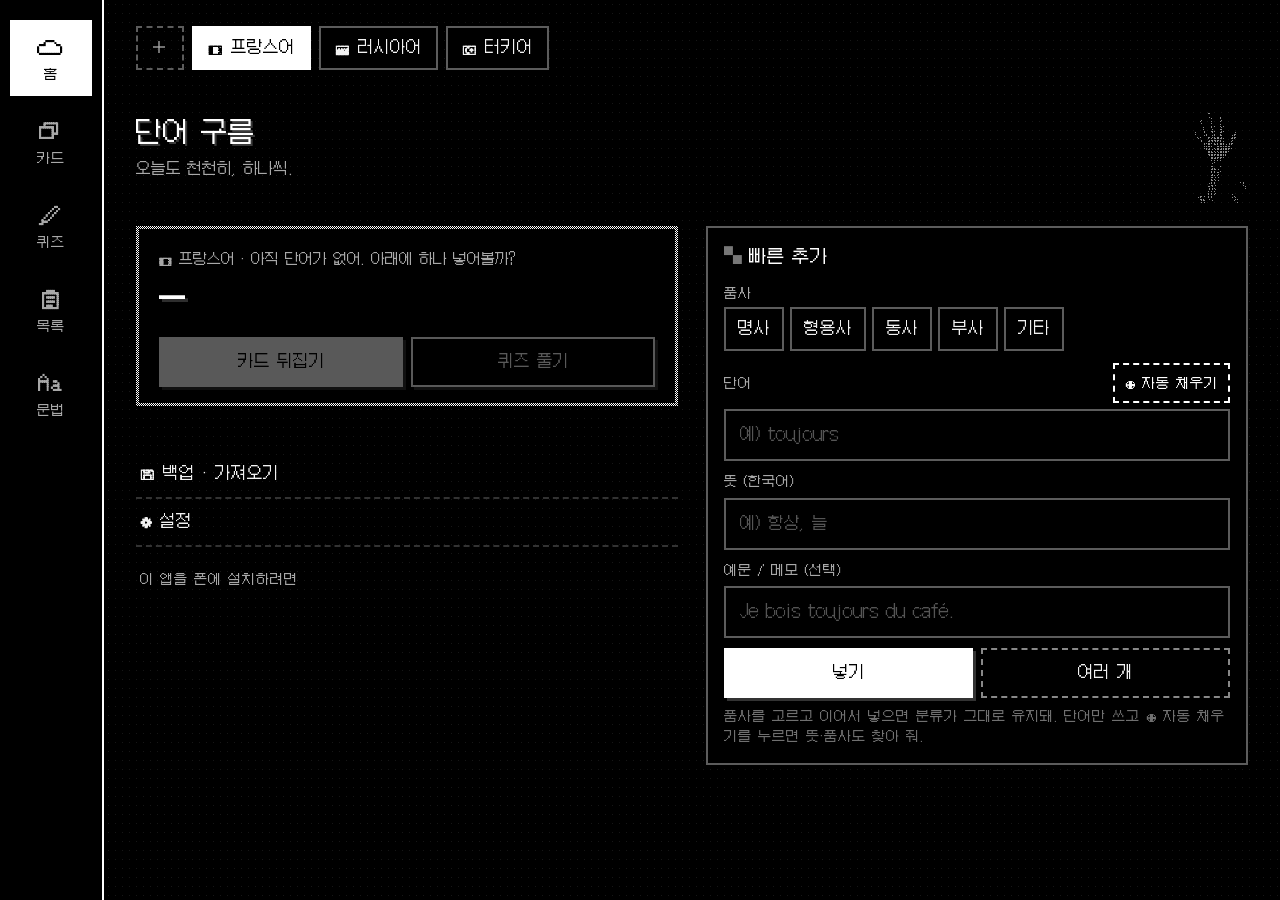
==== commit 33350caf: "vocab v17: gist sync + iPad layout" ====
--- a/vocab/index.html
+++ b/vocab/index.html
@@ -398,6 +398,63 @@
 .dconf{border:2px solid #fff;padding:10px;line-height:1.6}
 .dconf b{background:#fff;color:#000;padding:0 3px;font-weight:400}
 .langs .chip{-webkit-touch-callout:none;user-select:none;-webkit-user-select:none}
+/* ---- v17: 기기 동기화 ---- */
+.syncbox{margin-top:16px;padding-top:12px;border-top:2px dashed #fff}
+.synch{margin:0 0 8px;font-size:1rem;font-weight:400;display:flex;align-items:center;gap:8px}
+.syncst{margin-left:auto;font-size:.72rem;border:1px solid #fff;padding:1px 6px}
+.synchelp{border:1px dashed #888;padding:6px 10px;margin:8px 0 10px}
+.synchelp summary{cursor:pointer;min-height:32px;display:flex;align-items:center}
+.synchelp ol{margin:6px 0;padding-left:1.3em;line-height:1.7;font-size:.86rem}
+.synchelp b,.syncbox b{font-weight:400;background:#fff;color:#000;padding:0 3px}
+.syncinfo{display:grid;grid-template-columns:auto 1fr;gap:4px 12px;margin:0;font-size:.86rem}
+.syncinfo dt{color:#999}.syncinfo dd{margin:0}
+.syncinfo code{font-family:inherit;letter-spacing:.04em}
+.syncmsg{min-height:1.4em;margin:8px 0 0;font-size:.82rem}
+.syncmsg:not(:empty){border-left:4px solid #fff;padding-left:8px}
+/* ---- v17: 아이패드 · 큰 화면 ---- */
+html.mid,html.wide{font-size:17px}
+html.mid .app{max-width:760px;padding-left:calc(24px + env(safe-area-inset-left));padding-right:calc(24px + env(safe-area-inset-right))}
+html.mid .nav .bar{max-width:760px}
+html.mid .nav button{min-height:58px;font-size:.78rem}
+html.wide .nav{top:0;bottom:0;right:auto;width:calc(104px + env(safe-area-inset-left));flex-direction:column;justify-content:flex-start;align-items:stretch;
+  padding:calc(20px + env(safe-area-inset-top)) 10px calc(20px + env(safe-area-inset-bottom)) calc(10px + env(safe-area-inset-left));border-top:0;border-right:2px solid #fff;
+  background:#000}
+html.wide .nav .bar{flex-direction:column;gap:8px;max-width:none}
+html.wide .nav button{flex:0 0 auto;min-height:76px;font-size:.8rem;gap:6px}
+html.wide .nav .ic{font-size:1.5rem}
+html.wide .app{max-width:1320px;margin:0 0 0 calc(104px + env(safe-area-inset-left));padding:24px calc(32px + env(safe-area-inset-right)) calc(32px + env(safe-area-inset-bottom)) 32px}
+html.wide.nonav .app{margin:0 auto;max-width:860px;padding-left:calc(32px + env(safe-area-inset-left))}
+html.wide .split{display:grid;grid-template-columns:minmax(340px,420px) minmax(0,1fr);gap:28px;align-items:start}
+html.wide .pane-l{position:sticky;top:16px;max-height:calc(100dvh - 32px);overflow:auto;overscroll-behavior:contain;padding-right:8px;scrollbar-width:thin}
+html.wide .pane-r{min-width:0;border-left:2px dashed #fff;padding-left:28px;min-height:calc(100dvh - 64px)}
+html.wide.nonav .split{grid-template-columns:minmax(300px,380px) minmax(0,1fr)}
+html.wide[data-view="conj"] .app,html.wide[data-view="decl"] .app,html.wide[data-view="conjrev"] .app,html.wide[data-view="declrev"] .app{max-width:1320px;margin:0 auto}
+html.wide .item.sel{outline:3px solid #fff;outline-offset:-3px;background:#111}
+html.wide .item.sel .meta .w::before{content:"▶ ";}
+html.wide .wd{border:2px solid #fff;padding:24px 28px;position:sticky;top:16px}
+html.wide .wd-h{display:flex;align-items:center;gap:14px}
+html.wide .wd-w{font-size:2.4rem;margin:0;font-weight:400;line-height:1.2;word-break:break-word}
+html.wide .wd-m{font-size:1.3rem;margin:14px 0 8px}
+html.wide .wd-ex{color:#bbb;margin:0 0 12px;font-style:normal;border-left:4px solid #fff;padding-left:10px}
+html.wide .wd-srs{display:grid;grid-template-columns:auto 1fr;gap:4px 16px;margin:16px 0;font-size:.9rem}
+html.wide .wd-srs dt{color:#999}html.wide .wd-srs dd{margin:0}
+html.wide .wd-act{margin-top:16px;gap:10px}
+html.wide .wd-act .btn{min-height:52px}
+html.wide .gidx{display:flex;flex-direction:column;gap:4px;margin-top:8px}
+html.wide .gix{text-align:left;min-height:46px;padding:8px 12px;border:1px solid #555;background:#000;color:#fff}
+html.wide .gix.on{background:#fff;color:#000;border-color:#fff}
+html.wide .gart{border:2px solid #fff;padding:20px 24px}
+html.wide .gat{margin:0 0 12px;font-size:1.4rem;font-weight:400}
+html.wide[data-view="quizrun"] .app,html.wide[data-view="cards"] .app,html.wide[data-view="conjprac"] .app,html.wide[data-view="declprac"] .app{max-width:760px}
+html.wide[data-view="home"] .app{max-width:1180px;display:grid;grid-template-columns:minmax(0,1fr) minmax(0,1fr);column-gap:28px;align-items:start}
+html.wide[data-view="home"] .app>*{grid-column:1/-1}
+html.wide[data-view="home"] .app>.hero{grid-column:1;position:sticky;top:16px}
+html.wide[data-view="home"] .app>.panel{grid-column:2;grid-row:span 3}
+html.wide[data-view="home"] .app>.more{grid-column:1}
+html.wide .wd-spk{position:static;margin-left:auto;font-size:1.3rem;min-width:52px;min-height:52px}
+html.wide .btn,html.mid .btn{min-height:50px}
+html.wide .chip,html.mid .chip{min-height:44px}
+html.wide .sheet{max-width:620px}
 </style>
 </head>
 <body>
@@ -407,6 +464,7 @@
 <script src="packs.js"></script>
 <script src="rules.js"></script>
 <script src="grammar.js"></script>
+<script src="sync.js"></script>
 <script>
 const KEY="vocab-cloud-v1";
 const PRESETS=[{id:"fr",name:"프랑스어",flag:"🇫🇷",tts:"fr-FR"},{id:"ru",name:"러시아어",flag:"🇷🇺",tts:"ru-RU"},{id:"tr",name:"터키어",flag:"🇹🇷",tts:"tr-TR"}];
@@ -465,7 +523,12 @@
 function load(){try{const s=JSON.parse(localStorage.getItem(KEY)||"null");if(s&&Array.isArray(s.langs)&&s.words)return migrate(s)}catch(e){}
   return migrate({cur:"fr",langs:PRESETS.map(l=>({...l})),words:{}})}
 let S=load();
-const save=()=>localStorage.setItem(KEY,JSON.stringify({cur:S.cur,langs:S.langs,words:S.words,customSub:S.customSub,seeded:S.seeded||{},lastPos:S.lastPos||"",lastSub:S.lastSub||"",prefs:S.prefs||{}}));
+/* v17: 동기화용 시간표 — 저장할 때마다 바뀐 곳만 시각 찍기 (단어 updatedAt/srsAt, 지운 건 묘비) */
+if(window.SYNC)SYNC.migrateStamps(S);
+let SYNC_SNAP=window.SYNC?SYNC.snapshot(S):null;
+const saveRaw=()=>localStorage.setItem(KEY,JSON.stringify({cur:S.cur,langs:S.langs,words:S.words,customSub:S.customSub,seeded:S.seeded||{},lastPos:S.lastPos||"",lastSub:S.lastSub||"",prefs:S.prefs||{},stamps:S.stamps||{}}));
+const save=()=>{let ch=false;if(window.SYNC){try{const r=SYNC.stamp(S,SYNC_SNAP);SYNC_SNAP=r.snap;ch=r.changed}catch(e){console.warn("stamp",e&&e.message)}}
+  saveRaw();if(ch&&typeof syncDirty==="function")syncDirty()};
 save();
 const NOLANG={id:"",name:"",flag:"",tts:""};
 const L=()=>S.langs.find(l=>l.id===S.cur)||S.langs[0]||NOLANG;
@@ -542,7 +605,88 @@
   <div class="setrow"><input type="checkbox" id="setPhon" ${prefOn("phon")?"checked":""}><label for="setPhon">러시아어 발음 표기 <span class="hint">단어 옆에 [малако́]처럼 실제 소리 (강세 없는 о→а, е/я→и 등)</span></label></div>
   <div class="setrow"><input type="checkbox" id="setRules" ${prefOn("rules")?"checked":""}><label for="setRules"> 규칙 설명 <span class="hint">변화표 위 규칙 요약 + 칸마다 ? 설명</span></label></div>
   <button type="button" class="btn ghost block" id="langManage" style="margin-top:10px">언어 관리 · 이름 바꾸기 / 삭제</button>
-  <p class="hint">언어 칩을 길게 눌러도 바로 열려.</p>`)}
+  <p class="hint">언어 칩을 길게 눌러도 바로 열려.</p>
+  <section class="syncbox" id="syncBox" aria-labelledby="syncH">${syncBoxHTML()}</section>`)}
+
+/* ---- v17: 기기 동기화 (GitHub 비공개 Gist, 서버 없음) ---- */
+const SYNC_KEY="vocab-cloud-sync-v1";/* 토큰은 이 기기에만. 백업 파일·Gist 에는 절대 안 들어감 */
+function syncCfg(){try{return JSON.parse(localStorage.getItem(SYNC_KEY)||"{}")||{}}catch(e){return{}}}
+function syncSetCfg(o){const c={...syncCfg(),...o};Object.keys(c).forEach(k=>{if(c[k]===undefined||c[k]===null)delete c[k]});localStorage.setItem(SYNC_KEY,JSON.stringify(c));return c}
+const SY={busy:false,again:false,t:null,lastPull:0,status:"",kind:""};
+function syncOn(){const c=syncCfg();return !!(c.token&&c.on)}
+function maskTok(t){t=String(t||"");if(t.length<8)return"••••";return t.slice(0,4)+"••••••••"+t.slice(-4)}
+function agoKo(ms){if(!ms)return"아직 안 했어";const d=Math.round((Date.now()-ms)/1000);const hm=new Date(ms).toLocaleTimeString("ko-KR",{hour:"2-digit",minute:"2-digit"});
+  if(d<45)return"방금 ("+hm+")";if(d<3600)return Math.round(d/60)+"분 전 ("+hm+")";if(d<86400)return Math.round(d/3600)+"시간 전 ("+hm+")";return new Date(ms).toLocaleString("ko-KR",{month:"numeric",day:"numeric",hour:"2-digit",minute:"2-digit"})}
+function syncBoxHTML(){const c=syncCfg();
+  const head=`<h4 id="syncH" class="synch">\ue006 기기 동기화 <span class="syncst">${syncOn()?"켜짐":"꺼짐"}</span></h4>`;
+  if(!syncOn())return head+`<p class="hint" style="margin-top:0">아이폰·아이패드처럼 기기가 여러 개면 단어를 같이 쓸 수 있어. 서버 없이 니 GitHub 비공개 Gist 하나에 저장하고, 기기마다 <b>합쳐</b> (덮어쓰기 X).</p>
+    <details class="synchelp"><summary>토큰 만드는 법</summary><ol>
+      <li><a href="https://github.com/settings/tokens" target="_blank" rel="noopener"><b>github.com/settings/tokens</b></a> 열기 (로그인)</li>
+      <li><b>Generate new token</b> → <b>Generate new token (classic)</b></li>
+      <li>Note: 아무거나 (예: 단어 구름 동기화)</li>
+      <li>Expiration: <b>No expiration</b> (아니면 최대한 길게)</li>
+      <li>권한은 <b>gist</b> 하나만 체크. 다른 건 다 비워 둬</li>
+      <li>맨 아래 <b>Generate token</b> → <b>ghp_</b>로 시작하는 토큰 복사</li>
+      <li>여기 붙여 넣고 <b>연결</b>. 다른 기기에도 같은 토큰 넣으면 같은 Gist를 찾아</li></ol>
+      <p class="hint">토큰은 이 기기 안에만 저장돼 (백업 파일에도 안 들어가). 그래도 비밀번호처럼 아무한테도 보여 주지 마.</p></details>
+    <form id="syncForm" autocomplete="off"><div class="field"><label for="syncTok">GitHub 토큰 (gist 권한만)</label>
+      <input id="syncTok" name="tok" type="password" autocomplete="off" autocapitalize="off" spellcheck="false" placeholder="ghp_… 붙여 넣기" value=""></div>
+      <button class="btn primary block" type="submit" id="syncConnect">연결</button></form>
+    <p class="syncmsg" id="syncMsg" role="status">${esc(SY.status||(c.err||""))}</p>`;
+  return head+`<dl class="syncinfo"><dt>토큰</dt><dd><code>${esc(maskTok(c.token))}</code></dd>
+    <dt>Gist</dt><dd>${c.gistId?`<code>${esc(String(c.gistId).slice(0,8))}…</code> (비공개)`:"찾는 중…"}</dd>
+    <dt>마지막 동기화</dt><dd id="syncLast">${esc(agoKo(c.last))}</dd></dl>
+    <p class="syncmsg" id="syncMsg" role="status">${esc(SY.status||c.err||"")}</p>
+    <div class="row" style="margin-top:8px"><button type="button" class="btn primary" id="syncNowBtn" ${SY.busy?"disabled":""}>${SY.busy?"동기화 중…":"지금 동기화"}</button>
+    <button type="button" class="btn ghost" id="syncOffBtn">동기화 끄기</button></div>
+    <p class="hint">열 때·돌아올 때 받아 오고, 바꾸면 3초 뒤·앱 닫을 때 올려. 지운 단어는 다른 기기에서도 지워져.</p>`}
+function syncPaint(){const b=document.getElementById("syncBox");if(b){const f=document.activeElement&&document.activeElement.id==="syncTok";if(!f)b.innerHTML=syncBoxHTML();else{const m=document.getElementById("syncMsg");if(m)m.textContent=SY.status||""}}}
+function syncMsg(m,kind){SY.status=m;SY.kind=kind||"";syncPaint()}
+/* 합친 결과를 지금 상태에 넣기 — 단어 객체는 그대로 두고 내용만 바꿔서(진행 중 퀴즈가 안 깨지게) */
+function syncApply(m){const byId=new Map();Object.values(S.words||{}).forEach(a=>(a||[]).forEach(w=>{if(w&&w.id)byId.set(w.id,w)}));
+  const words={};Object.keys(m.words||{}).forEach(lid=>{words[lid]=(m.words[lid]||[]).map(w=>{const o=byId.get(w.id);if(o){if(o!==w){Object.keys(o).forEach(k=>{if(!(k in w))delete o[k]});Object.assign(o,JSON.parse(JSON.stringify(w)))}return o}return JSON.parse(JSON.stringify(w))})});
+  S.langs=JSON.parse(JSON.stringify(m.langs||[]));S.words=words;S.customSub=JSON.parse(JSON.stringify(m.customSub||{}));["n","adj","v","adv","other"].forEach(k=>{S.customSub[k]=S.customSub[k]||[]});
+  S.seeded=JSON.parse(JSON.stringify(m.seeded||{}));S.prefs=JSON.parse(JSON.stringify(m.prefs||{}));S.stamps=JSON.parse(JSON.stringify(m.stamps||{}));
+  if(!S.langs.some(l=>l.id===S.cur))S.cur=S.langs[0]?S.langs[0].id:"";
+  migrate(S);SYNC_SNAP=SYNC.snapshot(S);saveRaw()}
+const SYNC_BUSY_VIEWS=["quizrun","prac","dprac","cards"];
+async function syncNow(reason){if(!window.SYNC||!syncOn())return;if(SY.busy){SY.again=true;return}
+  const c=syncCfg();if(c.blockUntil&&Date.now()<c.blockUntil&&reason!=="manual"){return}
+  if(navigator.onLine===false){syncMsg("오프라인이야. 인터넷 되면 알아서 할게","offline");SY.pending=true;return}
+  clearTimeout(SY.t);SY.t=null;SY.busy=true;SY.pending=false;if(reason==="manual"||reason==="setup")syncMsg("동기화 중…","busy");else syncPaint();
+  try{const before=SYNC.canon(SYNC.payload(S));
+    const r=await SYNC.syncOnce({token:c.token,gistId:c.gistId,local:SYNC.payload(S)});
+    if(!syncOn())return;/* 그 사이 껐으면 무시 */
+    const changed=r.changedLocal&&SYNC.canon(r.merged)!==before;
+    if(changed){/* 동기화 중에 또 바뀐 게 있으면 그것까지 다시 합침 */
+      const now=SYNC.canon(SYNC.payload(S));if(now!==before){SY.again=true}else syncApply(r.merged)}
+    syncSetCfg({gistId:r.gistId,last:Date.now(),err:undefined,blockUntil:undefined});
+    syncMsg(r.created?"새 비공개 Gist 만들었어. 다른 기기에도 같은 토큰 넣어 줘":changed?"다른 기기 변경 합쳤어":"맞춰졌어","ok");
+    if(changed){const busyView=SYNC_BUSY_VIEWS.includes(S.view)||(document.getElementById("ov")&&!document.getElementById("syncBox"));if(!busyView)render();else SY.needRender=true}
+  }catch(e){const k=e&&e.kind;
+    if(k==="offline"){syncMsg("인터넷이 안 돼서 못 했어. 다시 연결되면 할게","offline");SY.pending=true}
+    else if(k==="auth"){syncSetCfg({err:"토큰이 안 먹혀 (만료됐거나 gist 권한이 없어). 끄고 다시 넣어 줘",on:false});syncMsg("토큰이 안 먹혀 (만료됐거나 gist 권한이 없어). 끄고 다시 넣어 줘","err")}
+    else if(k==="rate"){const until=Math.max(e.reset||0,Date.now()+(e.retryAfter||60)*1000);syncSetCfg({blockUntil:until});
+      syncMsg("GitHub가 잠깐 쉬래. "+new Date(until).toLocaleTimeString("ko-KR",{hour:"2-digit",minute:"2-digit"})+" 이후에 다시 할게","rate");setTimeout(()=>syncNow("retry"),Math.min(until-Date.now()+1500,36e5))}
+    else if(k==="corrupt"){syncMsg("Gist 파일을 못 읽겠어. 니 데이터는 그대로야","err")}
+    else{syncMsg("동기화 실패 ("+((e&&e.message)||"?")+"). 데이터는 그대로야","err");SY.pending=true}
+  }finally{SY.busy=false;syncPaint();if(SY.again){SY.again=false;SY.t=setTimeout(()=>{SY.t=null;syncNow("again")},400)}}}
+function syncDirty(){if(!syncOn())return;SY.pending=true;clearTimeout(SY.t);SY.t=setTimeout(()=>{SY.t=null;syncNow("push")},SYNC_DEBOUNCE)}
+let SYNC_DEBOUNCE=3000;
+async function syncConnect(tok){tok=String(tok||"").trim();if(!tok){syncMsg("토큰을 붙여 넣어 줘","err");return}
+  if(/\s/.test(tok)||tok.length<20){syncMsg("토큰 모양이 이상해. ghp_ 로 시작하는 거 통째로 복사해 줘","err");return}
+  syncSetCfg({token:tok,on:true,gistId:undefined,err:undefined,blockUntil:undefined,last:undefined});SY.status="";
+  const el=document.getElementById("syncTok");if(el){el.value="";el.blur()}
+  syncPaint();await syncNow("setup");
+  if(syncOn()&&syncCfg().gistId)toast("동기화 켰어");}
+function syncOff(){if(!confirm("이 기기 동기화를 끌까? 단어는 이 기기에 그대로 남고, Gist도 안 지워. 토큰만 이 기기에서 지워."))return;
+  clearTimeout(SY.t);SY.t=null;SY.pending=false;localStorage.removeItem(SYNC_KEY);SY.status="";syncPaint();toast("동기화 껐어")}
+document.addEventListener("visibilitychange",()=>{if(!syncOn())return;
+  if(document.hidden){if(SY.pending||SY.t){clearTimeout(SY.t);syncNow("hide")}}
+  else if(Date.now()-SY.lastPull>15000){SY.lastPull=Date.now();syncNow("focus")}});
+window.addEventListener("pagehide",()=>{if(syncOn()&&SY.pending){clearTimeout(SY.t);syncNow("hide")}});
+window.addEventListener("online",()=>{if(syncOn())syncNow("online")});
+setInterval(()=>{const l=document.getElementById("syncLast");if(l)l.textContent=agoKo(syncCfg().last)},30000);
 function schema(l){l=l||L();
   if(isFr(l))return{tenses:FR_TENSES.map(t=>({...t,persons:t.persons||FR_P})),groups:[{id:"er",name:"-er"},{id:"ir",name:"-ir"},{id:"re",name:"-re"},{id:"irr",name:"불규칙"}]};
   if(isRu(l))return{tenses:[{id:"pres",name:"현재 / 미래",persons:RU_P},{id:"past",name:"과거",persons:RU_PAST}],groups:[],aspect:true};
@@ -1247,7 +1391,7 @@
   toast(BR.ok?BR.ok+"개 뜻 채웠어!"+(miss?" "+miss+"개는 못 찾았어. 직접 적어 줘":" 확인하고 넣어 줘"):(net?"인터넷 연결이 안 되는 것 같아 ㅠ":"하나도 못 찾았어 ㅠ 철자 한 번 봐 줘"))}
 
 function navHTML(){const v=S.view||"home";const hide=["cards","quizrun","conj","conjrev","conjprac","decl","declrev","declprac"].includes(v);
-  const nav=document.getElementById("nav");nav.style.display=hide?"none":"";
+  const nav=document.getElementById("nav");nav.style.display=hide?"none":"";document.documentElement.classList.toggle("nonav",hide);
   nav.innerHTML=`<div class="bar">
     <button data-go="home" class="${v==="home"?"on":""}"><span class="ic"></span>홈</button>
     <button data-go="cards" class="${v==="cards"?"on":""}"><span class="ic"></span>카드</button>
@@ -1260,7 +1404,43 @@
   if(stand)return"";if(!(ios||window._canInstall))return"";
   return `<button class="install show" id="installBtn"> 홈 화면에 두면 앱처럼 열려요</button>`}
 
-function render(){const a=document.getElementById("app");if(!S.langs.length){document.getElementById("nav").style.display="none";a.innerHTML=viewNoLang();return}
+/* ---- v17: 아이패드 / 큰 화면 레이아웃 ----
+   wide: 가로 900px 이상 + 세로 600px 이상 (아이패드 가로, 큰 창) → 왼쪽 레일 + 두 칸
+   mid : 가로 700px 이상 + 세로 600px 이상 (아이패드 세로) → 넓은 한 칸
+   아이폰(가로로 눕혀도 높이 < 600)은 그대로 */
+const MQ_WIDE=window.matchMedia?matchMedia("(min-width:900px) and (min-height:600px)"):{matches:false};
+const MQ_MID=window.matchMedia?matchMedia("(min-width:700px) and (min-height:600px)"):{matches:false};
+function isWide(){return !!MQ_WIDE.matches}
+function layoutMode(){return MQ_WIDE.matches?"wide":MQ_MID.matches?"mid":"phone"}
+function applyLayout(){const m=layoutMode(),h=document.documentElement;h.classList.toggle("wide",m==="wide");h.classList.toggle("mid",m==="mid");h.dataset.layout=m}
+[MQ_WIDE,MQ_MID].forEach(q=>{const f=()=>{const was=document.documentElement.dataset.layout;applyLayout();if(was!==document.documentElement.dataset.layout)render()};
+  if(q.addEventListener)q.addEventListener("change",f);else if(q.addListener)q.addListener(f)});
+window.addEventListener("orientationchange",()=>setTimeout(()=>{const was=document.documentElement.dataset.layout;applyLayout();if(was!==document.documentElement.dataset.layout)render()},250));
+function wideSel(){const ws=words();let w=ws.find(x=>x.id===S.selWord);if(!w){w=ws.slice().sort((a,b)=>(b.created||"").localeCompare(a.created||""))[0];S.selWord=w?w.id:null}return w}
+function wordDetail(w){if(!w)return `<div class="wd empty-pane"><p class="hint">왼쪽에서 단어를 골라 줘.</p></div>`;const m=mastery(w);
+  return `<article class="wd" aria-label="단어 자세히"><div class="wd-h"><h2 class="wd-w" lang="${esc(wikiLangId()||"")}">${esc(w.word)}${genderBadge(w)}</h2>
+    <button class="spk wd-spk" data-speak="${esc(w.word)}" aria-label="발음 듣기">\ue004</button></div>${phonHTML(w.word)}
+    <p class="wd-m">${esc(w.meaning||"(뜻 없음)")}</p>${w.ex?`<p class="wd-ex" lang="${esc(wikiLangId()||"")}">${esc(w.ex)}</p>`:""}
+    <div class="tag">${posName(w.pos)}${w.sub?" · "+esc(w.sub):""}${w.src==="topic"?` <span class="ab">자동 추가</span>`:""}</div>
+    <div class="lvl" aria-label="익힘 ${m}/5"><span class="lbar ${m>=5?"ok":""}"><i style="width:${m*20}%"></i></span><span class="lt">익힘 ${m}/5</span></div>
+    <dl class="wd-srs"><dt>다음 복습</dt><dd>${esc(w.due||"-")}</dd><dt>맞힌 횟수</dt><dd>${w.reps||0}</dd><dt>틀린 횟수</dt><dd>${w.lapses||0}</dd></dl>
+    <div class="row wd-act"><button type="button" class="btn primary" data-wedit="${w.id}">\ue002 편집</button>
+    ${w.pos==="v"?`<button type="button" class="btn ghost" data-conj="${w.id}">동사 변화표</button>`:declOn(w)?`<button type="button" class="btn ghost" data-decl="${w.id}">격변화표</button>`:""}</div></article>`}
+function splitHTML(left,right,cls){return `<div class="split ${cls||""}"><aside class="pane-l" aria-label="목록">${left}</aside><section class="pane-r">${right}</section></div>`}
+function viewGrammarWide(){if(!window.GRAMMAR)return viewGrammar();
+  const lg=gLang();const L0=GRAMMAR.LANGS[lg];const ws=langWordsFor(lg);const q=fold(S.gq||"");
+  const secs=L0.list.filter(x=>!q||fold(x.title+" "+(x.tags||"")+" "+x.body.replace(/<[^>]+>/g," ")).includes(q));
+  let sel=secs.find(x=>x.id===S.gOpen)||secs[0];
+  const left=`<div class="head"><button class="back" data-go="home" aria-label="홈">←</button><h2>문법</h2></div>
+    <div class="picks hscroll">${Object.entries(GRAMMAR.LANGS).map(([k,v])=>`<button type="button" class="chip ${k===lg?"on":""}" data-glang="${k}">${flagOf(PRESETS.find(p=>p.id===k)||{})} ${esc(v.name)}</button>`).join("")}</div>
+    <input class="search" id="gSearch" type="search" placeholder="개념 찾기 (예: 반과거, 조격, 모음조화)" value="${esc(S.gq||"")}">
+    <nav class="gidx">${secs.map(x=>`<button type="button" class="gix ${sel&&x.id===sel.id?"on":""}" data-gsel="${esc(x.id)}" aria-current="${sel&&x.id===sel.id?"true":"false"}">${esc(x.title)}</button>`).join("")||`<p class="hint">찾는 개념이 없어.</p>`}</nav>`;
+  let right=`<p class="hint">왼쪽에서 개념을 골라 줘.</p>`;
+  if(sel){let mine=[];try{mine=sel.mine?sel.mine(ws).slice(0,40):[]}catch(e){}
+    right=`<article class="gsec gart" id="g-${sel.id}"><h3 class="gat">${esc(sel.title)}</h3><div class="gbody" lang="${lg}">${sel.body}</div>
+      ${sel.mine?`<div class="gmine"><div class="gml">내 단어 (${mine.length})</div>${mine.length?`<div class="gwl">${mine.map(m=>`<button type="button" class="gw" data-gw="${esc(m.w.id)}" data-glid="${lg}">${esc(m.w.word)}${m.note?` <span class="gn">${esc(m.note)}</span>`:""}</button>`).join("")}</div>`:`<p class="hint" style="margin:0">아직 해당하는 단어가 없어.</p>`}</div>`:""}</article>`}
+  return splitHTML(left,right,"g-split")}
+function render(){applyLayout();const a=document.getElementById("app");if(!S.langs.length){document.getElementById("nav").style.display="none";a.innerHTML=viewNoLang();return}
   maybeSeedOpen();navHTML();const v=S.view||"home";
   if(v==="home")a.innerHTML=viewHome();
   else if(v==="cards")a.innerHTML=viewCards();
@@ -1274,7 +1454,16 @@
   else if(v==="declrev")a.innerHTML=viewDeclReveal();
   else if(v==="declprac")a.innerHTML=viewDeclPrac();
   else if(v==="grammar")a.innerHTML=viewGrammar();
+  /* v17: 넓은 화면이면 두 칸 */
+  if(isWide()){
+    if(v==="list"){wideSel();const left=a.innerHTML;a.innerHTML=splitHTML(left,wordDetail(wideSel()));markSel()}
+    else if(["conj","conjrev","decl","declrev"].includes(v)){const right=a.innerHTML;const id=(v.startsWith("conj")?S.conjId:S.declId);if(id)S.selWord=id;a.innerHTML=splitHTML(viewList(),right);markSel()}
+    else if(v==="grammar")a.innerHTML=viewGrammarWide();
+  }
+  document.documentElement.dataset.view=v;
 }
+function markSel(){document.querySelectorAll(".pane-l [data-edit]").forEach(b=>{const on=b.dataset.edit===S.selWord;b.closest(".item")?.classList.toggle("sel",on);b.setAttribute("aria-current",on?"true":"false")});
+  const el=document.querySelector(".pane-l .item.sel");if(el&&el.scrollIntoView&&!markSel._busy){const pl=el.closest(".pane-l");if(pl){const r=el.getBoundingClientRect(),pr=pl.getBoundingClientRect();if(r.top<pr.top||r.bottom>pr.bottom)el.scrollIntoView({block:"nearest"})}}}
 /* ---- v15: 문법 탭 ---- */
 function gLang(){const g=S.gLang;if(g&&window.GRAMMAR&&GRAMMAR.LANGS[g])return g;const c=wikiLangId();return c&&window.GRAMMAR&&GRAMMAR.LANGS[c]?c:"fr"}
 function langWordsFor(lid){const l=S.langs.find(x=>wikiLangId(x)===lid);return l?(S.words[l.id]||[]):[]}
@@ -1437,10 +1626,10 @@
 function foldAns(s,lid){if(lid===undefined)lid=ansLang();if(lid!=="fr"&&lid!=="tr"){let x=fold(s);if(lid==="ru")x=x.replace(/ё/g,"е").replace(/е\u0308/g,"е");return x}
   let x=String(s??"").normalize("NFC").replace(/[\u00B4\u02CA\u02CB\u02B9\u02C8]/g,"").replace(/['\u2018\u2019\u201B\u2032ʻʼˈˊ`]/g,"");
   x=lid==="tr"?x.toLocaleLowerCase("tr"):x.toLowerCase();return x.replace(/\s+/g," ").trim()}
-function sameAns(a,b,lid){if(lid===undefined)lid=ansLang();if(/\(/.test(String(b??"")))return ansVariants(b).some(v=>sameAns1(a,v,lid))||sameAns1(a,b,lid);return sameAns1(a,b,lid)}
-function sameAns1(a,b,lid){const x=foldAns(a,lid),y=foldAns(b,lid);if(x===y)return true;
-  const strip=s=>s.replace(/^(que\s+|qu(?=(il|elle|on|ils|elles)\s))/i,"").replace(/^(je|tu|il|elle|on|nous|vous|ils|elles|ben|sen|o|biz|siz|onlar|я|ты|он|она|мы|вы|они)\s+/i,"").replace(/^j(?=[aeiouyhàâäéèêëïîôöùûü])/i,"");
-  return strip(x)===strip(y)}
+function sameAns(a,b,lid){if(lid===undefined)lid=ansLang();const D=window.ANSDIFF;
+  if(D&&D.accept)return D.accept(a,b,lid,x=>foldAns(x,lid));
+  return ansVariants(b).some(v=>foldAns(a,lid)===foldAns(v,lid))}
+/* v16: 채점 로직은 rules.js ANSDIFF.accept 로 (주어 생략·il/elle 대안·재귀 대명사 유지) */
 
 /* ---- v15: 어디가 틀렸는지 (글자 단위 비교 + 규칙 설명) ---- */
 function diffLines(input,answers,opt){const D=window.ANSDIFF;if(!D||!nfc(input).trim())return null;const r=D.best(input,answers,opt);if(!r)return null;
@@ -1455,7 +1644,7 @@
   while(ai<A.length){top+=esc(A[ai].raw);ai++}
   r.B.slice(r.pb).forEach(u=>{const o=opOf.get(u);bot+=o&&(o.t==="~"||o.t==="-")?`<u class="dfix">${ch(u)}</u>`:esc(u.raw)});
   return{r,top,bot}}
-function ansList(val,kind){val=String(val??"");if(kind==="decl")return val.split(/\s*[,\/]\s*/).filter(Boolean);return /\(/.test(val)?ansVariants(val):[val]}
+function ansList(val,kind){val=String(val??"");if(kind==="decl")return val.split(/\s*[,\/]\s*/).filter(Boolean);return window.ANSDIFF&&window.ANSDIFF.forms?window.ANSDIFF.forms(val):/\(/.test(val)?ansVariants(val):[val]}
 /* 피드백 블록. ctx={lang,key,label,rule,others,kind,concept} */
 function mistakeHTML(input,answer,ok,ctx){ctx=ctx||{};const D=window.ANSDIFF;if(!D)return"";const lang=ctx.lang||wikiLangId();const opt={yo:lang==="ru",strict:lang==="fr"||lang==="tr",lang};
   const rulesOn=prefOn("rules");let html="";
@@ -1466,10 +1655,14 @@
         <div class="dl"><span class="dlab">정답</span><span class="dtx" lang="${lang}">${dl.bot}</span></div>
         <p class="dsum">${parts.join(" · ")}</p>
         <p class="dleg"><b class="dx">a</b> 틀린 글자 <i class="dmiss"></i> 빠진 자리 <s class="dex">a</s> 남는 글자 <u class="dfix">a</u> 고칠 글자</p></div>`}
-    const hs=hints.filter(h=>h.t!=="soft"&&(rulesOn||h.t==="accent"));
+    const hs=hints.filter(h=>h.t!=="soft"&&(rulesOn||h.t==="accent"||h.t==="refl"));
     hs.forEach(h=>{html+=`<p class="dhint">${esc(h.msg)}</p>`});
     if(rulesOn&&ctx.rule)html+=`<div class="drule"><span class="drl">규칙</span> ${esc(ctx.rule)}${ctx.concept?` <button type="button" class="clink" data-concept="${esc(ctx.concept)}">개념 보기 →</button>`:""}</div>`;
     else if(rulesOn&&ctx.concept)html+=`<div class="drule"><button type="button" class="clink" data-concept="${esc(ctx.concept)}">개념 보기 →</button></div>`}
+  /* v16: 주어 생략으로 맞은 경우 — 뭘 적었는지 보여 주기 */
+  if(ok&&nfc(input).trim()&&D.forms&&D.subjStrip){const X=foldAns(input,lang);const fs=D.forms(answer);
+    if(!fs.some(f=>foldAns(f,lang)===X)&&fs.some(f=>{const t=D.subjStrip(f,lang);return t.had&&foldAns(t.rest,lang)===X}))
+      html+=`<p class="dsoft">네 답 「<span lang="${lang}">${esc(nfc(input).trim())}</span>」도 정답 · 주어 대명사는 빼도 돼${fs.some(f=>/^(me|te|se|nous|vous)\s|^(m|t|s)'/i.test(D.subjStrip(f,lang).rest))?" (재귀 대명사는 꼭 써야 해)":""}</p>`}
   const soft=hints.find(h=>h.t==="soft");if(soft&&nfc(input).trim())html+=`<p class="dsoft">${esc(soft.msg)}</p>`;
   return html}
 function conjCtx(w,it){const sc=schema();const others={};sc.tenses.forEach(t=>t.persons.forEach(p=>{const k=ck(t.id,p.id);if(w.conj&&w.conj[k])others[k]={val:w.conj[k],label:t.name+" "+p.name}}));
@@ -1623,6 +1816,8 @@
   const t=e.target.closest("[data-go]");if(t){go(t.dataset.go);return}
   const lg=e.target.closest("[data-lang]");if(lg){if(_lpFired){_lpFired=false;return}S.cur=lg.dataset.lang;S._af=null;save();render();return}
   if(e.target.closest("#langManage")){openLangList();return}
+  if(e.target.closest("#syncNowBtn")){syncNow("manual");return}
+  if(e.target.closest("#syncOffBtn")){syncOff();return}
   if(e.target.closest("#addLang2")){openAddLang();return}
   const lman=e.target.closest("[data-lman]");if(lman){openLangManage(lman.dataset.lman);return}
   const ldel=e.target.closest("[data-ldel]");if(ldel){openLangDelete(ldel.dataset.ldel);return}
@@ -1693,7 +1888,9 @@
   if(e.target.closest("#flash")){if(S.sess){S.sess.flipped=!S.sess.flipped;document.getElementById("flash")?.classList.toggle("flip",S.sess.flipped)}return}
   const rt=e.target.closest("[data-rate]");if(rt){rateCard(+rt.dataset.rate);return}
   const pr=e.target.closest("[data-prate]");if(pr){ratePrac(+pr.dataset.prate);return}
-  const ed=e.target.closest("[data-edit]");if(ed){openEdit(ed.dataset.edit);return}
+  const ed=e.target.closest("[data-edit]");if(ed){if(isWide()&&ed.closest(".pane-l")){S.selWord=ed.dataset.edit;if(S.view!=="list"){S.view="list"}render();return}openEdit(ed.dataset.edit);return}
+  const we=e.target.closest("[data-wedit]");if(we){openEdit(we.dataset.wedit);return}
+  const gs=e.target.closest("[data-gsel]");if(gs){S.gOpen=gs.dataset.gsel;render();document.querySelector(".pane-r")?.scrollTo?.(0,0);if(isWide())window.scrollTo(0,0);return}
   const pk=e.target.closest("[data-pick]");if(pk){pickMC(pk.dataset.pick);return}
   if(e.target.closest("#qNext")){quizNext();return}
   const st=e.target.closest("[data-stress]");if(st){const id=st.dataset.stress;const el=(id&&document.getElementById(id))||(document.activeElement&&/^(INPUT|TEXTAREA)$/.test(document.activeElement.tagName)?document.activeElement:S._stressEl);if(el)insertStress(el);else toast("넣을 칸을 먼저 눌러 줘");return}
@@ -1721,6 +1918,7 @@
     toast("「"+word.word+"」 넣었어."+note);
     render();document.getElementById("addWord")?.focus();return}
   if(e.target.id==="typeForm"){e.preventDefault();checkType();return}
+  if(e.target.id==="syncForm"){e.preventDefault();syncConnect(document.getElementById("syncTok").value);return}
   if(e.target.id==="langEditForm"){e.preventDefault();saveLangEdit();return}
   if(e.target.id==="pracForm"){e.preventDefault();checkPrac();return}
   if(e.target.id==="declForm"){e.preventDefault();checkDecl();return}
@@ -1972,6 +2170,7 @@
 S.view="home";
 render();
 scheduleWikiIdle(2500);
+if(syncOn()){SY.lastPull=Date.now();setTimeout(()=>syncNow("open"),700)}
 </script>
 </body>
 </html>
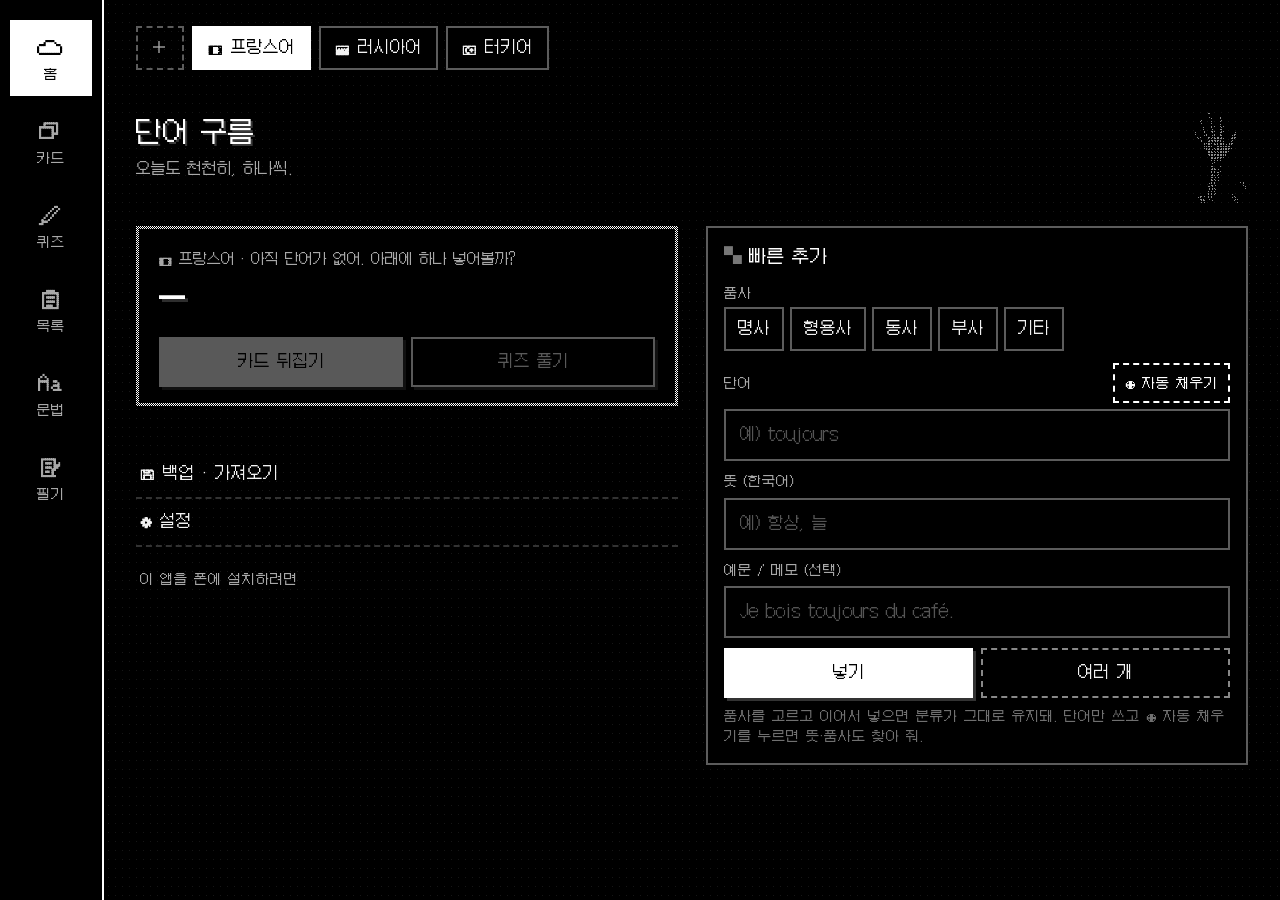
==== commit 55857210: "vocab v18: grammar categories, alphabetical sort, knowledge filter, handwriting notes" ====
--- a/vocab/index.html
+++ b/vocab/index.html
@@ -455,6 +455,57 @@
 html.wide .btn,html.mid .btn{min-height:50px}
 html.wide .chip,html.mid .chip{min-height:44px}
 html.wide .sheet{max-width:620px}
+/* ---- v18: 문법 분류 ---- */
+.gcat{margin:0 0 10px;border:0}
+.gcat>summary{list-style:none;display:flex;align-items:center;gap:8px;min-height:44px;padding:6px 2px;border-bottom:2px solid #fff;cursor:pointer;font-size:.95rem}
+.gcat>summary::-webkit-details-marker{display:none}
+.gcat>summary::before{content:"▶";font-size:.7rem;transition:none}
+.gcat[open]>summary::before{content:"▼"}
+.gcat>summary .c{margin-left:auto;font-size:.72rem;border:1px solid #fff;padding:0 6px}
+.gcat>.gsec,.gcat>.gix{margin-top:6px}
+.gcatl{font-size:.72rem;color:#999;margin:0 0 4px;letter-spacing:.06em}
+html.wide .gidx .gcat>summary{min-height:38px;font-size:.85rem}
+/* ---- v18: 아는 정도 · 정렬 ---- */
+.kd{display:inline-block;width:10px;height:10px;margin-right:5px;vertical-align:-1px;border:1px solid currentColor}
+.kd.k-no{background:repeating-linear-gradient(45deg,currentColor 0 2px,transparent 2px 4px)}
+.kd.k-meh{background:linear-gradient(90deg,currentColor 50%,transparent 50%)}
+.kd.k-yes{background:currentColor}
+.kd.k-new{border-style:dashed}
+.chip.on .kd{border-color:#000}
+.kt{margin-left:10px;font-size:.7rem;color:#aaa;white-space:nowrap}
+.lsort{align-items:center;gap:6px;margin:0 0 10px;flex-wrap:wrap}
+.lsort .chip{min-height:36px}
+.lquiz{margin-left:auto;flex:1 0 auto;white-space:nowrap;min-height:40px;padding:0 12px}
+/* v18 필기 */
+.nlist{list-style:none;margin:0;padding:0;display:grid;gap:8px}
+.nopen{display:flex;gap:12px;align-items:center;width:100%;text-align:left;padding:8px;border:2px solid #fff;background:#000;color:#fff;font:inherit;border-radius:0}
+.nitem.sel .nopen{outline:3px dashed #fff;outline-offset:3px}
+.nitem.sel .nmeta b::before{content:"▶ "}
+.nthumb{flex:0 0 48px;height:62px;border:1px solid #fff;background:#000;display:block;overflow:hidden}
+.nthumb img{width:100%;height:100%;display:block}
+.nmeta{display:flex;flex-direction:column;gap:2px;min-width:0}
+.nmeta b{overflow:hidden;text-overflow:ellipsis;white-space:nowrap;font-weight:600}
+.nhead{gap:8px;align-items:center}
+.ntitle{flex:1;min-width:0;font:inherit;font-size:1rem;background:#000;color:#fff;border:2px solid #fff;border-radius:0;padding:8px 10px}
+.ndel{flex:0 0 auto;min-height:40px;padding:0 10px}
+.nword{margin:-4px 0 4px}
+.ntools{display:flex;flex-wrap:wrap;gap:6px 12px;margin:8px 0;align-items:center}
+.ngrp{display:flex;gap:4px;flex-wrap:wrap}
+.ntools button{min-width:40px;min-height:40px;border:2px solid #fff;background:#000;color:#fff;display:flex;align-items:center;justify-content:center;gap:4px;padding:0 6px;font:inherit;font-size:.75rem;border-radius:0}
+.ntools .ic{font-size:1.1rem;line-height:1}
+.ntools button.on{background:#fff;color:#000}
+.ntools button:disabled{opacity:.4;border-style:dashed}
+.nc i{width:14px;height:14px;border:1px solid #fff;display:block}
+.nc.on i{border:2px solid #000}
+.nw i{width:22px;background:currentColor;display:block}
+.npaper{touch-action:none;-webkit-user-select:none;user-select:none;-webkit-touch-callout:none;border:2px solid #fff;background:#000 radial-gradient(#3a3a3a 1px,transparent 1.3px) 0 0/20px 20px;width:100%;max-width:max(240px,calc((100dvh - 250px) / 1.3));margin:0 auto;line-height:0}
+.ncv{display:block;width:100%;touch-action:none;cursor:crosshair;-webkit-tap-highlight-color:transparent}
+html[data-view="note"],html[data-view="notes"]{overscroll-behavior:none}
+html[data-view="note"] body,html[data-view="notes"] body{overscroll-behavior:none}
+.nstat{text-align:center;margin:6px 0 0}
+.nmark{font-size:.7rem;border:1px solid currentColor;padding:0 3px;margin-left:2px}
+html.wide .n-split .npaper{max-width:max(280px,calc((100dvh - 190px) / 1.3))}
+html.wide .n-split .pane-l .empty{margin-top:12px}
 </style>
 </head>
 <body>
@@ -465,6 +516,7 @@
 <script src="rules.js"></script>
 <script src="grammar.js"></script>
 <script src="sync.js"></script>
+<script src="notes.js"></script>
 <script>
 const KEY="vocab-cloud-v1";
 const PRESETS=[{id:"fr",name:"프랑스어",flag:"🇫🇷",tts:"fr-FR"},{id:"ru",name:"러시아어",flag:"🇷🇺",tts:"ru-RU"},{id:"tr",name:"터키어",flag:"🇹🇷",tts:"tr-TR"}];
@@ -512,6 +564,7 @@
   words().forEach(w=>{if(w.pos===pos&&w.sub&&!d.includes(w.sub)&&!c.includes(w.sub)&&!extra.includes(w.sub))extra.push(w.sub)});
   return [...d,...c.filter(x=>!d.includes(x)),...extra]}
 function migrate(s){s.customSub=s.customSub||{n:[],adj:[],v:[],adv:[],other:[]};
+  s.notes=Array.isArray(s.notes)?s.notes.filter(n=>n&&n.id):[];s.notes.forEach(n=>{n.strokes=Array.isArray(n.strokes)?n.strokes:[];if(n.title==null)n.title=""});
   s.seeded=s.seeded||{};
   s.words=s.words||{};Object.values(s.words).forEach(arr=>(arr||[]).forEach(w=>{
     if(w.pos==null)w.pos="";if(w.sub==null)w.sub="";w.conj=w.conj||{};w.conjAuto=w.conjAuto||{};w.conjSRS=w.conjSRS||{};
@@ -526,7 +579,7 @@
 /* v17: 동기화용 시간표 — 저장할 때마다 바뀐 곳만 시각 찍기 (단어 updatedAt/srsAt, 지운 건 묘비) */
 if(window.SYNC)SYNC.migrateStamps(S);
 let SYNC_SNAP=window.SYNC?SYNC.snapshot(S):null;
-const saveRaw=()=>localStorage.setItem(KEY,JSON.stringify({cur:S.cur,langs:S.langs,words:S.words,customSub:S.customSub,seeded:S.seeded||{},lastPos:S.lastPos||"",lastSub:S.lastSub||"",prefs:S.prefs||{},stamps:S.stamps||{}}));
+const saveRaw=()=>localStorage.setItem(KEY,JSON.stringify({cur:S.cur,langs:S.langs,words:S.words,customSub:S.customSub,seeded:S.seeded||{},lastPos:S.lastPos||"",lastSub:S.lastSub||"",prefs:S.prefs||{},notes:S.notes||[],stamps:S.stamps||{}}));
 const save=()=>{let ch=false;if(window.SYNC){try{const r=SYNC.stamp(S,SYNC_SNAP);SYNC_SNAP=r.snap;ch=r.changed}catch(e){console.warn("stamp",e&&e.message)}}
   saveRaw();if(ch&&typeof syncDirty==="function")syncDirty()};
 save();
@@ -535,7 +588,22 @@
 const words=()=>S.words[S.cur]||(S.words[S.cur]=[]);
 const setWords=arr=>{S.words[S.cur]=arr;save()};
 const dueWords=()=>{const t=today();return words().filter(w=>!w.due||w.due<=t)};
+/* v18: 아는 정도 (마지막 앎/애매/모름 표시) */
+const KNOW=[["no","모름"],["meh","애매"],["yes","앎"],["new","안 해봄"]];
+function gradeMark(q){return q<3?"no":q===3?"meh":"yes"}
+function knowOf(w){if(!w)return"new";if(w.lastGrade==="no"||w.lastGrade==="meh"||w.lastGrade==="yes")return w.lastGrade;
+  /* 예전 단어: 복습 기록으로 추정 — 한 번도 안 했으면 안 해봄, 마지막에 틀려서 reps가 0이면 모름, 쉬움 지수가 기본(2.5)보다 낮으면 애매 */
+  if(!w.last&&!(w.reps>0))return"new";if(!(w.reps>0))return"no";return(w.ease||2.5)<2.5?"meh":"yes"}
+function knowChips(cur,list,attr){const n=k=>list.filter(w=>knowOf(w)===k).length;
+  return `<div class="picks hscroll kchips" role="group" aria-label="아는 정도"><button type="button" class="chip ${!cur?"on":""}" ${attr}="">전체<span class="c">${list.length}</span></button>${KNOW.map(([k,nm])=>`<button type="button" class="chip k-${k} ${cur===k?"on":""}" ${attr}="${k}"><i class="kd k-${k}" aria-hidden="true"></i>${nm}<span class="c">${n(k)}</span></button>`).join("")}</div>`}
+/* v18: 알파벳순 (언어별 정렬 규칙, 강세 무시, 프랑스어 관사 무시) */
+const COLL={};function collator(){const l=L();const lid=wikiLangId(l)||String(l.tts||"").slice(0,2).toLowerCase()||"und";
+  if(!COLL[lid]){try{COLL[lid]=new Intl.Collator(lid,{sensitivity:"base",numeric:true,ignorePunctuation:false})}catch(e){COLL[lid]=new Intl.Collator(undefined,{sensitivity:"base"})}}return COLL[lid]}
+function sortKey(w){let s=nfc(String(w.word||"")).normalize("NFD").replace(/[\u0301\u0300]/g,"").normalize("NFC").trim();
+  if(isFr())s=s.replace(/^(les|le|la|un|une|des)\s+/i,"").replace(/^l['’]/i,"");return s}
+function sortAlpha(arr){const c=collator();return arr.map(w=>[sortKey(w),w]).sort((a,b)=>c.compare(a[0],b[0])||a[1].word.localeCompare(b[1].word)).map(x=>x[1])}
 function byFilter(list,f){f=f||{};return list.filter(w=>{
+  if(f.know&&knowOf(w)!==f.know)return false;
   if(f.pos==="__none__")return !w.pos;
   if(f.pos&&w.pos!==f.pos)return false;
   if(f.sub==="__none__")return w.pos===(f.pos||w.pos)&&!w.sub;
@@ -647,6 +715,7 @@
   const words={};Object.keys(m.words||{}).forEach(lid=>{words[lid]=(m.words[lid]||[]).map(w=>{const o=byId.get(w.id);if(o){if(o!==w){Object.keys(o).forEach(k=>{if(!(k in w))delete o[k]});Object.assign(o,JSON.parse(JSON.stringify(w)))}return o}return JSON.parse(JSON.stringify(w))})});
   S.langs=JSON.parse(JSON.stringify(m.langs||[]));S.words=words;S.customSub=JSON.parse(JSON.stringify(m.customSub||{}));["n","adj","v","adv","other"].forEach(k=>{S.customSub[k]=S.customSub[k]||[]});
   S.seeded=JSON.parse(JSON.stringify(m.seeded||{}));S.prefs=JSON.parse(JSON.stringify(m.prefs||{}));S.stamps=JSON.parse(JSON.stringify(m.stamps||{}));
+  {const loc=new Map((S.notes||[]).map(n=>[n.id,n]));S.notes=(m.notes||[]).map(n=>{const o=loc.get(n.id);return o&&o.updatedAt===n.updatedAt&&JSON.stringify(o)===JSON.stringify(n)?o:JSON.parse(JSON.stringify(n))})}
   if(!S.langs.some(l=>l.id===S.cur))S.cur=S.langs[0]?S.langs[0].id:"";
   migrate(S);SYNC_SNAP=SYNC.snapshot(S);saveRaw()}
 const SYNC_BUSY_VIEWS=["quizrun","prac","dprac","cards"];
@@ -662,7 +731,7 @@
       const now=SYNC.canon(SYNC.payload(S));if(now!==before){SY.again=true}else syncApply(r.merged)}
     syncSetCfg({gistId:r.gistId,last:Date.now(),err:undefined,blockUntil:undefined});
     syncMsg(r.created?"새 비공개 Gist 만들었어. 다른 기기에도 같은 토큰 넣어 줘":changed?"다른 기기 변경 합쳤어":"맞춰졌어","ok");
-    if(changed){const busyView=SYNC_BUSY_VIEWS.includes(S.view)||(document.getElementById("ov")&&!document.getElementById("syncBox"));if(!busyView)render();else SY.needRender=true}
+    if(changed){const busyView=SYNC_BUSY_VIEWS.includes(S.view)||(window.PAD&&PAD.pid!==null)||(document.getElementById("ov")&&!document.getElementById("syncBox"));if(!busyView)render();else SY.needRender=true}
   }catch(e){const k=e&&e.kind;
     if(k==="offline"){syncMsg("인터넷이 안 돼서 못 했어. 다시 연결되면 할게","offline");SY.pending=true}
     else if(k==="auth"){syncSetCfg({err:"토큰이 안 먹혀 (만료됐거나 gist 권한이 없어). 끄고 다시 넣어 줘",on:false});syncMsg("토큰이 안 먹혀 (만료됐거나 gist 권한이 없어). 끄고 다시 넣어 줘","err")}
@@ -1391,13 +1460,15 @@
   toast(BR.ok?BR.ok+"개 뜻 채웠어!"+(miss?" "+miss+"개는 못 찾았어. 직접 적어 줘":" 확인하고 넣어 줘"):(net?"인터넷 연결이 안 되는 것 같아 ㅠ":"하나도 못 찾았어 ㅠ 철자 한 번 봐 줘"))}
 
 function navHTML(){const v=S.view||"home";const hide=["cards","quizrun","conj","conjrev","conjprac","decl","declrev","declprac"].includes(v);
-  const nav=document.getElementById("nav");nav.style.display=hide?"none":"";document.documentElement.classList.toggle("nonav",hide);
+  const hideAll=hide||(v==="note"&&!isWide());
+  const nav=document.getElementById("nav");nav.style.display=hideAll?"none":"";document.documentElement.classList.toggle("nonav",hideAll);
   nav.innerHTML=`<div class="bar">
     <button data-go="home" class="${v==="home"?"on":""}"><span class="ic"></span>홈</button>
     <button data-go="cards" class="${v==="cards"?"on":""}"><span class="ic"></span>카드</button>
     <button data-go="quiz" class="${(v==="quiz"||v==="quizrun"||v==="conjprac"||v==="declprac")?"on":""}"><span class="ic"></span>퀴즈</button>
     <button data-go="list" class="${(v==="list"||v==="conj"||v==="conjrev"||v==="decl"||v==="declrev")?"on":""}"><span class="ic"></span>목록</button>
     <button data-go="grammar" class="${v==="grammar"?"on":""}"><span class="ic"></span>문법</button>
+    <button data-go="notes" class="${(v==="notes"||v==="note")?"on":""}"><span class="ic">\ue010</span>필기</button>
   </div>`}
 function langBar(){return `<div class="langs"><button class="chip add" id="addLang">＋</button>${S.langs.map(l=>`<button class="chip ${l.id===S.cur?"on":""}" data-lang="${l.id}">${flagOf(l)} ${esc(l.name)}</button>`).join("")}</div>`}
 function installChip(){const ios=/iphone|ipad|ipod/i.test(navigator.userAgent);const stand=window.matchMedia("(display-mode: standalone)").matches||navigator.standalone;
@@ -1425,22 +1496,18 @@
     <div class="lvl" aria-label="익힘 ${m}/5"><span class="lbar ${m>=5?"ok":""}"><i style="width:${m*20}%"></i></span><span class="lt">익힘 ${m}/5</span></div>
     <dl class="wd-srs"><dt>다음 복습</dt><dd>${esc(w.due||"-")}</dd><dt>맞힌 횟수</dt><dd>${w.reps||0}</dd><dt>틀린 횟수</dt><dd>${w.lapses||0}</dd></dl>
     <div class="row wd-act"><button type="button" class="btn primary" data-wedit="${w.id}">\ue002 편집</button>
-    ${w.pos==="v"?`<button type="button" class="btn ghost" data-conj="${w.id}">동사 변화표</button>`:declOn(w)?`<button type="button" class="btn ghost" data-decl="${w.id}">격변화표</button>`:""}</div></article>`}
+    ${w.pos==="v"?`<button type="button" class="btn ghost" data-conj="${w.id}">동사 변화표</button>`:declOn(w)?`<button type="button" class="btn ghost" data-decl="${w.id}">격변화표</button>`:""}
+    <button type="button" class="btn ghost" data-wnote="${w.id}">\ue010 필기${noteOfWord(w.id)?` <span class="nmark">있음</span>`:""}</button></div></article>`}
 function splitHTML(left,right,cls){return `<div class="split ${cls||""}"><aside class="pane-l" aria-label="목록">${left}</aside><section class="pane-r">${right}</section></div>`}
 function viewGrammarWide(){if(!window.GRAMMAR)return viewGrammar();
-  const lg=gLang();const L0=GRAMMAR.LANGS[lg];const ws=langWordsFor(lg);const q=fold(S.gq||"");
-  const secs=L0.list.filter(x=>!q||fold(x.title+" "+(x.tags||"")+" "+x.body.replace(/<[^>]+>/g," ")).includes(q));
+  const lg=gLang();const ws=langWordsFor(lg);const {all,secs}=gSecs(lg);
   let sel=secs.find(x=>x.id===S.gOpen)||secs[0];
-  const left=`<div class="head"><button class="back" data-go="home" aria-label="홈">←</button><h2>문법</h2></div>
-    <div class="picks hscroll">${Object.entries(GRAMMAR.LANGS).map(([k,v])=>`<button type="button" class="chip ${k===lg?"on":""}" data-glang="${k}">${flagOf(PRESETS.find(p=>p.id===k)||{})} ${esc(v.name)}</button>`).join("")}</div>
-    <input class="search" id="gSearch" type="search" placeholder="개념 찾기 (예: 반과거, 조격, 모음조화)" value="${esc(S.gq||"")}">
-    <nav class="gidx">${secs.map(x=>`<button type="button" class="gix ${sel&&x.id===sel.id?"on":""}" data-gsel="${esc(x.id)}" aria-current="${sel&&x.id===sel.id?"true":"false"}">${esc(x.title)}</button>`).join("")||`<p class="hint">찾는 개념이 없어.</p>`}</nav>`;
+  const left=`${gHead(lg)}${gCatChips(lg,all)}<nav class="gidx">${gGroups(secs,x=>`<button type="button" class="gix ${sel&&x.id===sel.id?"on":""}" data-gsel="${esc(x.id)}" aria-current="${sel&&x.id===sel.id?"true":"false"}">${esc(x.title)}</button>`)||`<p class="hint">찾는 개념이 없어.</p>`}</nav>`;
   let right=`<p class="hint">왼쪽에서 개념을 골라 줘.</p>`;
-  if(sel){let mine=[];try{mine=sel.mine?sel.mine(ws).slice(0,40):[]}catch(e){}
-    right=`<article class="gsec gart" id="g-${sel.id}"><h3 class="gat">${esc(sel.title)}</h3><div class="gbody" lang="${lg}">${sel.body}</div>
-      ${sel.mine?`<div class="gmine"><div class="gml">내 단어 (${mine.length})</div>${mine.length?`<div class="gwl">${mine.map(m=>`<button type="button" class="gw" data-gw="${esc(m.w.id)}" data-glid="${lg}">${esc(m.w.word)}${m.note?` <span class="gn">${esc(m.note)}</span>`:""}</button>`).join("")}</div>`:`<p class="hint" style="margin:0">아직 해당하는 단어가 없어.</p>`}</div>`:""}</article>`}
+  if(sel)right=`<article class="gsec gart" id="g-${sel.id}"><div class="gcatl">${esc(gCatName(sel.cat))}</div><h3 class="gat">${esc(sel.title)}</h3><div class="gbody" lang="${lg}">${sel.body}</div>${gMineHTML(sel,lg,ws,40)}</article>`;
   return splitHTML(left,right,"g-split")}
-function render(){applyLayout();const a=document.getElementById("app");if(!S.langs.length){document.getElementById("nav").style.display="none";a.innerHTML=viewNoLang();return}
+function render(){applyLayout();const a=document.getElementById("app");unmountPad();if(!S.langs.length){document.getElementById("nav").style.display="none";a.innerHTML=viewNoLang();return}
+  if(S.view==="note"&&isWide())S.view="notes";pruneFresh();
   maybeSeedOpen();navHTML();const v=S.view||"home";
   if(v==="home")a.innerHTML=viewHome();
   else if(v==="cards")a.innerHTML=viewCards();
@@ -1454,6 +1521,8 @@
   else if(v==="declrev")a.innerHTML=viewDeclReveal();
   else if(v==="declprac")a.innerHTML=viewDeclPrac();
   else if(v==="grammar")a.innerHTML=viewGrammar();
+  else if(v==="notes")a.innerHTML=isWide()?viewNotesWide():viewNotes();
+  else if(v==="note")a.innerHTML=viewNote();
   /* v17: 넓은 화면이면 두 칸 */
   if(isWide()){
     if(v==="list"){wideSel();const left=a.innerHTML;a.innerHTML=splitHTML(left,wordDetail(wideSel()));markSel()}
@@ -1461,23 +1530,35 @@
     else if(v==="grammar")a.innerHTML=viewGrammarWide();
   }
   document.documentElement.dataset.view=v;
+  if(v==="note"||v==="notes")mountPad();
 }
 function markSel(){document.querySelectorAll(".pane-l [data-edit]").forEach(b=>{const on=b.dataset.edit===S.selWord;b.closest(".item")?.classList.toggle("sel",on);b.setAttribute("aria-current",on?"true":"false")});
   const el=document.querySelector(".pane-l .item.sel");if(el&&el.scrollIntoView&&!markSel._busy){const pl=el.closest(".pane-l");if(pl){const r=el.getBoundingClientRect(),pr=pl.getBoundingClientRect();if(r.top<pr.top||r.bottom>pr.bottom)el.scrollIntoView({block:"nearest"})}}}
 /* ---- v15: 문법 탭 ---- */
 function gLang(){const g=S.gLang;if(g&&window.GRAMMAR&&GRAMMAR.LANGS[g])return g;const c=wikiLangId();return c&&window.GRAMMAR&&GRAMMAR.LANGS[c]?c:"fr"}
 function langWordsFor(lid){const l=S.langs.find(x=>wikiLangId(x)===lid);return l?(S.words[l.id]||[]):[]}
+/* v18: 문법 — 분류 칩 + 분류별 접기 + 검색 */
+function gCats(){return(window.GRAMMAR&&GRAMMAR.CATS)||[]}
+function gCatName(c){const f=gCats().find(x=>x[0]===c);return f?f[1]:"기타"}
+function gSecs(lg){const L0=GRAMMAR.LANGS[lg];const q=fold(S.gq||"");const cat=S.gCat||"";
+  const hit=L0.list.filter(x=>!q||fold(x.title+" "+(x.tags||"")+" "+gCatName(x.cat)+" "+x.body.replace(/<[^>]+>/g," ")).includes(q));
+  return{all:hit,secs:hit.filter(x=>!cat||x.cat===cat)}}
+function gCatChips(lg,hits){const L0=GRAMMAR.LANGS[lg];const has=gCats().filter(c=>L0.list.some(x=>x.cat===c[0]));const cnt=c=>hits.filter(x=>x.cat===c).length;
+  return `<div class="picks hscroll gcats" role="group" aria-label="문법 분류"><button type="button" class="chip ${!S.gCat?"on":""}" data-gcat="">전체<span class="c">${hits.length}</span></button>${has.map(([id,nm])=>`<button type="button" class="chip ${S.gCat===id?"on":""}" data-gcat="${id}">${esc(nm)}<span class="c">${cnt(id)}</span></button>`).join("")}</div>`}
+function gHead(lg){return `<div class="head"><button class="back" data-go="home" aria-label="홈">←</button><h2>문법</h2></div>
+    <div class="picks hscroll">${Object.entries(GRAMMAR.LANGS).map(([k,v])=>`<button type="button" class="chip ${k===lg?"on":""}" data-glang="${k}">${flagOf(PRESETS.find(p=>p.id===k)||{})} ${esc(v.name)}</button>`).join("")}</div>
+    <input class="search" id="gSearch" type="search" placeholder="개념 찾기 (예: 반과거, 조격, 모음조화, 관사)" value="${esc(S.gq||"")}">`}
+function gMineHTML(x,lg,ws,n){if(!x.mine)return"";let mine=[];try{mine=x.mine(ws).slice(0,n||24)}catch(e){console.warn(e)}
+  return `<div class="gmine"><div class="gml">내 단어 (${mine.length})</div>${mine.length?`<div class="gwl">${mine.map(m=>`<button type="button" class="gw" data-gw="${esc(m.w.id)}" data-glid="${lg}">${esc(m.w.word)}${m.note?` <span class="gn">${esc(m.note)}</span>`:""}</button>`).join("")}</div>`:`<p class="hint" style="margin:0">아직 해당하는 단어가 없어.</p>`}</div>`}
+function gGroups(secs,fn){const out=[];secs.forEach(x=>{let g=out.find(o=>o.cat===x.cat);if(!g){g={cat:x.cat,items:[]};out.push(g)}g.items.push(x)});
+  const q=!!(S.gq||"").trim();S.gShut=S.gShut||{};
+  return out.map(g=>`<details class="gcat" data-gcatbox="${g.cat}" ${q||S.gCat||!S.gShut[g.cat]||g.items.some(x=>x.id===S.gOpen)?"open":""}><summary><span class="gct">${esc(gCatName(g.cat))}</span><span class="c">${g.items.length}</span></summary>${g.items.map(fn).join("")}</details>`).join("")}
 function viewGrammar(){if(!window.GRAMMAR)return `<div class="head"><h2>문법</h2></div><p class="hint">문법 자료를 못 불러왔어.</p>`;
-  const lg=gLang();const L0=GRAMMAR.LANGS[lg];const ws=langWordsFor(lg);const open=S.gOpen||"";const q=fold(S.gq||"");
-  const secs=L0.list.filter(x=>!q||fold(x.title+" "+(x.tags||"")+" "+x.body.replace(/<[^>]+>/g," ")).includes(q));
-  return `<div class="head"><button class="back" data-go="home" aria-label="홈">←</button><h2>문법</h2></div>
-    <div class="picks hscroll">${Object.entries(GRAMMAR.LANGS).map(([k,v])=>`<button type="button" class="chip ${k===lg?"on":""}" data-glang="${k}">${flagOf(PRESETS.find(p=>p.id===k)||{})} ${esc(v.name)}</button>`).join("")}</div>
-    <input class="search" id="gSearch" type="search" placeholder="개념 찾기 (예: 반과거, 조격, 모음조화)" value="${esc(S.gq||"")}">
+  const lg=gLang();const ws=langWordsFor(lg);const open=S.gOpen||"";const {all,secs}=gSecs(lg);
+  return `${gHead(lg)}${gCatChips(lg,all)}
     <p class="hint" style="margin:0 0 10px">어형이 바뀌는 규칙 모음. 칸의 ? 설명이나 틀린 답 아래 ‘개념 보기’에서도 여기로 와. 각 항목 아래엔 내 단어 중 그 규칙에 해당하는 것들이 떠.</p>
-    ${secs.map(x=>{let mine=[];try{mine=x.mine?x.mine(ws).slice(0,24):[]}catch(e){console.warn(e)}
-      return `<details class="gsec" id="g-${x.id}" ${open===x.id?"open":""}><summary>${esc(x.title)}</summary><div class="gbody" lang="${lg}">${x.body}</div>
-      ${x.mine?`<div class="gmine"><div class="gml">내 단어 (${mine.length})</div>${mine.length?`<div class="gwl">${mine.map(m=>`<button type="button" class="gw" data-gw="${esc(m.w.id)}" data-glid="${lg}">${esc(m.w.word)}${m.note?` <span class="gn">${esc(m.note)}</span>`:""}</button>`).join("")}</div>`:`<p class="hint" style="margin:0">아직 해당하는 단어가 없어.</p>`}</div>`:""}</details>`}).join("")||`<div class="empty">찾는 개념이 없어.</div>`}`}
-function openConcept(id){if(!window.GRAMMAR)return;const f=GRAMMAR.find(id);if(!f)return;S.gLang=f.lang;S.gOpen=id;S.gq="";closeRulePop();S.view="grammar";render();
+    ${gGroups(secs,x=>`<details class="gsec" id="g-${x.id}" ${open===x.id?"open":""}><summary>${esc(x.title)}</summary><div class="gbody" lang="${lg}">${x.body}</div>${gMineHTML(x,lg,ws)}</details>`)||`<div class="empty">찾는 개념이 없어.</div>`}`}
+function openConcept(id){if(!window.GRAMMAR)return;const f=GRAMMAR.find(id);if(!f)return;S.gLang=f.lang;S.gOpen=id;S.gq="";S.gCat="";closeRulePop();S.view="grammar";render();
   setTimeout(()=>{const el=document.getElementById("g-"+id);if(el){el.open=true;el.scrollIntoView({block:"start"});window.scrollBy(0,-8)}},30)}
 function go(v){S.view=v;if(v==="cards")startCards();if(v==="quiz")S.quiz=null;render()}
 
@@ -1534,6 +1615,7 @@
     ${POS.map(p=>`<button type="button" class="chip ${f.pos===p.id?"on":""}" data-fpos="${p.id}">${p.name}<span class="c">${pc(p.id)}</span></button>`).join("")}
     ${none?`<button type="button" class="chip ${f.pos==="__none__"?"on":""}" data-fpos="__none__">미분류<span class="c">${none}</span></button>`:""}
   </div>`;
+  html+=`<div class="lbl">아는 정도</div>`+knowChips(f.know||"",byFilter(ws,{pos:f.pos,sub:f.sub}),"data-fknow");
   if(f.pos&&f.pos!=="__none__"){const subs=allSubs(f.pos);const sc=s=>byFilter(ws,{pos:f.pos,sub:s}).length;
     const empty=byFilter(ws,{pos:f.pos,sub:"__none__"}).length;
     html+=`<div class="picks hscroll">
@@ -1544,7 +1626,7 @@
   return html}
 function setFilter(key,val){S.filter=S.filter||{};if(key==="pos"){S.filter.pos=val;S.filter.sub=""}else S.filter.sub=val;
   if(S.view==="cards")startCards();if(S.view==="quiz")S.quiz=null;render()}
-function pool(){const f=S.filter||{};const due=byFilter(dueWords(),f);const all=byFilter(words(),f);return due.length?due:all}
+function pool(){const f=S.filter||{};const all=byFilter(words(),f);if(f.know)return all;/* 아는 정도로 고르면 복습일 상관없이 전부 */const due=byFilter(dueWords(),f);return due.length?due:all}
 
 function startCards(){const list=pool();S.sess={queue:shuffle(list.slice()),done:[],extra:{},flipped:false}}
 function viewCards(){
@@ -1678,9 +1760,12 @@
   const ws=words();
   const pc=id=>ws.filter(w=>id==="__none__"?!w.pos:w.pos===id).length;
   const none=pc("__none__");
-  let arr=ws.slice().sort((a,b)=>(b.created||"").localeCompare(a.created||""));
+  const recent=(S.prefs||{}).listSort==="recent";
+  let arr=recent?ws.slice().sort((a,b)=>(b.created||"").localeCompare(a.created||"")):sortAlpha(ws);
+  const kn=S.listKnow||"";
   if(q){const fq=fold(q);arr=arr.filter(w=>fold(w.word+" "+w.meaning+" "+(w.ex||"")+" "+posName(w.pos)+" "+(w.sub||"")).includes(fq))}
   else arr=byFilter(arr,{pos:lp||undefined,sub:ls||undefined,gender:genderEnabled()?(S.listGender||undefined):undefined});
+  const base=arr;if(kn)arr=byFilter(arr,{know:kn});
   const subBar=(!q&&lp&&lp!=="__none__")?(()=>{const empty=byFilter(ws,{pos:lp,sub:"__none__"}).length;
     return `<div class="picks hscroll">
       <button type="button" class="chip ${!ls?"on":""}" data-lsub="">전체<span class="c">${pc(lp)}</span></button>
@@ -1702,13 +1787,16 @@
       <button type="button" class="chip ${S.listGender==="m"?"on":""}" data-lgen="m">남성 m.</button>
       <button type="button" class="chip ${S.listGender==="f"?"on":""}" data-lgen="f">여성 f.</button>
     </div>`:""}
+    ${knowChips(kn,base,"data-lknow")}
+    <div class="lsort row"><span class="lbl" style="margin:0">정렬</span><button type="button" class="chip ${recent?"":"on"}" data-lsort="alpha">가나다 · ABC</button><button type="button" class="chip ${recent?"on":""}" data-lsort="recent">최근 추가</button>
+      <button type="button" class="btn ghost lquiz" id="listQuiz" ${arr.length?"":"disabled"}>이 ${arr.length}개로 퀴즈 →</button></div>
     ${!q&&(lp==="n"||lp==="adj")&&wikiLangId()==="ru"?`<button class="btn ghost block" id="declPracList" style="margin:0 0 10px" ${ws.some(w=>w.pos===lp)?"":"disabled"}>이 범위 격변화 연습</button>`:""}
     ${!q&&lp==="v"?`<button class="btn ghost block" id="conjPracStart" style="margin:0 0 10px" ${ws.some(w=>w.pos==="v")?"":"disabled"}>이 범위 동사 변화 연습</button>`:""}
     ${arr.length?arr.map(w=>{const m=mastery(w);return `<div class="item">
       <button class="meta" data-edit="${w.id}" style="background:none;box-shadow:none;padding:0;min-height:44px;display:block;width:100%;text-align:left">
         <div class="w">${esc(w.word)}${genderBadge(w)}</div>${phonHTML(w.word)}<div class="m">${esc(w.meaning)}</div>
         <div class="tag">${posName(w.pos)}${w.sub?" · "+esc(w.sub):(!w.pos?"":"")} ${w.src==="topic"?`<span class="ab" title="${esc(w.srcNote||"")}">자동 추가</span>`:""}</div>
-        <div class="lvl" aria-label="익힘 ${m}/5"><span class="lbar ${m>=5?"ok":""}"><i style="width:${m*20}%"></i></span><span class="lt">익힘 ${m}/5</span></div>
+        <div class="lvl" aria-label="익힘 ${m}/5"><span class="lbar ${m>=5?"ok":""}"><i style="width:${m*20}%"></i></span><span class="lt">익힘 ${m}/5</span><span class="kt k-${knowOf(w)}"><i class="kd k-${knowOf(w)}" aria-hidden="true"></i>${KNOW.find(k=>k[0]===knowOf(w))[1]}</span></div>
       </button>
       ${w.pos==="v"?`<button class="go" data-conj="${w.id}">변화</button>`:declOn(w)?`<button class="go" data-decl="${w.id}">격</button>`:""}
     </div>`}).join(""):`<div class="empty">${q?"찾는 단어가 없어.":"이 칸은 아직 비어 있어."}</div>`}`}
@@ -1813,6 +1901,7 @@
 document.addEventListener("pointermove",e=>{if(_lpXY&&Math.hypot(e.clientX-_lpXY[0],e.clientY-_lpXY[1])>10)clearTimeout(_lpT)});
 document.addEventListener("contextmenu",e=>{const c=e.target.closest("[data-lang]");if(c){e.preventDefault();clearTimeout(_lpT);_lpFired=false;openLangManage(c.dataset.lang)}});
 document.addEventListener("click",e=>{
+  if(noteClick(e))return;
   const t=e.target.closest("[data-go]");if(t){go(t.dataset.go);return}
   const lg=e.target.closest("[data-lang]");if(lg){if(_lpFired){_lpFired=false;return}S.cur=lg.dataset.lang;S._af=null;save();render();return}
   if(e.target.closest("#langManage")){openLangList();return}
@@ -1843,6 +1932,10 @@
   const fs=e.target.closest("[data-fsub]");if(fs){setFilter("sub",fs.dataset.fsub);return}
   const lp=e.target.closest("[data-lpos]");if(lp){S.listPos=lp.dataset.lpos;S.listSub="";render();return}
   const lgen=e.target.closest("[data-lgen]");if(lgen){S.listGender=lgen.dataset.lgen||"";render();return}
+  const lkn=e.target.closest("[data-lknow]");if(lkn){S.listKnow=lkn.dataset.lknow||"";render();return}
+  const fkn=e.target.closest("[data-fknow]");if(fkn){S.filter=S.filter||{};S.filter.know=fkn.dataset.fknow||"";if(S.view==="cards")startCards();render();return}
+  const lso=e.target.closest("[data-lsort]");if(lso){S.prefs=S.prefs||{};S.prefs.listSort=lso.dataset.lsort==="recent"?"recent":"alpha";save();render();return}
+  if(e.target.closest("#listQuiz")){S.filter={pos:(S.q||"").trim()?"":(S.listPos||""),sub:(S.q||"").trim()?"":(S.listSub||""),know:S.listKnow||""};if(S.listGender&&S.listPos==="n")S.filter.gender=S.listGender;S.quiz=null;S.view="quiz";render();toast("목록에서 고른 범위로 퀴즈");return}
   const ls=e.target.closest("[data-lsub]");if(ls){S.listSub=ls.dataset.lsub;render();return}
   const as=e.target.closest("[data-addsub]");if(as){openAddSub(as.dataset.addsub);return}
   if(e.target.closest("#addLang")){openAddLang();return}
@@ -1863,7 +1956,8 @@
     setPracSel(pp.kind,all.every(x=>sel.includes(x))?(pp.kind==="conj"&&isFr()?FR_T_DEFAULT.slice():[all[0]]):all);paintPracPick()}return}
   if(e.target.closest("#ppGo")){const pp=S._pp;closeSheet();S._pp=null;if(pp)(pp.kind==="decl"?startDeclPrac(pp.onlyId,pp.scope):startConjPrac(pp.onlyId));return}
   const cl=e.target.closest("[data-concept]");if(cl){closeSheet();openConcept(cl.dataset.concept);return}
-  const gl=e.target.closest("[data-glang]");if(gl){S.gLang=gl.dataset.glang;S.gOpen="";render();return}
+  const gl=e.target.closest("[data-glang]");if(gl){S.gLang=gl.dataset.glang;S.gOpen="";S.gCat="";render();return}
+  const gc=e.target.closest("[data-gcat]");if(gc){S.gCat=gc.dataset.gcat;S.gOpen="";render();return}
   const gw=e.target.closest("[data-gw]");if(gw){const l=S.langs.find(x=>wikiLangId(x)===gw.dataset.glid);if(l&&S.cur!==l.id){S.cur=l.id;save()}const w=words().find(x=>x.id===gw.dataset.gw);if(!w)return;
     if(w.pos==="v")openConj(w.id);else if(declOn(w))openDecl(w.id);else{render();openEdit(w.id)}return}
   if(e.target.closest("#pracAgain")){startConjPrac(S.prac?.onlyId||null);return}
@@ -1952,7 +2046,7 @@
 document.addEventListener("keydown",e=>{if(e.key==="Escape")closeSheet()});
 
 function rateCard(q){const sess=S.sess,w=sess.queue[0];if(!w)return;
-  grade(w,q);const arr=words();const i=arr.findIndex(x=>x.id===w.id);if(i>=0)arr[i]=w;save();
+  grade(w,q);w.lastGrade=gradeMark(q);const arr=words();const i=arr.findIndex(x=>x.id===w.id);if(i>=0)arr[i]=w;save();
   sess.queue.shift();sess.done.push({id:w.id,q});
   if(q<3){sess.extra[w.id]=(sess.extra[w.id]||0)+1;if(sess.extra[w.id]<2)sess.queue.push(w)}
   sess.flipped=false;render()}
@@ -1960,7 +2054,7 @@
 function checkType(){const Q=S.quiz;if(!Q||Q.wait)return;const w=Q.queue[0];const val=document.getElementById("qIn").value;Q.lastIn=val;finishQ(sameAns(val,w.word),w)}
 function finishQ(ok,w,picked){const Q=S.quiz;Q.wait=true;
   if(Q.mode==="gender"){if(ok)Q.correct++;else{Q.wrong++;Q.retry.push(w)}}
-  else{if(ok){Q.correct++;grade(w,5)}else{Q.wrong++;grade(w,1);Q.retry.push(w)}
+  else{if(ok){Q.correct++;grade(w,5);w.lastGrade="yes"}else{Q.wrong++;grade(w,1);w.lastGrade="no";Q.retry.push(w)}
     const arr=words();const i=arr.findIndex(x=>x.id===w.id);if(i>=0)arr[i]=w;save()}
   render();const el=document.getElementById("fb");if(el){
     el.innerHTML=(ok?"맞아! "+(Q.mode==="gender"?"":"「"+esc(w.word)+"」"):esc(Q.mode==="gender"?`정답은 ${w.gender==="m"?"le":"la"} · ${w.word}`:"정답은 「"+w.word+"」"))+phonHTML(w.word);
@@ -2099,6 +2193,7 @@
       ${frAdjPanel(w)}
       ${w.pos==="v"?`<button class="btn ghost block" type="button" data-conj="${w.id}" style="margin-bottom:8px">동사 변화 표</button>`:""}
       ${declOn(w)?`<button class="btn ghost block" type="button" data-decl="${w.id}" style="margin-bottom:8px">격변화 표</button>`:""}
+      <button class="btn ghost block" type="button" data-wnote="${w.id}" style="margin-bottom:8px">\ue010 이 단어 필기${noteOfWord(w.id)?" (있음)":""}</button>
       <button class="btn primary block" type="submit">저장</button>
       <button class="btn no block" type="button" id="delWord" style="margin-top:8px">삭제</button>
     </form>`);
@@ -2134,7 +2229,7 @@
   <button class="btn primary block" id="exportBtn" type="button">내보내기</button>
   <button class="btn block" id="importBtn" type="button" style="margin-top:8px">가져오기</button>
   <input id="importFile" type="file" accept="application/json,.json" hidden>`)}
-function doExport(){const blob=new Blob([JSON.stringify({v:2,exported:new Date().toISOString(),cur:S.cur,langs:S.langs,words:S.words,customSub:S.customSub,seeded:S.seeded||{}},null,2)],{type:"application/json"});
+function doExport(){const blob=new Blob([JSON.stringify({v:2,exported:new Date().toISOString(),cur:S.cur,langs:S.langs,words:S.words,customSub:S.customSub,seeded:S.seeded||{},notes:S.notes||[]},null,2)],{type:"application/json"});
   const a=document.createElement("a");a.href=URL.createObjectURL(blob);a.download="단어구름-백업-"+today()+".json";a.click();setTimeout(()=>URL.revokeObjectURL(a.href),1000);toast("파일을 저장했어")}
 function doImport(file){if(!file)return;const r=new FileReader();r.onload=()=>{try{
     const o=JSON.parse(r.result);if(!o||typeof o!=="object"||!o.words)throw new Error("형식");
@@ -2147,8 +2242,96 @@
         w.word=nfc(w.word);w.meaning=nfc(w.meaning);if(w.ex)w.ex=nfc(w.ex);
         if(!w.gender){const d=detectGender(w.word);w.word=d.word;w.gender=d.gender||""}
         S.words[k].push(w);ids.add(w.id);add++})});
-    migrate(S);save();closeSheet();render();toast(add?add+"개 가져왔어":"새 단어가 없었어");
+    let nAdd=0;if(Array.isArray(o.notes)){S.notes=S.notes||[];o.notes.forEach(n=>{if(!n||!n.id||!Array.isArray(n.strokes))return;const i=S.notes.findIndex(x=>x.id===n.id);
+      if(i<0){S.notes.push(n);nAdd++}else if((n.updatedAt||0)>(S.notes[i].updatedAt||0)){S.notes[i]=n;nAdd++}})}
+    migrate(S);save();closeSheet();render();toast(add?add+"개 가져왔어"+(nAdd?" · 필기 "+nAdd+"개":""):nAdd?"필기 "+nAdd+"개 가져왔어":"새 단어가 없었어");
   }catch(err){toast("파일을 읽지 못했어")}};r.readAsText(file)}
+
+/* ---- v18: 필기 (그림판) ----
+   S.notes=[{id,title,wordId,lang,created,updatedAt,strokes:[{c,s,e,d}]}]  (좌표는 1000×1300 종이 기준, d=압축한 점들)
+   펜(애플 펜슬)을 쓰면 손 터치는 무시 → 손바닥 올려도 안 그려짐. "손가락도" 켜면 다시 손으로 그려짐. */
+const NP={tool:"pen",color:"#ffffff",width:6,penSeen:false,fingerOk:true,hist:{},fresh:new Set(),thumbs:new Map(),delArm:null};
+window.PAD=null;
+function notesAll(){return S.notes||(S.notes=[])}
+function noteById(id){return notesAll().find(n=>n.id===id)}
+function noteOfWord(wid){return notesAll().find(n=>n.wordId===wid)}
+function noteWord(n){if(!n||!n.wordId)return null;const arr=S.words[n.lang]||[];return arr.find(w=>w.id===n.wordId)||null}
+function noteTitle(n){if(n.title&&n.title.trim())return n.title;const w=noteWord(n);return w?w.word:"제목 없는 필기"}
+function noteThumb(n){const k=n.id+":"+(n.updatedAt||0)+":"+(n.strokes||[]).length;const c=NP.thumbs.get(n.id);if(c&&c.k===k)return c.u;let u="";try{u=NOTES.thumbURL(n,96)}catch(e){}NP.thumbs.set(n.id,{k,u});return u}
+function fmtDay(t){if(!t)return"";const d=new Date(t);return (d.getMonth()+1)+"/"+d.getDate()+" "+String(d.getHours()).padStart(2,"0")+":"+String(d.getMinutes()).padStart(2,"0")}
+function newNote(o){const n={id:"n"+uid(),title:"",created:new Date().toISOString(),updatedAt:0,strokes:[],...(o||{})};notesAll().unshift(n);NP.fresh.add(n.id);return n}
+/* 단어에서 "필기" 눌러 만들었는데 아무것도 안 그리고 나가면 조용히 버림 */
+function pruneFresh(){if(!NP.fresh.size)return;const keep=(S.view==="note"||(S.view==="notes"&&isWide()))?S.noteId:null;let ch=false;
+  [...NP.fresh].forEach(id=>{if(id===keep)return;NP.fresh.delete(id);const n=noteById(id);if(n&&!(n.strokes||[]).length&&!(n.title||"").trim()){S.notes=notesAll().filter(x=>x!==n);ch=true}});
+  if(ch)save()}
+function noteListHTML(sel){const ns=notesAll().slice().sort((a,b)=>(b.updatedAt||Date.parse(b.created)||0)-(a.updatedAt||Date.parse(a.created)||0));
+  if(!ns.length)return `<div class="empty">아직 필기가 없어.<br>‘새 필기’를 눌러 시작해.</div>`;
+  return `<ul class="nlist">${ns.map(n=>{const w=noteWord(n);const lg=S.langs.find(l=>l.id===n.lang);const u=noteThumb(n);
+    return `<li class="nitem ${n.id===sel?"sel":""}"><button type="button" class="nopen" data-nopen="${esc(n.id)}" aria-current="${n.id===sel?"true":"false"}">
+      <span class="nthumb">${u?`<img src="${u}" alt="">`:""}</span><span class="nmeta"><b>${esc(noteTitle(n))}</b>
+      <span class="hint">${w?`${lg?flagOf(lg)+" ":""}단어 · ${esc(w.word)} · `:n.wordId?"(지운 단어) · ":""}${(n.strokes||[]).length}획 · ${fmtDay(n.updatedAt||Date.parse(n.created))}</span></span></button></li>`}).join("")}</ul>`}
+function notesHead(){return `<div class="head"><button class="back" data-go="home" aria-label="홈">←</button><h2>필기</h2><span class="duepill">${notesAll().length}</span></div>
+  <button type="button" class="btn primary block" id="noteNew">\ue010 새 필기</button>`}
+function viewNotes(){return `${notesHead()}<p class="hint" style="margin:8px 0 10px">손가락이나 애플 펜슬로 써. 펜을 쓰면 손바닥은 자동으로 무시해. 단어 화면의 ‘필기’로 단어마다 노트를 붙일 수도 있어.</p>${noteListHTML(null)}`}
+function viewNotesWide(){let n=noteById(S.noteId);if(!n){n=notesAll().slice().sort((a,b)=>(b.updatedAt||0)-(a.updatedAt||0))[0];S.noteId=n?n.id:null}
+  return splitHTML(`${notesHead()}<div style="height:10px"></div>${noteListHTML(S.noteId)}`,n?noteEditorHTML(n,true):`<div class="empty-pane"><p class="hint">왼쪽에서 ‘새 필기’를 눌러 줘.</p></div>`,"n-split")}
+function viewNote(){const n=noteById(S.noteId);if(!n){S.view="notes";return viewNotes()}return noteEditorHTML(n,false)}
+function ntoolsHTML(){const pr=b=>`aria-pressed="${b?"true":"false"}"`;const h=NP.hist[S.noteId]||{undo:[],redo:[]};
+  return `<div class="ntools" id="ntools" role="toolbar" aria-label="필기 도구">
+    <div class="ngrp"><button type="button" class="nt ${NP.tool==="pen"?"on":""}" data-ntool="pen" ${pr(NP.tool==="pen")}><span class="ic">\ue002</span>펜</button>
+      <button type="button" class="nt ${NP.tool==="eraser"?"on":""}" data-ntool="eraser" ${pr(NP.tool==="eraser")}><span class="ic">\ue011</span>지우개</button></div>
+    <div class="ngrp" role="group" aria-label="색">${NOTES.COLORS.map(([c,l])=>`<button type="button" class="nc ${NP.color===c&&NP.tool==="pen"?"on":""}" data-ncol="${c}" ${pr(NP.color===c)} aria-label="${l}색"><i style="background:${c}"></i><span>${l}</span></button>`).join("")}</div>
+    <div class="ngrp" role="group" aria-label="굵기">${NOTES.WIDTHS.map(([w,l])=>`<button type="button" class="nw ${NP.width===w?"on":""}" data-nw="${w}" ${pr(NP.width===w)} aria-label="${l}"><i style="height:${Math.max(2,Math.round(w/2))}px"></i></button>`).join("")}</div>
+    <div class="ngrp"><button type="button" class="nt" id="nUndo" ${h.undo.length?"":"disabled"} aria-label="되돌리기"><span class="ic">\ue012</span></button>
+      <button type="button" class="nt" id="nRedo" ${h.redo.length?"":"disabled"} aria-label="다시 하기"><span class="ic">\ue013</span></button>
+      <button type="button" class="nt" id="nClear" aria-label="전부 지우기"><span class="ic">\ue014</span></button>
+      <button type="button" class="nt nfing ${NP.fingerOk?"on":""}" id="nFinger" ${pr(NP.fingerOk)} title="펜을 쓰면 꺼져서 손바닥을 무시해">손가락${NP.fingerOk?" ✓":" ✗"}</button></div>
+  </div>`}
+function noteEditorHTML(n,wide){const w=noteWord(n);
+  return `<div class="nedit" data-note="${esc(n.id)}">
+    <div class="head nhead">${wide?"":`<button class="back" data-go="notes" aria-label="필기 목록">←</button>`}<input class="ntitle" id="noteTitle" maxlength="60" placeholder="${esc(w?w.word:"제목")}" value="${esc(n.title||"")}" aria-label="필기 제목">
+      <button type="button" class="btn ghost ndel" id="nDel">${NP.delArm===n.id?"정말 지울까?":"삭제"}</button></div>
+    ${w?`<div class="nword hint">단어 · <b lang="${esc(wikiLangId(S.langs.find(l=>l.id===n.lang))||"")}">${esc(w.word)}</b> — ${esc(w.meaning||"")}</div>`:""}
+    ${ntoolsHTML()}
+    <div class="npaper" id="npaper"><canvas id="noteCv" class="ncv" aria-label="필기 공간 (그리기)"></canvas></div>
+    <p class="hint nstat" id="nstat">${NP.penSeen?(NP.fingerOk?"펜 감지 · 손가락도 그려져":"펜 감지 · 손 터치는 무시하는 중"):"손가락이나 펜으로 그려"}</p></div>`}
+function refreshTools(){const t=document.getElementById("ntools");if(t)t.outerHTML=ntoolsHTML();const st=document.getElementById("nstat");if(st)st.textContent=NP.penSeen?(NP.fingerOk?"펜 감지 · 손가락도 그려져":"펜 감지 · 손 터치는 무시하는 중"):"손가락이나 펜으로 그려"}
+function refreshThumb(n){const b=document.querySelector(`[data-nopen="${CSS.escape(n.id)}"]`);if(!b)return;const im=b.querySelector(".nthumb");if(im){const u=noteThumb(n);im.innerHTML=u?`<img src="${u}" alt="">`:""}
+  const h=b.querySelector(".nmeta .hint");if(h)h.textContent=h.textContent.replace(/\d+획/,(n.strokes||[]).length+"획")}
+function mountPad(){const cv=document.getElementById("noteCv");if(!cv||!window.NOTES)return;const n=noteById(S.noteId);if(!n)return;
+  const h=NP.hist[n.id]||(NP.hist[n.id]={undo:[],redo:[]});
+  PAD=new NOTES.Pad(cv,n,{penSeen:NP.penSeen,onPen:()=>{NP.penSeen=true;NP.fingerOk=false;refreshTools()},onChange:()=>{NP.fresh.delete(n.id);save();refreshTools();clearTimeout(mountPad._t);mountPad._t=setTimeout(()=>refreshThumb(n),300)}});
+  PAD.fingerOk=NP.fingerOk;PAD.undo=h.undo;PAD.redo=h.redo;PAD.tool=NP.tool;PAD.color=NP.color;PAD.width=NP.width;
+  /* 기록 안의 획이 동기화로 새 객체가 됐으면 이어지게 */
+  [...h.undo,...h.redo].forEach(op=>{if(op.t==="add"&&!n.strokes.includes(op.st)){const f=n.strokes.find(x=>x.d===op.st.d&&x.c===op.st.c&&x.s===op.st.s&&x.e===op.st.e);if(f)op.st=f}})}
+function unmountPad(){if(PAD){PAD.destroy();PAD=null}}
+window.addEventListener("resize",()=>{if(PAD&&document.body.contains(PAD.cv)){clearTimeout(unmountPad._r);unmountPad._r=setTimeout(()=>PAD&&PAD.resize(),120)}});
+/* 그리는 중엔 핀치 확대·스크롤 막기 (iOS Safari) */
+["gesturestart","gesturechange"].forEach(t=>document.addEventListener(t,e=>{const v=S.view;if((v==="note"||v==="notes")&&document.getElementById("noteCv"))e.preventDefault()},{passive:false}));
+function openNote(id){S.noteId=id;NP.delArm=null;S.view=isWide()?"notes":"note";render()}
+function openWordNote(wid){const w=words().find(x=>x.id===wid)||Object.values(S.words).flat().find(x=>x&&x.id===wid);if(!w)return;
+  let n=noteOfWord(wid);if(!n){let lang=S.cur;for(const k in S.words)if((S.words[k]||[]).includes(w))lang=k;n=newNote({wordId:wid,lang})}
+  closeSheet();openNote(n.id)}
+function noteClick(e){const T=e.target;
+  if(T.closest("#noteNew")){const n=newNote();openNote(n.id);return true}
+  const o=T.closest("[data-nopen]");if(o){openNote(o.dataset.nopen);return true}
+  const wn=T.closest("[data-wnote]");if(wn){openWordNote(wn.dataset.wnote);return true}
+  if(!T.closest("#ntools")&&!T.closest("#nDel"))return false;
+  const n=noteById(S.noteId);if(!n||!PAD)return true;
+  const tl=T.closest("[data-ntool]");if(tl){NP.tool=PAD.tool=tl.dataset.ntool;refreshTools();return true}
+  const c=T.closest("[data-ncol]");if(c){NP.color=PAD.color=c.dataset.ncol;NP.tool=PAD.tool="pen";refreshTools();return true}
+  const wd=T.closest("[data-nw]");if(wd){NP.width=PAD.width=+wd.dataset.nw;if(NP.tool==="eraser")NP.tool=PAD.tool="pen";refreshTools();return true}
+  if(T.closest("#nUndo")){PAD.doUndo();return true}
+  if(T.closest("#nRedo")){PAD.doRedo();return true}
+  if(T.closest("#nClear")){if(PAD.clear())toast("다 지웠어. 되돌리기로 살릴 수 있어");return true}
+  if(T.closest("#nFinger")){NP.fingerOk=!NP.fingerOk;PAD.fingerOk=NP.fingerOk;refreshTools();return true}
+  if(T.closest("#nDel")){if(NP.delArm!==n.id){NP.delArm=n.id;T.closest("#nDel").textContent="정말 지울까?";clearTimeout(noteClick._t);noteClick._t=setTimeout(()=>{NP.delArm=null;const b=document.getElementById("nDel");if(b)b.textContent="삭제"},3500);return true}
+    NP.delArm=null;S.notes=notesAll().filter(x=>x!==n);delete NP.hist[n.id];NP.fresh.delete(n.id);S.noteId=null;S.view="notes";save();render();toast("필기를 지웠어");return true}
+  return true}
+/* v18: 문법 분류를 접으면 기억 (검색·분류 고른 상태에선 기억 안 함) */
+document.addEventListener("toggle",e=>{const d=e.target;if(!d||!d.matches||!d.matches("details.gcat"))return;if((S.gq||"").trim()||S.gCat)return;S.gShut=S.gShut||{};S.gShut[d.dataset.gcatbox]=!d.open},true);
+document.addEventListener("input",e=>{if(e.target&&e.target.id==="noteTitle"){const n=noteById(S.noteId);if(!n)return;n.title=e.target.value.slice(0,60);NP.fresh.delete(n.id);clearTimeout(noteClick._s);noteClick._s=setTimeout(()=>{save();const b=document.querySelector(`[data-nopen="${CSS.escape(n.id)}"] .nmeta b`);if(b)b.textContent=noteTitle(n)},500)}});
+document.addEventListener("change",e=>{if(e.target&&e.target.id==="noteTitle")save()});
 
 let deferredPrompt=null;
 window.addEventListener("beforeinstallprompt",e=>{e.preventDefault();deferredPrompt=e;window._canInstall=true;if((S.view||"home")==="home")render()});
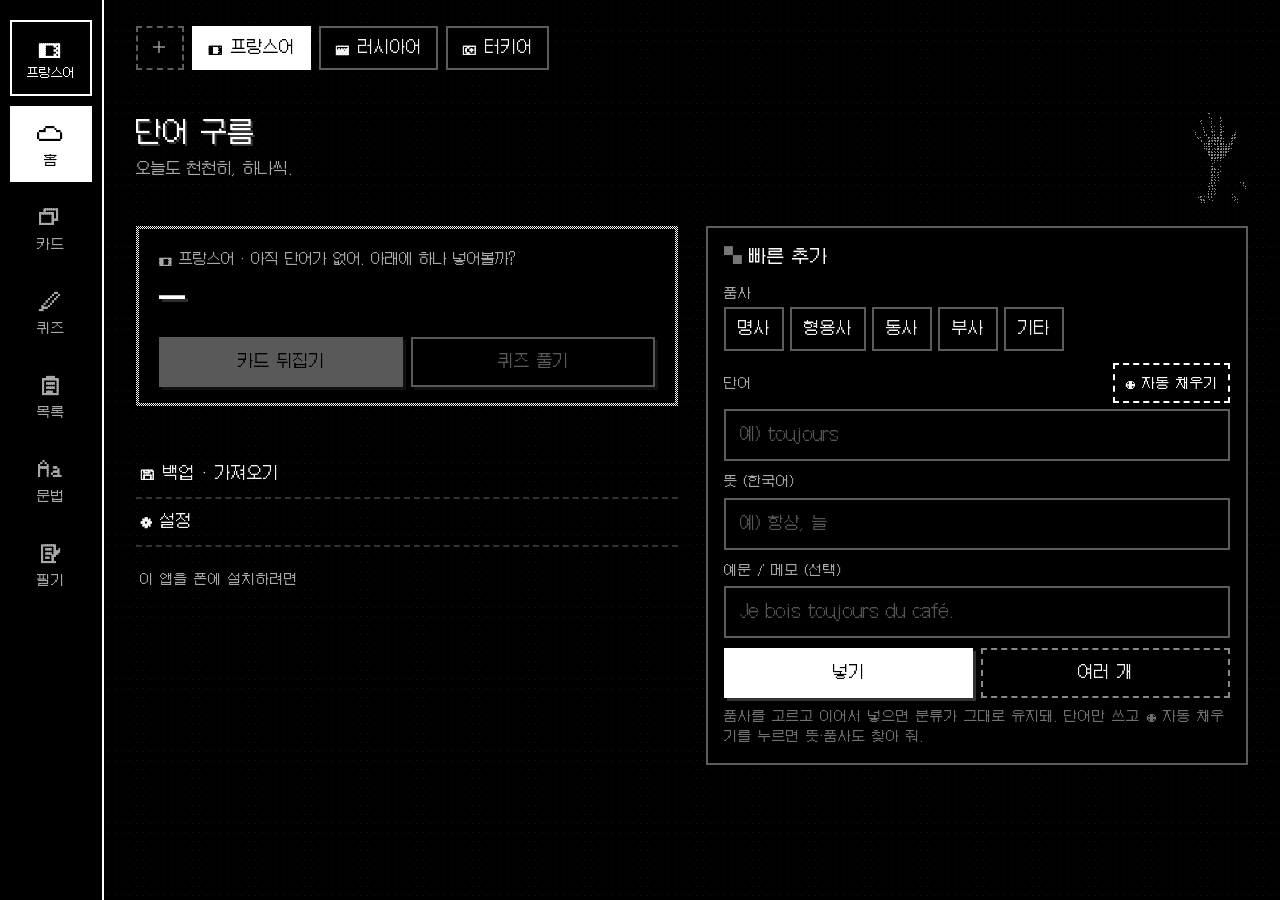
==== commit c50612fb: "vocab v19: fast-scroll index rail + language switcher everywhere" ====
--- a/vocab/index.html
+++ b/vocab/index.html
@@ -506,6 +506,40 @@
 .nmark{font-size:.7rem;border:1px solid currentColor;padding:0 3px;margin-left:2px}
 html.wide .n-split .npaper{max-width:max(280px,calc((100dvh - 190px) / 1.3))}
 html.wide .n-split .pane-l .empty{margin-top:12px}
+/* v19 빠른 스크롤 + 글자 색인 */
+.fscroll{position:fixed;z-index:15;display:none;flex-direction:row;align-items:stretch;gap:2px;touch-action:none;-webkit-user-select:none;user-select:none;-webkit-touch-callout:none}
+.fscroll.on{display:flex}
+.fs-idx{display:none;flex-direction:column;width:26px;border:2px solid #fff;background:#000;padding:2px 0}
+.fscroll.alpha .fs-idx{display:flex}
+.fs-idx b{flex:1 1 0;display:flex;align-items:center;justify-content:center;font-weight:400;line-height:1;color:#fff;min-height:0}
+.fs-idx b.off{color:#777}
+.fs-idx b.cur{background:#fff;color:#000}
+.fs-track{position:relative;width:36px;border:2px dashed #fff;background:var(--chk,#000)}
+.fs-thumb{position:absolute;left:0;right:0;top:0;min-height:56px;background:#fff;border:2px solid #000;box-shadow:0 0 0 2px #fff;display:flex;flex-direction:column;align-items:center;justify-content:center;gap:3px;cursor:grab}
+.fs-thumb i{display:block;width:14px;height:2px;background:#000}
+.fscroll.drag .fs-thumb{background:#000;border-color:#fff}
+.fscroll.drag .fs-thumb i{background:#fff}
+.fs-bub{position:absolute;right:calc(100% + 10px);top:0;min-width:64px;height:64px;padding:0 8px;display:none;align-items:center;justify-content:center;font-size:2.2rem;line-height:1;background:#000;color:#fff;border:3px solid #fff;box-shadow:4px 4px 0 #fff;pointer-events:none}
+.fs-bub.small{font-size:1rem}
+.fscroll.bub .fs-bub{display:flex}
+#app.fs-pad{padding-right:calc(16px + var(--fsw,0px))}
+html.wide .pane-l.fs-pad{padding-right:calc(8px + var(--fsw,0px))}
+/* v19 언어 바꾸기 */
+.lsw{flex:0 0 auto;min-height:40px;display:inline-flex;align-items:center;gap:5px;padding:0 10px;border:2px solid #fff;background:#000;color:#fff;font:inherit;font-size:.85rem;border-radius:0;max-width:46%;white-space:nowrap;overflow:hidden}
+.lsw .nm{overflow:hidden;text-overflow:ellipsis}
+.head .lsw~.duepill{flex:0 0 auto}
+@media (max-width:440px){#app.fs-pad .lsw .nm{display:none}#app.fs-pad .lsw{padding:0 8px}}
+.head:has(.lsw) h2{white-space:nowrap;overflow:hidden;text-overflow:ellipsis;min-width:0}
+.lsw::after{content:"▾";font-size:.75rem}
+.lswl{display:grid;gap:8px;margin:6px 0 4px}
+.lswl button{display:flex;align-items:center;gap:10px;min-height:52px;padding:0 14px;border:2px solid #fff;background:#000;color:#fff;font:inherit;text-align:left;border-radius:0}
+.lswl button[aria-current="true"]{background:#fff;color:#000}
+.lswl button[aria-current="true"]::after{content:"지금";margin-left:auto;font-size:.75rem;border:1px solid currentColor;padding:0 4px}
+.lswl .c{margin-left:auto;font-size:.8rem;opacity:.8}
+.lswl button[aria-current="true"] .c{margin-left:0}
+.nav .nlang{display:none}
+html.wide .nav .nlang{display:flex;flex-direction:column;align-items:center;justify-content:center;gap:4px;min-height:76px;margin:0 0 10px;border:2px solid #fff;color:#fff;font-size:.72rem;padding:4px 2px}
+html.wide .nav .nlang .nln{max-width:92px;overflow:hidden;text-overflow:ellipsis;white-space:nowrap}
 </style>
 </head>
 <body>
@@ -1462,7 +1496,7 @@
 function navHTML(){const v=S.view||"home";const hide=["cards","quizrun","conj","conjrev","conjprac","decl","declrev","declprac"].includes(v);
   const hideAll=hide||(v==="note"&&!isWide());
   const nav=document.getElementById("nav");nav.style.display=hideAll?"none":"";document.documentElement.classList.toggle("nonav",hideAll);
-  nav.innerHTML=`<div class="bar">
+  nav.innerHTML=`${isWide()?`<button type="button" class="nlang" data-lsw aria-label="언어 바꾸기 (지금: ${esc(L().name)})"><span class="ic">${flagOf(L())}</span><span class="nln">${esc(L().name)}</span></button>`:""}<div class="bar">
     <button data-go="home" class="${v==="home"?"on":""}"><span class="ic"></span>홈</button>
     <button data-go="cards" class="${v==="cards"?"on":""}"><span class="ic"></span>카드</button>
     <button data-go="quiz" class="${(v==="quiz"||v==="quizrun"||v==="conjprac"||v==="declprac")?"on":""}"><span class="ic"></span>퀴즈</button>
@@ -1531,6 +1565,7 @@
   }
   document.documentElement.dataset.view=v;
   if(v==="note"||v==="notes")mountPad();
+  lswInject(v);fsMount(v);
 }
 function markSel(){document.querySelectorAll(".pane-l [data-edit]").forEach(b=>{const on=b.dataset.edit===S.selWord;b.closest(".item")?.classList.toggle("sel",on);b.setAttribute("aria-current",on?"true":"false")});
   const el=document.querySelector(".pane-l .item.sel");if(el&&el.scrollIntoView&&!markSel._busy){const pl=el.closest(".pane-l");if(pl){const r=el.getBoundingClientRect(),pr=pl.getBoundingClientRect();if(r.top<pr.top||r.bottom>pr.bottom)el.scrollIntoView({block:"nearest"})}}}
@@ -1792,7 +1827,7 @@
       <button type="button" class="btn ghost lquiz" id="listQuiz" ${arr.length?"":"disabled"}>이 ${arr.length}개로 퀴즈 →</button></div>
     ${!q&&(lp==="n"||lp==="adj")&&wikiLangId()==="ru"?`<button class="btn ghost block" id="declPracList" style="margin:0 0 10px" ${ws.some(w=>w.pos===lp)?"":"disabled"}>이 범위 격변화 연습</button>`:""}
     ${!q&&lp==="v"?`<button class="btn ghost block" id="conjPracStart" style="margin:0 0 10px" ${ws.some(w=>w.pos==="v")?"":"disabled"}>이 범위 동사 변화 연습</button>`:""}
-    ${arr.length?arr.map(w=>{const m=mastery(w);return `<div class="item">
+    ${arr.length?arr.map(w=>{const m=mastery(w);return `<div class="item" data-fi="${recent?"":fsIdx(w)}">
       <button class="meta" data-edit="${w.id}" style="background:none;box-shadow:none;padding:0;min-height:44px;display:block;width:100%;text-align:left">
         <div class="w">${esc(w.word)}${genderBadge(w)}</div>${phonHTML(w.word)}<div class="m">${esc(w.meaning)}</div>
         <div class="tag">${posName(w.pos)}${w.sub?" · "+esc(w.sub):(!w.pos?"":"")} ${w.src==="topic"?`<span class="ab" title="${esc(w.srcNote||"")}">자동 추가</span>`:""}</div>
@@ -1902,6 +1937,7 @@
 document.addEventListener("contextmenu",e=>{const c=e.target.closest("[data-lang]");if(c){e.preventDefault();clearTimeout(_lpT);_lpFired=false;openLangManage(c.dataset.lang)}});
 document.addEventListener("click",e=>{
   if(noteClick(e))return;
+  if(lswClick(e))return;
   const t=e.target.closest("[data-go]");if(t){go(t.dataset.go);return}
   const lg=e.target.closest("[data-lang]");if(lg){if(_lpFired){_lpFired=false;return}S.cur=lg.dataset.lang;S._af=null;save();render();return}
   if(e.target.closest("#langManage")){openLangList();return}
@@ -2333,6 +2369,101 @@
 document.addEventListener("input",e=>{if(e.target&&e.target.id==="noteTitle"){const n=noteById(S.noteId);if(!n)return;n.title=e.target.value.slice(0,60);NP.fresh.delete(n.id);clearTimeout(noteClick._s);noteClick._s=setTimeout(()=>{save();const b=document.querySelector(`[data-nopen="${CSS.escape(n.id)}"] .nmeta b`);if(b)b.textContent=noteTitle(n)},500)}});
 document.addEventListener("change",e=>{if(e.target&&e.target.id==="noteTitle")save()});
 
+/* ---- v19: 단어 목록 빠른 스크롤 (끌 수 있는 손잡이 + 글자 색인) ----
+   폰: 페이지 전체 스크롤 / 아이패드 두 칸: 왼쪽 목록 칸 스크롤. 최근 추가 순일 땐 색인 숨기고 손잡이만. */
+const ALPHA={fr:"ABCDEFGHIJKLMNOPQRSTUVWXYZ",ru:"АБВГДЕЖЗИЙКЛМНОПРСТУФХЦЧШЩЭЮЯ",tr:"ABCÇDEFGHIİJKLMNOÖPRSŞTUÜVYZ"};
+const FSX={alpha:null,lid:null};
+function fsLetter(w){const lid=wikiLangId();const k=sortKey(w);const m=k.match(/\p{L}/u);if(!m)return"#";let c=m[0];
+  if(lid==="tr")c=c.toLocaleUpperCase("tr");else if(lid==="ru")c=c.toUpperCase().replace("Ё","Е");else c=c.normalize("NFD")[0].toUpperCase();return c}
+function fsAlpha(){const lid=wikiLangId()||("x:"+S.cur);if(FSX.lid===lid&&FSX.alpha&&!FSX.dyn)return FSX.alpha;
+  let a=ALPHA[lid]?[...ALPHA[lid]]:null;FSX.dyn=!a;
+  if(!a){const set=[];sortAlpha(words()).forEach(w=>{const c=fsLetter(w);if(!set.includes(c))set.push(c)});a=set}
+  FSX.lid=lid;FSX.alpha=a;return a}
+function fsIdx(w){const a=fsAlpha();const c=fsLetter(w);let i=a.indexOf(c);if(i>=0)return i;if(c==="#")return 0;
+  const col=collator();i=0;for(let j=0;j<a.length;j++)if(col.compare(a[j],c)<=0)i=j;return i}
+const FS={el:null,tgt:null,v:null,drag:null,raf:0,hideT:0};
+function fsEl(){if(FS.el)return FS.el;const d=document.createElement("div");d.id="fscroll";d.className="fscroll";
+  d.innerHTML=`<div class="fs-idx" role="group" aria-label="글자로 건너뛰기"></div><div class="fs-track"><div class="fs-thumb" role="scrollbar" aria-orientation="vertical" aria-label="목록 스크롤 손잡이" aria-valuemin="0" aria-valuemax="100" aria-valuenow="0" tabindex="-1"><i></i><i></i><i></i></div></div><div class="fs-bub" aria-hidden="true"></div>`;
+  document.body.appendChild(d);FS.el=d;fsBind(d);return d}
+function fsMetrics(){const t=FS.tgt;if(t===window){const de=document.scrollingElement||document.documentElement;return{sh:de.scrollHeight,ch:innerHeight,st:scrollY}}
+  return{sh:t.scrollHeight,ch:t.clientHeight,st:t.scrollTop}}
+function fsSetScroll(st){const t=FS.tgt;if(t===window)window.scrollTo(0,st);else t.scrollTop=st}
+function fsListRoot(){return FS.tgt===window?document.getElementById("app"):FS.tgt}
+function fsMount(v){const el=fsEl();const wide=isWide();let tgt=null;
+  if(wide&&["list","conj","conjrev","decl","declrev"].includes(v)){tgt=document.querySelector(".pane-l")}else if(!wide&&v==="list")tgt=window;
+  if(FS.tgt&&FS.tgt!==window&&FS.tgt!==tgt)FS.tgt.removeEventListener("scroll",fsOnScroll);
+  document.querySelectorAll(".fs-pad").forEach(x=>x.classList.remove("fs-pad"));
+  const items=tgt?(tgt===window?document.querySelectorAll("#app .item"):tgt.querySelectorAll(".item")):[];
+  FS.tgt=tgt;if(!tgt||items.length<12){el.classList.remove("on");return}
+  if(tgt!==window)tgt.addEventListener("scroll",fsOnScroll,{passive:true});
+  const alpha=!((S.prefs||{}).listSort==="recent")&&!(S.q||"").trim();el.classList.toggle("alpha",alpha);
+  if(alpha){const a=fsAlpha();const has=new Set([...items].map(x=>+x.dataset.fi));
+    el.querySelector(".fs-idx").innerHTML=a.map((c,i)=>`<b data-fsi="${i}" class="${has.has(i)?"":"off"}">${esc(c)}</b>`).join("")}
+  el.classList.add("on");const root=fsListRoot();root.classList.add("fs-pad");fsPlace();fsUpdate()}
+function fsPlace(){const el=FS.el,t=FS.tgt;if(!el||!t)return;const alpha=el.classList.contains("alpha");const W=alpha?60:34;
+  const root=fsListRoot();root.style.setProperty("--fsw","0px");
+  let top,bot,right;if(t===window){const nav=document.getElementById("nav");const nh=nav&&getComputedStyle(nav).display!=="none"?nav.getBoundingClientRect().height:0;
+    top="calc(env(safe-area-inset-top, 0px) + 8px)";bot=nh+8;right=Math.max(2,(innerWidth-(document.getElementById("app").getBoundingClientRect().right))+2)}
+  else{const r=t.getBoundingClientRect();top=(r.top+4)+"px";bot=innerHeight-r.bottom+4;right=innerWidth-r.right+12}
+  Object.assign(el.style,{top,bottom:bot+"px",right:right+"px"});
+  const er=el.getBoundingClientRect();const it=root.querySelector(".item");if(it){const ir=it.getBoundingClientRect();root.style.setProperty("--fsw",Math.max(0,Math.ceil(ir.right-er.left+6))+"px")}
+  const h=er.height||innerHeight;const n=Math.max(1,el.querySelectorAll(".fs-idx b").length);el.querySelector(".fs-idx").style.fontSize=Math.max(8,Math.min(14,(h-8)/n*0.8))+"px"}
+function fsUpdate(){const el=FS.el;if(!el||!FS.tgt||!el.classList.contains("on"))return;const {sh,ch,st}=fsMetrics();const tr=el.querySelector(".fs-track"),th=el.querySelector(".fs-thumb");
+  const H=tr.clientHeight;const h=Math.max(56,Math.min(H,H*ch/Math.max(sh,1)));const max=Math.max(1,sh-ch);const y=(H-h)*Math.min(1,Math.max(0,st/max));
+  th.style.height=h+"px";th.style.transform=`translateY(${y}px)`;th.setAttribute("aria-valuenow",String(Math.round(st/max*100)));
+  if(el.classList.contains("alpha")){const it=fsFirstVisible();const fi=it?it.dataset.fi:"";el.querySelectorAll(".fs-idx b.cur").forEach(b=>{if(b.dataset.fsi!==fi)b.classList.remove("cur")});const b=fi!==""&&el.querySelector(`.fs-idx b[data-fsi="${fi}"]`);if(b)b.classList.add("cur")}}
+function fsOnScroll(){if(FS.raf)return;FS.raf=requestAnimationFrame(()=>{FS.raf=0;fsUpdate()})}
+window.addEventListener("scroll",()=>{if(FS.tgt===window)fsOnScroll()},{passive:true});
+window.addEventListener("resize",()=>{if(FS.tgt){fsPlace();fsUpdate()}});
+function fsItems(){const r=fsListRoot();return r?r.querySelectorAll(".item"):[]}
+function fsFirstVisible(){const its=fsItems();if(!its.length)return null;const top=FS.tgt===window?0:FS.tgt.getBoundingClientRect().top;
+  let lo=0,hi=its.length-1;while(lo<hi){const m=(lo+hi)>>1;if(its[m].getBoundingClientRect().bottom<=top+4)lo=m+1;else hi=m}return its[lo]}
+function fsJumpTo(item){if(!item)return;const t=FS.tgt;const y=item.getBoundingClientRect().top;
+  if(t===window)window.scrollTo(0,y+scrollY-10);else t.scrollTop+=y-t.getBoundingClientRect().top-6;fsUpdate()}
+function fsJumpLetter(i){const its=fsItems();for(const it of its)if(+it.dataset.fi>=i){fsJumpTo(it);return it}const last=its[its.length-1];if(last)fsJumpTo(last);return last}
+function fsBubble(txt,y,small){const el=FS.el,b=el.querySelector(".fs-bub");b.textContent=txt;b.classList.toggle("small",!!small);const H=el.clientHeight;b.style.top=Math.max(0,Math.min(H-64,y-32))+"px";el.classList.add("bub");clearTimeout(FS.hideT)}
+function fsBubbleOff(){clearTimeout(FS.hideT);FS.hideT=setTimeout(()=>FS.el&&FS.el.classList.remove("bub"),650)}
+function fsBind(d){const idx=d.querySelector(".fs-idx"),tr=d.querySelector(".fs-track"),th=d.querySelector(".fs-thumb");
+  const idxAt=e=>{const r=idx.getBoundingClientRect();const n=idx.children.length;return Math.max(0,Math.min(n-1,Math.floor((e.clientY-r.top)/r.height*n)))};
+  const doIdx=e=>{const i=idxAt(e);const a=fsAlpha();const it=fsJumpLetter(i);const r=d.getBoundingClientRect();fsBubble(a[i]||"",e.clientY-r.top);if(FS.drag)FS.drag.last=i};
+  idx.addEventListener("pointerdown",e=>{e.preventDefault();try{idx.setPointerCapture(e.pointerId)}catch(_){}FS.drag={k:"idx",id:e.pointerId};d.classList.add("drag");doIdx(e)});
+  idx.addEventListener("pointermove",e=>{if(FS.drag&&FS.drag.k==="idx"&&FS.drag.id===e.pointerId){e.preventDefault();doIdx(e)}});
+  const thumbBubble=()=>{const r=d.getBoundingClientRect(),tr2=th.getBoundingClientRect();const it=fsFirstVisible();if(!it)return;
+    if(d.classList.contains("alpha")){fsBubble(fsAlpha()[+it.dataset.fi]||"",tr2.top-r.top+tr2.height/2)}else{const its=[...fsItems()];fsBubble((its.indexOf(it)+1)+" / "+its.length,tr2.top-r.top+tr2.height/2,true)}};
+  const dragThumb=e=>{const D=FS.drag;const {sh,ch}=fsMetrics();const H=tr.clientHeight,h=th.offsetHeight;const k=(sh-ch)/Math.max(1,H-h);fsSetScroll(Math.max(0,D.st0+(e.clientY-D.y0)*k));fsUpdate();thumbBubble()};
+  tr.addEventListener("pointerdown",e=>{e.preventDefault();try{tr.setPointerCapture(e.pointerId)}catch(_){}const m=fsMetrics();
+    if(!e.target.closest(".fs-thumb")){/* 트랙 누르면 그 자리로 손잡이 이동 */const r=tr.getBoundingClientRect(),h=th.offsetHeight;const f=Math.max(0,Math.min(1,(e.clientY-r.top-h/2)/Math.max(1,r.height-h)));fsSetScroll(f*(m.sh-m.ch));fsUpdate()}
+    FS.drag={k:"thumb",id:e.pointerId,y0:e.clientY,st0:fsMetrics().st};d.classList.add("drag");thumbBubble()});
+  tr.addEventListener("pointermove",e=>{if(FS.drag&&FS.drag.k==="thumb"&&FS.drag.id===e.pointerId){e.preventDefault();dragThumb(e)}});
+  const end=e=>{if(FS.drag&&FS.drag.id===e.pointerId){FS.drag=null;d.classList.remove("drag");fsBubbleOff()}};
+  [idx,tr].forEach(x=>{x.addEventListener("pointerup",end);x.addEventListener("pointercancel",end)});
+  d.addEventListener("touchmove",e=>{if(e.cancelable)e.preventDefault()},{passive:false})}
+
+/* ---- v19: 어느 화면에서든 언어 바꾸기 ---- */
+const LSW_VIEWS=["list","quiz","quizrun","cards","conjprac","declprac","grammar","notes"];
+function lswChip(){const l=L();return `<button type="button" class="lsw" data-lsw aria-haspopup="dialog" aria-label="언어 바꾸기 (지금: ${esc(l.name)})">${flagOf(l)}<span class="nm">${esc(l.name)}</span></button>`}
+function lswInject(v){if(!LSW_VIEWS.includes(v)||S.langs.length<1)return;const h=document.querySelector("#app .head");if(!h||h.querySelector(".lsw"))return;
+  const h2=h.querySelector("h2");if(h2)h2.insertAdjacentHTML("afterend",lswChip());else h.insertAdjacentHTML("beforeend",lswChip())}
+function lswBusy(){const v=S.view;if(v==="quizrun")return!!(S.quiz&&S.quiz.queue&&S.quiz.queue.length);if(v==="conjprac")return!!(S.prac&&S.prac.queue&&S.prac.queue.length);if(v==="declprac")return!!(S.dprac&&S.dprac.queue&&S.dprac.queue.length);
+  if(v==="cards")return!!(S.sess&&S.sess.done&&S.sess.done.length&&S.sess.queue&&S.sess.queue.length);return false}
+function openLangSwitch(){openSheet(`<div class="grab"></div><h3>언어 바꾸기 <button class="x" data-close aria-label="닫기">✕</button></h3>
+  <div class="lswl" role="list">${S.langs.map(l=>`<button type="button" role="listitem" data-lswto="${esc(l.id)}" aria-current="${l.id===S.cur?"true":"false"}">${flagOf(l)}<span>${esc(l.name)}</span><span class="c">${(S.words[l.id]||[]).length}단어</span></button>`).join("")}</div>
+  <p class="hint">지금 보던 화면 그대로 언어만 바뀌어.</p>`)}
+function lswAsk(id){const l=S.langs.find(x=>x.id===id);const what=S.view==="cards"?"카드":S.view==="quizrun"?"퀴즈":"연습";
+  openSheet(`<div class="grab"></div><h3>${what} 중이야</h3><p>${esc(l?l.name:"")}로 바꾸면 이번 ${what}는 여기서 끝나. 지금까지 한 건 저장돼 있어.</p>
+  <button type="button" class="btn primary block" data-lswgo="${esc(id)}">바꿀래</button><button type="button" class="btn ghost block" data-close style="margin-top:8px">계속할래</button>`)}
+function switchLang(id){if(!S.langs.some(l=>l.id===id)){closeSheet();return}if(id===S.cur){closeSheet();return}
+  S.cur=id;S._af=null;S.listSub="";S.listGender="";S.q="";S.selWord=null;if(S.filter){S.filter.sub="";delete S.filter.gender}
+  const g=wikiLangId();if(g&&window.GRAMMAR&&GRAMMAR.LANGS[g]){S.gLang=g;S.gOpen="";S.gCat=""}
+  const v=S.view;if(v==="quizrun"||v==="conjprac"||v==="declprac"){S.view="quiz";S.quiz=null;S.prac=null;S.dprac=null}
+  else if(v==="quiz")S.quiz=null;else if(v==="cards")startCards();else if(["conj","conjrev","decl","declrev"].includes(v))S.view="list";
+  save();closeSheet();render();if(FS.tgt===window)window.scrollTo(0,0);toast((L().name||"")+"(으)로 바꿨어")}
+function lswClick(e){const T=e.target;
+  if(T.closest("[data-lsw]")){openLangSwitch();return true}
+  const to=T.closest("[data-lswto]");if(to){const id=to.dataset.lswto;if(id===S.cur){closeSheet();return true}if(lswBusy())lswAsk(id);else switchLang(id);return true}
+  const go=T.closest("[data-lswgo]");if(go){switchLang(go.dataset.lswgo);return true}
+  return false}
+
 let deferredPrompt=null;
 window.addEventListener("beforeinstallprompt",e=>{e.preventDefault();deferredPrompt=e;window._canInstall=true;if((S.view||"home")==="home")render()});
 window.addEventListener("appinstalled",()=>{deferredPrompt=null;window._canInstall=false;toast("홈 화면에 추가됐어")});
